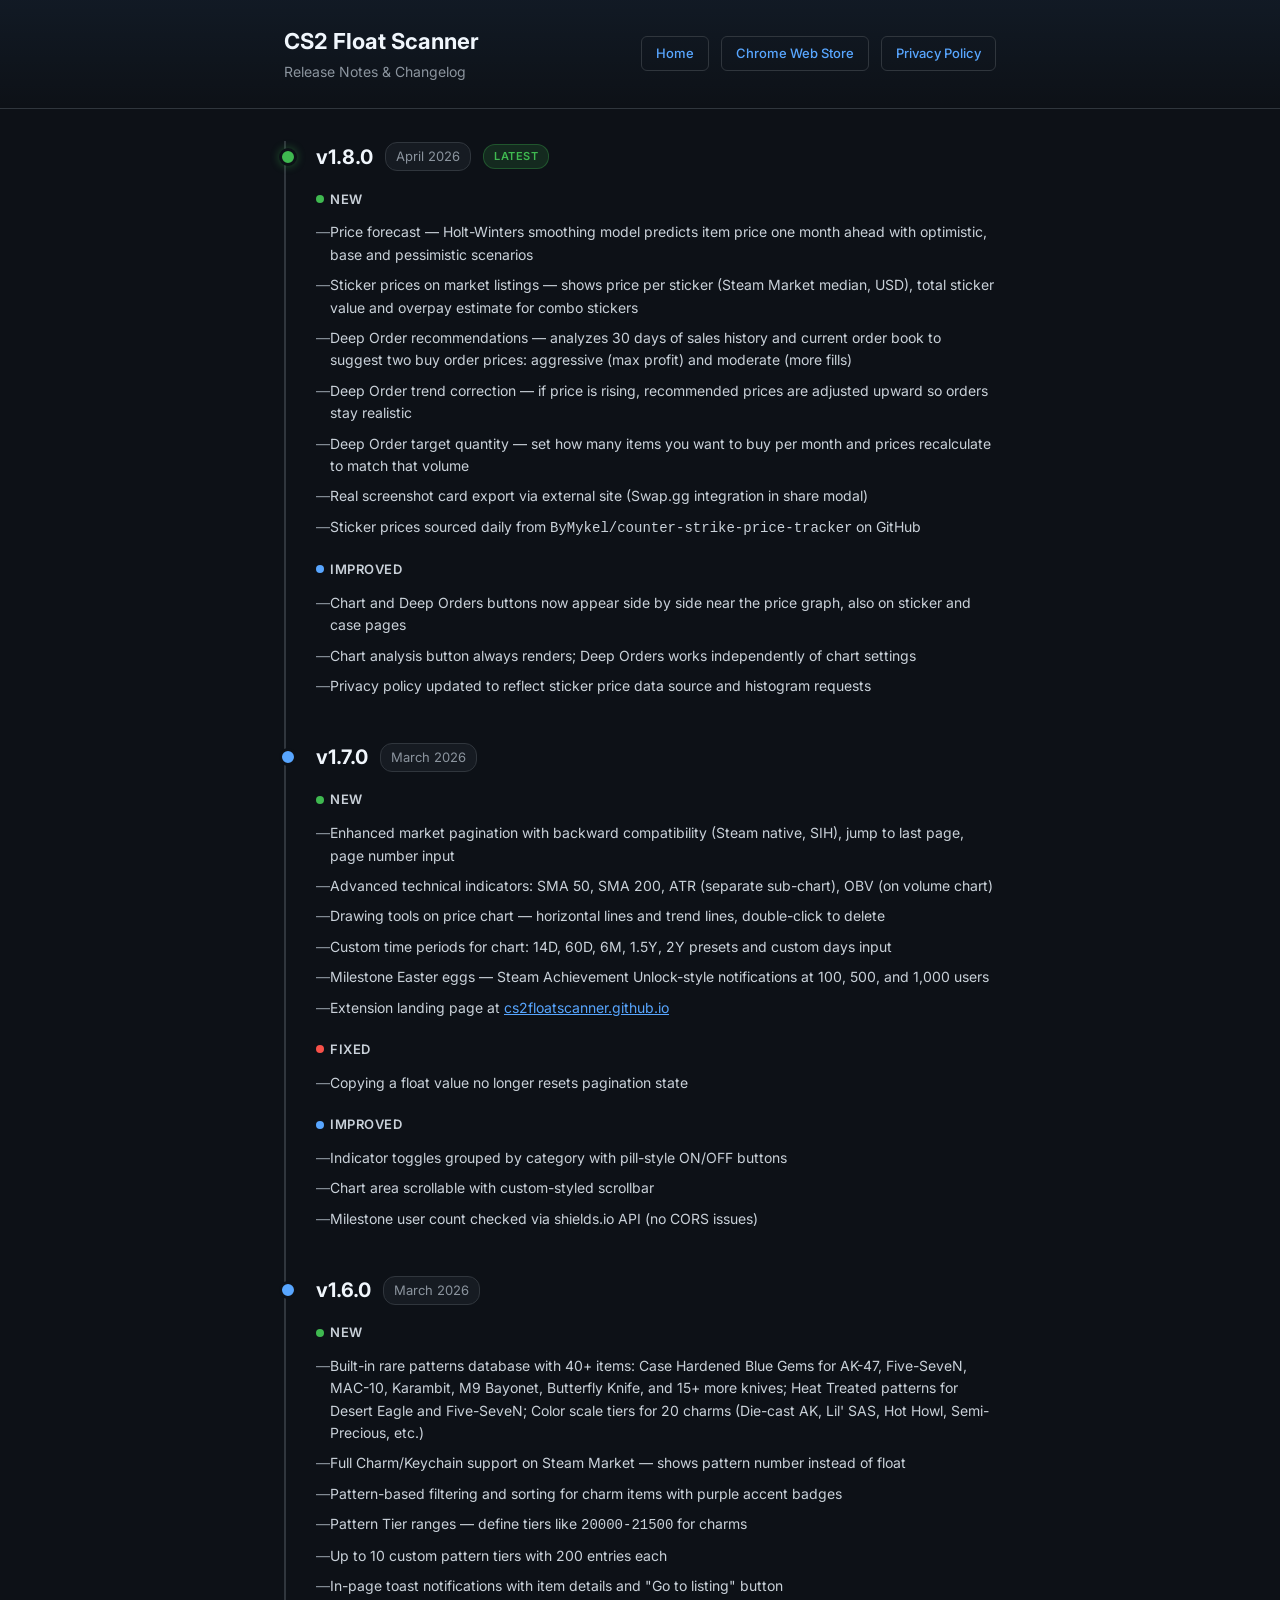
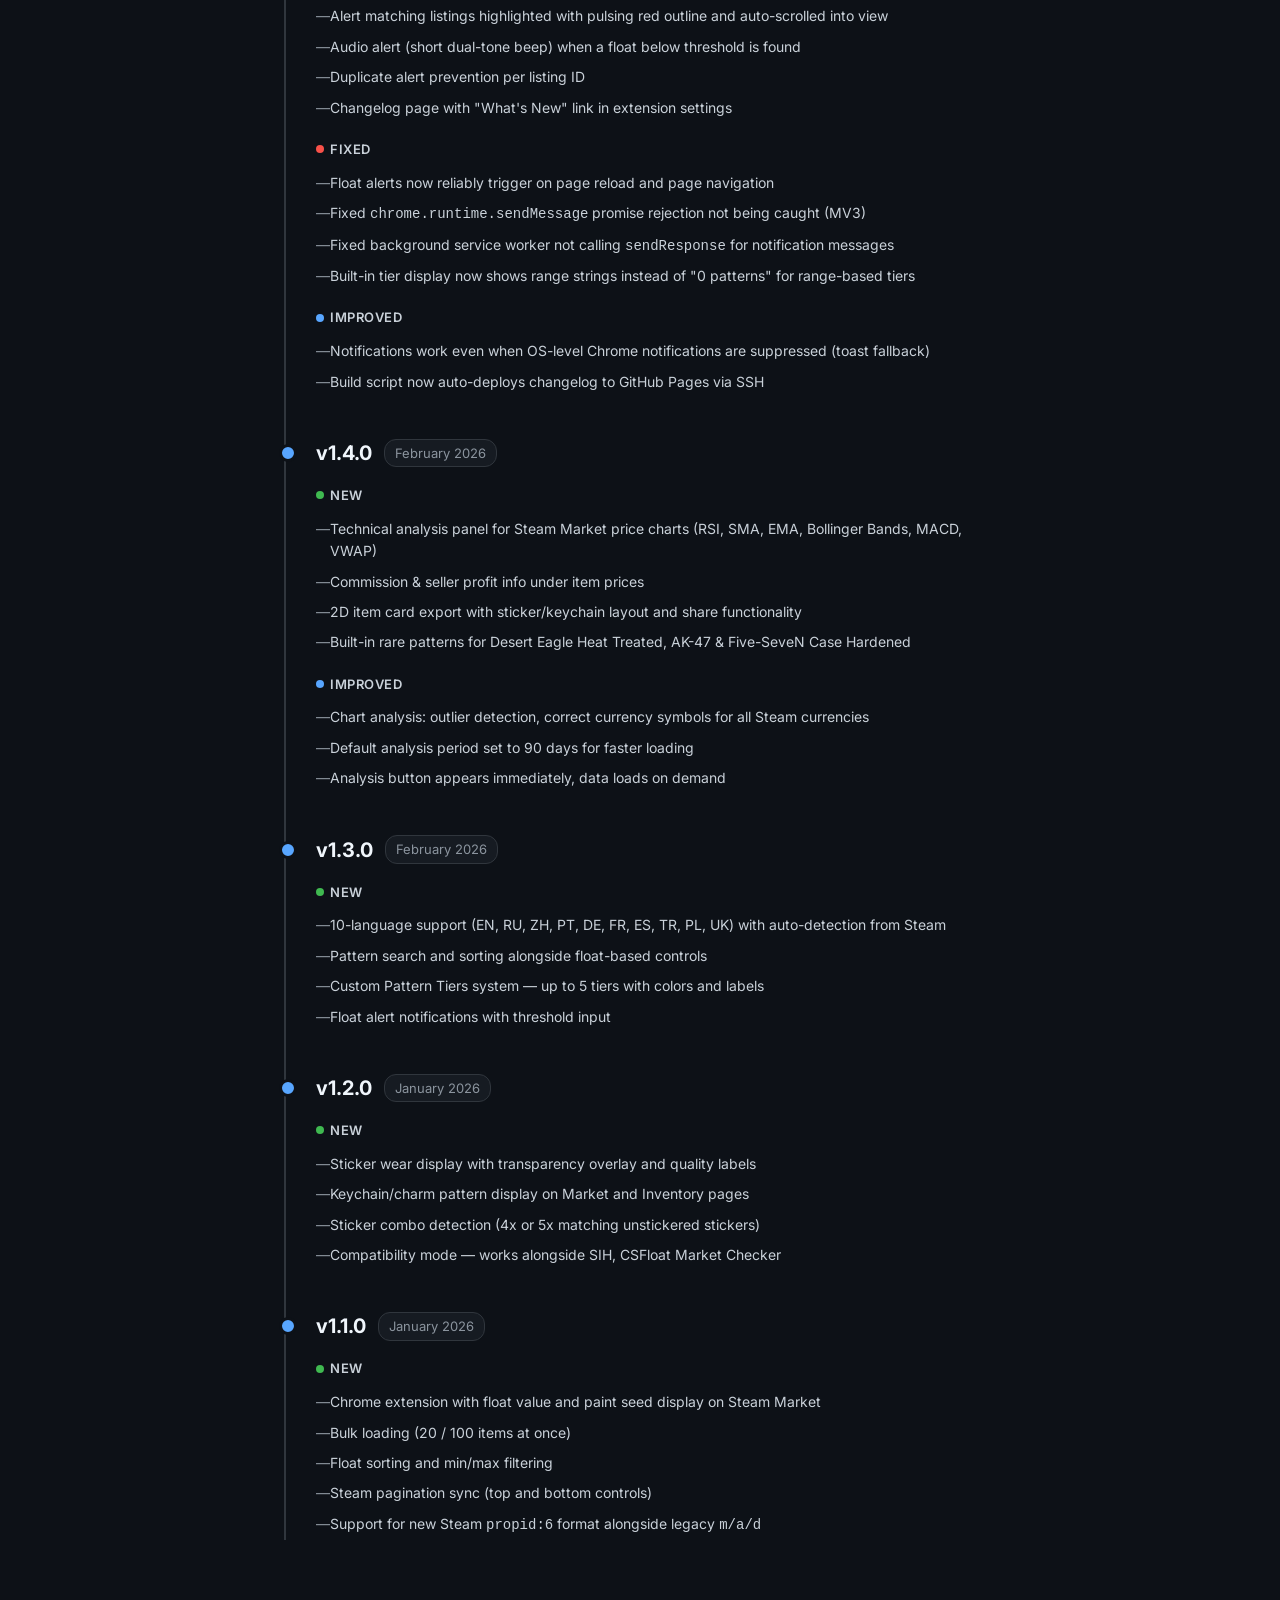
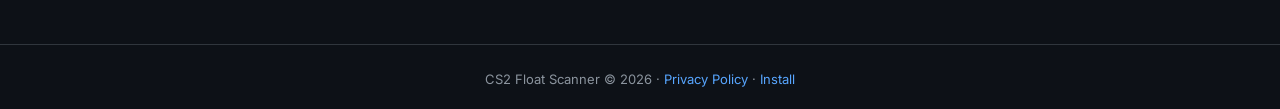
==== changelog.html @ b7ea1c14 "Update site - v1.8.0" ====
<!DOCTYPE html>
<html lang="en">
<head>
  <meta charset="UTF-8">
  <meta name="viewport" content="width=device-width, initial-scale=1.0">
  <title>CS2 Float Scanner — Changelog</title>
  <link rel="icon" type="image/png" href="https://raw.githubusercontent.com/cs2floatscanner/cs2floatscanner.github.io/main/icon48.png">
  <style>
    @import url('https://fonts.googleapis.com/css2?family=Inter:wght@400;500;600;700&display=swap');

    :root {
      --bg: #0d1117;
      --surface: #161b22;
      --border: #30363d;
      --text: #c9d1d9;
      --text-dim: #8b949e;
      --heading: #f0f6fc;
      --accent: #58a6ff;
      --green: #3fb950;
      --orange: #d29922;
      --red: #f85149;
      --purple: #bc8cff;
    }

    * { margin: 0; padding: 0; box-sizing: border-box; }

    body {
      background: var(--bg);
      color: var(--text);
      font-family: 'Inter', -apple-system, 'Segoe UI', sans-serif;
      line-height: 1.6;
      min-height: 100vh;
    }

    .header {
      border-bottom: 1px solid var(--border);
      padding: 24px 0;
      background: linear-gradient(180deg, rgba(88,166,255,0.06) 0%, transparent 100%);
    }

    .container {
      max-width: 760px;
      margin: 0 auto;
      padding: 0 24px;
    }

    .header-inner {
      display: flex;
      align-items: center;
      gap: 16px;
    }

    .header-icon {
      width: 48px;
      height: 48px;
      border-radius: 12px;
    }

    .header h1 {
      font-size: 22px;
      font-weight: 700;
      color: var(--heading);
    }

    .header p {
      font-size: 14px;
      color: var(--text-dim);
      margin-top: 2px;
    }

    .header-links {
      margin-left: auto;
      display: flex;
      gap: 12px;
    }

    .header-links a {
      color: var(--accent);
      text-decoration: none;
      font-size: 13px;
      font-weight: 500;
      padding: 6px 14px;
      border: 1px solid var(--border);
      border-radius: 6px;
      transition: all 0.15s;
    }

    .header-links a:hover {
      background: rgba(88,166,255,0.1);
      border-color: var(--accent);
    }

    main {
      padding: 32px 0 64px;
    }

    .version {
      margin-bottom: 40px;
      position: relative;
    }

    .version::before {
      content: '';
      position: absolute;
      left: -32px;
      top: 0;
      bottom: -40px;
      width: 2px;
      background: var(--border);
    }

    .version:last-child::before {
      bottom: 0;
    }

    .version-header {
      display: flex;
      align-items: center;
      gap: 12px;
      margin-bottom: 16px;
      position: relative;
    }

    .version-header::before {
      content: '';
      position: absolute;
      left: -37px;
      top: 50%;
      transform: translateY(-50%);
      width: 12px;
      height: 12px;
      border-radius: 50%;
      background: var(--accent);
      border: 3px solid var(--bg);
    }

    .version:first-child .version-header::before {
      background: var(--green);
      box-shadow: 0 0 8px rgba(63,185,80,0.4);
    }

    .version-tag {
      font-size: 20px;
      font-weight: 700;
      color: var(--heading);
    }

    .version-date {
      font-size: 13px;
      color: var(--text-dim);
      background: var(--surface);
      padding: 3px 10px;
      border-radius: 12px;
      border: 1px solid var(--border);
    }

    .version-badge {
      font-size: 11px;
      font-weight: 600;
      text-transform: uppercase;
      letter-spacing: 0.5px;
      padding: 3px 10px;
      border-radius: 12px;
    }

    .version-badge--latest {
      background: rgba(63,185,80,0.15);
      color: var(--green);
      border: 1px solid rgba(63,185,80,0.3);
    }

    .change-group {
      margin-bottom: 16px;
    }

    .change-group h3 {
      font-size: 13px;
      font-weight: 600;
      text-transform: uppercase;
      letter-spacing: 0.5px;
      margin-bottom: 8px;
      display: flex;
      align-items: center;
      gap: 6px;
    }

    .change-group h3 .dot {
      width: 8px;
      height: 8px;
      border-radius: 50%;
      display: inline-block;
    }

    .dot--new { background: var(--green); }
    .dot--improved { background: var(--accent); }
    .dot--fixed { background: var(--red); }
    .dot--changed { background: var(--orange); }

    .change-group ul {
      list-style: none;
      padding-left: 14px;
    }

    .change-group li {
      position: relative;
      padding: 4px 0;
      font-size: 14px;
      color: var(--text);
    }

    .change-group li::before {
      content: '—';
      position: absolute;
      left: -14px;
      color: var(--text-dim);
    }

    .footer {
      border-top: 1px solid var(--border);
      padding: 24px 0;
      text-align: center;
      color: var(--text-dim);
      font-size: 13px;
    }

    .footer a {
      color: var(--accent);
      text-decoration: none;
    }

    .footer a:hover {
      text-decoration: underline;
    }

    @media (max-width: 600px) {
      .header-inner { flex-wrap: wrap; }
      .header-links { margin-left: 0; width: 100%; margin-top: 12px; }
      .version::before { left: -20px; }
      .version-header::before { left: -25px; }
      .container { padding: 0 16px; }
    }
  </style>
</head>
<body>

<header class="header">
  <div class="container">
    <div class="header-inner">
      <img src="https://raw.githubusercontent.com/cs2floatscanner/cs2floatscanner.github.io/main/icon48.png"
           alt="CS2 Float Scanner" class="header-icon" onerror="this.style.display='none'">
      <div>
        <h1>CS2 Float Scanner</h1>
        <p>Release Notes &amp; Changelog</p>
      </div>
      <div class="header-links">
        <a href="index.html">Home</a>
        <a href="https://chromewebstore.google.com/detail/cs2-float-scanner/klnnekdaeiiakpipgkdhllhpbnllieig" target="_blank">Chrome Web Store</a>
        <a href="privacy-policy.html">Privacy Policy</a>
      </div>
    </div>
  </div>
</header>

<main>
  <div class="container" style="padding-left: 56px;">

    <!-- v1.8.0 -->
    <div class="version">
      <div class="version-header">
        <span class="version-tag">v1.8.0</span>
        <span class="version-date">April 2026</span>
        <span class="version-badge version-badge--latest">Latest</span>
      </div>

      <div class="change-group">
        <h3><span class="dot dot--new"></span> New</h3>
        <ul>
          <li>Price forecast — Holt-Winters smoothing model predicts item price one month ahead with optimistic, base and pessimistic scenarios</li>
          <li>Sticker prices on market listings — shows price per sticker (Steam Market median, USD), total sticker value and overpay estimate for combo stickers</li>
          <li>Deep Order recommendations — analyzes 30 days of sales history and current order book to suggest two buy order prices: aggressive (max profit) and moderate (more fills)</li>
          <li>Deep Order trend correction — if price is rising, recommended prices are adjusted upward so orders stay realistic</li>
          <li>Deep Order target quantity — set how many items you want to buy per month and prices recalculate to match that volume</li>
          <li>Real screenshot card export via external site (Swap.gg integration in share modal)</li>
          <li>Sticker prices sourced daily from <code>ByMykel/counter-strike-price-tracker</code> on GitHub</li>
        </ul>
      </div>

      <div class="change-group">
        <h3><span class="dot dot--improved"></span> Improved</h3>
        <ul>
          <li>Chart and Deep Orders buttons now appear side by side near the price graph, also on sticker and case pages</li>
          <li>Chart analysis button always renders; Deep Orders works independently of chart settings</li>
          <li>Privacy policy updated to reflect sticker price data source and histogram requests</li>
        </ul>
      </div>
    </div>

    <!-- v1.7.0 -->
    <div class="version">
      <div class="version-header">
        <span class="version-tag">v1.7.0</span>
        <span class="version-date">March 2026</span>
      </div>

      <div class="change-group">
        <h3><span class="dot dot--new"></span> New</h3>
        <ul>
          <li>Enhanced market pagination with backward compatibility (Steam native, SIH), jump to last page, page number input</li>
          <li>Advanced technical indicators: SMA 50, SMA 200, ATR (separate sub-chart), OBV (on volume chart)</li>
          <li>Drawing tools on price chart — horizontal lines and trend lines, double-click to delete</li>
          <li>Custom time periods for chart: 14D, 60D, 6M, 1.5Y, 2Y presets and custom days input</li>
          <li>Milestone Easter eggs — Steam Achievement Unlock-style notifications at 100, 500, and 1,000 users</li>
          <li>Extension landing page at <a href="https://cs2floatscanner.github.io" style="color:var(--accent)">cs2floatscanner.github.io</a></li>
        </ul>
      </div>

      <div class="change-group">
        <h3><span class="dot dot--fixed"></span> Fixed</h3>
        <ul>
          <li>Copying a float value no longer resets pagination state</li>
        </ul>
      </div>

      <div class="change-group">
        <h3><span class="dot dot--improved"></span> Improved</h3>
        <ul>
          <li>Indicator toggles grouped by category with pill-style ON/OFF buttons</li>
          <li>Chart area scrollable with custom-styled scrollbar</li>
          <li>Milestone user count checked via shields.io API (no CORS issues)</li>
        </ul>
      </div>
    </div>

    <!-- v1.6.0 -->
    <div class="version">
      <div class="version-header">
        <span class="version-tag">v1.6.0</span>
        <span class="version-date">March 2026</span>
      </div>

      <div class="change-group">
        <h3><span class="dot dot--new"></span> New</h3>
        <ul>
          <li>Built-in rare patterns database with 40+ items:
            Case Hardened Blue Gems for AK-47, Five-SeveN, MAC-10, Karambit, M9 Bayonet, Butterfly Knife, and 15+ more knives;
            Heat Treated patterns for Desert Eagle and Five-SeveN;
            Color scale tiers for 20 charms (Die-cast AK, Lil' SAS, Hot Howl, Semi-Precious, etc.)</li>
          <li>Full Charm/Keychain support on Steam Market — shows pattern number instead of float</li>
          <li>Pattern-based filtering and sorting for charm items with purple accent badges</li>
          <li>Pattern Tier ranges — define tiers like <code>20000-21500</code> for charms</li>
          <li>Up to 10 custom pattern tiers with 200 entries each</li>
          <li>In-page toast notifications with item details and "Go to listing" button</li>
          <li>Alert matching listings highlighted with pulsing red outline and auto-scrolled into view</li>
          <li>Audio alert (short dual-tone beep) when a float below threshold is found</li>
          <li>Duplicate alert prevention per listing ID</li>
          <li>Changelog page with "What's New" link in extension settings</li>
        </ul>
      </div>

      <div class="change-group">
        <h3><span class="dot dot--fixed"></span> Fixed</h3>
        <ul>
          <li>Float alerts now reliably trigger on page reload and page navigation</li>
          <li>Fixed <code>chrome.runtime.sendMessage</code> promise rejection not being caught (MV3)</li>
          <li>Fixed background service worker not calling <code>sendResponse</code> for notification messages</li>
          <li>Built-in tier display now shows range strings instead of "0 patterns" for range-based tiers</li>
        </ul>
      </div>

      <div class="change-group">
        <h3><span class="dot dot--improved"></span> Improved</h3>
        <ul>
          <li>Notifications work even when OS-level Chrome notifications are suppressed (toast fallback)</li>
          <li>Build script now auto-deploys changelog to GitHub Pages via SSH</li>
        </ul>
      </div>
    </div>

    <!-- v1.4.0 -->
    <div class="version">
      <div class="version-header">
        <span class="version-tag">v1.4.0</span>
        <span class="version-date">February 2026</span>
      </div>

      <div class="change-group">
        <h3><span class="dot dot--new"></span> New</h3>
        <ul>
          <li>Technical analysis panel for Steam Market price charts (RSI, SMA, EMA, Bollinger Bands, MACD, VWAP)</li>
          <li>Commission &amp; seller profit info under item prices</li>
          <li>2D item card export with sticker/keychain layout and share functionality</li>
          <li>Built-in rare patterns for Desert Eagle Heat Treated, AK-47 &amp; Five-SeveN Case Hardened</li>
        </ul>
      </div>

      <div class="change-group">
        <h3><span class="dot dot--improved"></span> Improved</h3>
        <ul>
          <li>Chart analysis: outlier detection, correct currency symbols for all Steam currencies</li>
          <li>Default analysis period set to 90 days for faster loading</li>
          <li>Analysis button appears immediately, data loads on demand</li>
        </ul>
      </div>
    </div>

    <!-- v1.3.0 -->
    <div class="version">
      <div class="version-header">
        <span class="version-tag">v1.3.0</span>
        <span class="version-date">February 2026</span>
      </div>

      <div class="change-group">
        <h3><span class="dot dot--new"></span> New</h3>
        <ul>
          <li>10-language support (EN, RU, ZH, PT, DE, FR, ES, TR, PL, UK) with auto-detection from Steam</li>
          <li>Pattern search and sorting alongside float-based controls</li>
          <li>Custom Pattern Tiers system — up to 5 tiers with colors and labels</li>
          <li>Float alert notifications with threshold input</li>
        </ul>
      </div>
    </div>

    <!-- v1.2.0 -->
    <div class="version">
      <div class="version-header">
        <span class="version-tag">v1.2.0</span>
        <span class="version-date">January 2026</span>
      </div>

      <div class="change-group">
        <h3><span class="dot dot--new"></span> New</h3>
        <ul>
          <li>Sticker wear display with transparency overlay and quality labels</li>
          <li>Keychain/charm pattern display on Market and Inventory pages</li>
          <li>Sticker combo detection (4x or 5x matching unstickered stickers)</li>
          <li>Compatibility mode — works alongside SIH, CSFloat Market Checker</li>
        </ul>
      </div>
    </div>

    <!-- v1.1.0 -->
    <div class="version">
      <div class="version-header">
        <span class="version-tag">v1.1.0</span>
        <span class="version-date">January 2026</span>
      </div>

      <div class="change-group">
        <h3><span class="dot dot--new"></span> New</h3>
        <ul>
          <li>Chrome extension with float value and paint seed display on Steam Market</li>
          <li>Bulk loading (20 / 100 items at once)</li>
          <li>Float sorting and min/max filtering</li>
          <li>Steam pagination sync (top and bottom controls)</li>
          <li>Support for new Steam <code>propid:6</code> format alongside legacy <code>m/a/d</code></li>
        </ul>
      </div>
    </div>

  </div>
</main>

<footer class="footer">
  <div class="container">
    CS2 Float Scanner &copy; 2026 &middot;
    <a href="privacy-policy.html">Privacy Policy</a> &middot;
    <a href="https://chromewebstore.google.com/detail/cs2-float-scanner" target="_blank">Install</a>
  </div>
</footer>

</body>
</html>
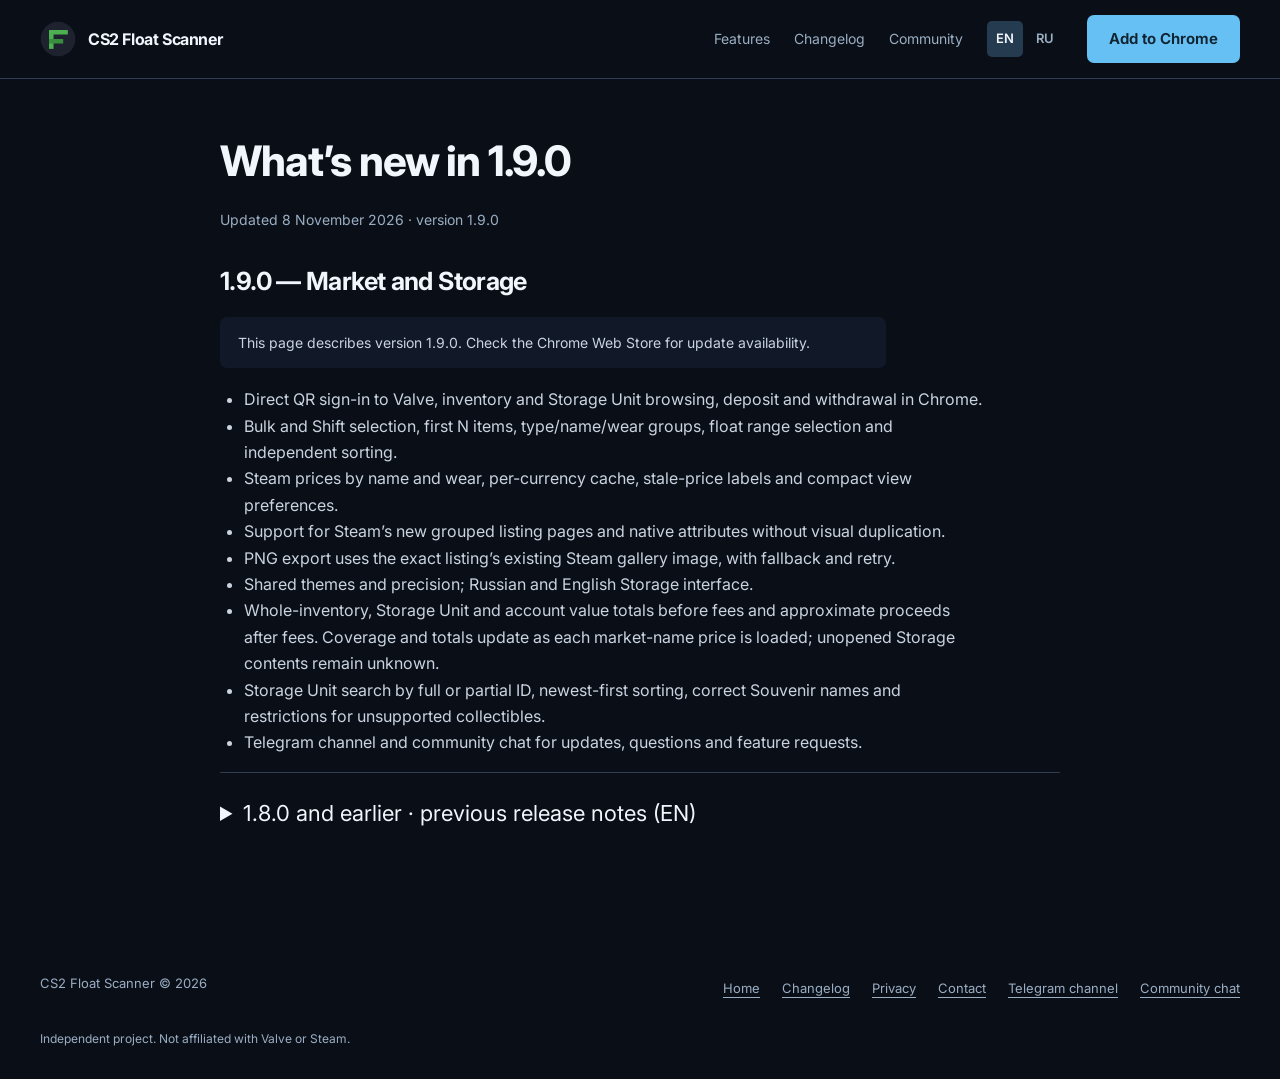
==== commit f444bee3: "Update site for 1.9.0 and add Telegram community links" ====
--- a/changelog.html
+++ b/changelog.html
@@ -1,267 +1,4 @@
-<!DOCTYPE html>
-<html lang="en">
-<head>
-  <meta charset="UTF-8">
-  <meta name="viewport" content="width=device-width, initial-scale=1.0">
-  <title>CS2 Float Scanner — Changelog</title>
-  <link rel="icon" type="image/png" href="https://raw.githubusercontent.com/cs2floatscanner/cs2floatscanner.github.io/main/icon48.png">
-  <style>
-    @import url('https://fonts.googleapis.com/css2?family=Inter:wght@400;500;600;700&display=swap');
-
-    :root {
-      --bg: #0d1117;
-      --surface: #161b22;
-      --border: #30363d;
-      --text: #c9d1d9;
-      --text-dim: #8b949e;
-      --heading: #f0f6fc;
-      --accent: #58a6ff;
-      --green: #3fb950;
-      --orange: #d29922;
-      --red: #f85149;
-      --purple: #bc8cff;
-    }
-
-    * { margin: 0; padding: 0; box-sizing: border-box; }
-
-    body {
-      background: var(--bg);
-      color: var(--text);
-      font-family: 'Inter', -apple-system, 'Segoe UI', sans-serif;
-      line-height: 1.6;
-      min-height: 100vh;
-    }
-
-    .header {
-      border-bottom: 1px solid var(--border);
-      padding: 24px 0;
-      background: linear-gradient(180deg, rgba(88,166,255,0.06) 0%, transparent 100%);
-    }
-
-    .container {
-      max-width: 760px;
-      margin: 0 auto;
-      padding: 0 24px;
-    }
-
-    .header-inner {
-      display: flex;
-      align-items: center;
-      gap: 16px;
-    }
-
-    .header-icon {
-      width: 48px;
-      height: 48px;
-      border-radius: 12px;
-    }
-
-    .header h1 {
-      font-size: 22px;
-      font-weight: 700;
-      color: var(--heading);
-    }
-
-    .header p {
-      font-size: 14px;
-      color: var(--text-dim);
-      margin-top: 2px;
-    }
-
-    .header-links {
-      margin-left: auto;
-      display: flex;
-      gap: 12px;
-    }
-
-    .header-links a {
-      color: var(--accent);
-      text-decoration: none;
-      font-size: 13px;
-      font-weight: 500;
-      padding: 6px 14px;
-      border: 1px solid var(--border);
-      border-radius: 6px;
-      transition: all 0.15s;
-    }
-
-    .header-links a:hover {
-      background: rgba(88,166,255,0.1);
-      border-color: var(--accent);
-    }
-
-    main {
-      padding: 32px 0 64px;
-    }
-
-    .version {
-      margin-bottom: 40px;
-      position: relative;
-    }
-
-    .version::before {
-      content: '';
-      position: absolute;
-      left: -32px;
-      top: 0;
-      bottom: -40px;
-      width: 2px;
-      background: var(--border);
-    }
-
-    .version:last-child::before {
-      bottom: 0;
-    }
-
-    .version-header {
-      display: flex;
-      align-items: center;
-      gap: 12px;
-      margin-bottom: 16px;
-      position: relative;
-    }
-
-    .version-header::before {
-      content: '';
-      position: absolute;
-      left: -37px;
-      top: 50%;
-      transform: translateY(-50%);
-      width: 12px;
-      height: 12px;
-      border-radius: 50%;
-      background: var(--accent);
-      border: 3px solid var(--bg);
-    }
-
-    .version:first-child .version-header::before {
-      background: var(--green);
-      box-shadow: 0 0 8px rgba(63,185,80,0.4);
-    }
-
-    .version-tag {
-      font-size: 20px;
-      font-weight: 700;
-      color: var(--heading);
-    }
-
-    .version-date {
-      font-size: 13px;
-      color: var(--text-dim);
-      background: var(--surface);
-      padding: 3px 10px;
-      border-radius: 12px;
-      border: 1px solid var(--border);
-    }
-
-    .version-badge {
-      font-size: 11px;
-      font-weight: 600;
-      text-transform: uppercase;
-      letter-spacing: 0.5px;
-      padding: 3px 10px;
-      border-radius: 12px;
-    }
-
-    .version-badge--latest {
-      background: rgba(63,185,80,0.15);
-      color: var(--green);
-      border: 1px solid rgba(63,185,80,0.3);
-    }
-
-    .change-group {
-      margin-bottom: 16px;
-    }
-
-    .change-group h3 {
-      font-size: 13px;
-      font-weight: 600;
-      text-transform: uppercase;
-      letter-spacing: 0.5px;
-      margin-bottom: 8px;
-      display: flex;
-      align-items: center;
-      gap: 6px;
-    }
-
-    .change-group h3 .dot {
-      width: 8px;
-      height: 8px;
-      border-radius: 50%;
-      display: inline-block;
-    }
-
-    .dot--new { background: var(--green); }
-    .dot--improved { background: var(--accent); }
-    .dot--fixed { background: var(--red); }
-    .dot--changed { background: var(--orange); }
-
-    .change-group ul {
-      list-style: none;
-      padding-left: 14px;
-    }
-
-    .change-group li {
-      position: relative;
-      padding: 4px 0;
-      font-size: 14px;
-      color: var(--text);
-    }
-
-    .change-group li::before {
-      content: '—';
-      position: absolute;
-      left: -14px;
-      color: var(--text-dim);
-    }
-
-    .footer {
-      border-top: 1px solid var(--border);
-      padding: 24px 0;
-      text-align: center;
-      color: var(--text-dim);
-      font-size: 13px;
-    }
-
-    .footer a {
-      color: var(--accent);
-      text-decoration: none;
-    }
-
-    .footer a:hover {
-      text-decoration: underline;
-    }
-
-    @media (max-width: 600px) {
-      .header-inner { flex-wrap: wrap; }
-      .header-links { margin-left: 0; width: 100%; margin-top: 12px; }
-      .version::before { left: -20px; }
-      .version-header::before { left: -25px; }
-      .container { padding: 0 16px; }
-    }
-  </style>
-</head>
-<body>
-
-<header class="header">
-  <div class="container">
-    <div class="header-inner">
-      <img src="https://raw.githubusercontent.com/cs2floatscanner/cs2floatscanner.github.io/main/icon48.png"
-           alt="CS2 Float Scanner" class="header-icon" onerror="this.style.display='none'">
-      <div>
-        <h1>CS2 Float Scanner</h1>
-        <p>Release Notes &amp; Changelog</p>
-      </div>
-      <div class="header-links">
-        <a href="index.html">Home</a>
-        <a href="https://chromewebstore.google.com/detail/cs2-float-scanner/klnnekdaeiiakpipgkdhllhpbnllieig" target="_blank">Chrome Web Store</a>
-        <a href="privacy-policy.html">Privacy Policy</a>
-      </div>
-    </div>
-  </div>
-</header>
-
-<main>
+<!DOCTYPE html><html lang="en"><head><meta charset="utf-8"><meta name="viewport" content="width=device-width,initial-scale=1"><title>Changelog — CS2 Float Scanner</title><link rel="icon" href="icon48.png"><link rel="stylesheet" href="site.css"><script defer="" src="site.js"></script></head><body><a class="skip" href="#main" data-i18n="skip">Skip to content</a><header class="nav"><div class="wrap nav-inner"><a class="brand" href="./"><img src="icon48.png" width="36" height="36" alt="">CS2 Float Scanner</a><nav class="nav-links" aria-label="Main navigation"><a class="nav-feature" href="./#features" data-i18n="navFeatures">Features</a><a class="nav-feature" href="changelog.html" data-i18n="navChanges">Changelog</a><a class="nav-feature" href="./#community" data-i18n="navCommunity">Community</a><div class="languages" aria-label="Language"><button type="button" data-language="en" aria-pressed="true">EN</button><button type="button" data-language="ru" aria-pressed="false">RU</button></div><a class="button" href="https://chromewebstore.google.com/detail/cs2-float-scanner/klnnekdaeiiakpipgkdhllhpbnllieig" data-i18n="install">Add to Chrome</a></nav></div></header><main id="main" class="wrap document"><h1 data-i18n="changesTitle">What’s new in 1.9.0</h1><p class="updated" data-i18n="updated">Updated 8 November 2026 · version 1.9.0</p><section data-language-content="en"><h2>1.9.0 — Market and Storage</h2><p class="status">This page describes version 1.9.0. Check the Chrome Web Store for update availability.</p><ul><li>Direct QR sign-in to Valve, inventory and Storage Unit browsing, deposit and withdrawal in Chrome.</li><li>Bulk and Shift selection, first N items, type/name/wear groups, float range selection and independent sorting.</li><li>Steam prices by name and wear, per-currency cache, stale-price labels and compact view preferences.</li><li>Support for Steam’s new grouped listing pages and native attributes without visual duplication.</li><li>PNG export uses the exact listing’s existing Steam gallery image, with fallback and retry.</li><li>Shared themes and precision; Russian and English Storage interface.</li><li>Whole-inventory, Storage Unit and account value totals before fees and approximate proceeds after fees. Coverage and totals update as each market-name price is loaded; unopened Storage contents remain unknown.</li><li>Storage Unit search by full or partial ID, newest-first sorting, correct Souvenir names and restrictions for unsupported collectibles.</li><li>Telegram channel and community chat for updates, questions and feature requests.</li></ul></section><section data-language-content="ru" hidden=""><h2>1.9.0 — рынок и хранилища</h2><p class="status">На странице описана версия 1.9.0. Доступность обновления проверьте в Chrome Web Store.</p><ul><li>QR-вход напрямую в Valve, просмотр инвентаря и хранилищ, перенос предметов в Chrome.</li><li>Массовый и Shift-выбор, первые N предметов, группировки по типу/названию/износу, выбор по float и независимые сортировки.</li><li>Цены Steam по названию и износу, кэш по валютам, отметки устаревших цен и компактные настройки вида.</li><li>Поддержка новых групповых страниц Steam и штатных атрибутов без визуального дублирования.</li><li>PNG-карточка с готовым изображением из галереи конкретного предложения Steam, запасным изображением и повторной попыткой.</li><li>Общие темы и точность float; русский и английский интерфейс хранилищ.</li><li>Суммы инвентаря, хранилища и аккаунта до комиссии и примерный доход после неё. Покрытие и суммы обновляются с каждой загруженной ценой; содержимое неоткрытых хранилищ остаётся неизвестным.</li><li>Поиск хранилищ по полному и частичному ID, сортировка от новых, правильные сувенирные названия и ограничения для неподдерживаемых коллекционных предметов.</li><li>Telegram-канал и чат для новостей, вопросов и пожеланий.</li></ul></section><details><summary>1.8.0 and earlier · previous release notes (EN)</summary>
   <div class="container" style="padding-left: 56px;">
 
     <!-- v1.8.0 -->
@@ -269,7 +6,7 @@
       <div class="version-header">
         <span class="version-tag">v1.8.0</span>
         <span class="version-date">April 2026</span>
-        <span class="version-badge version-badge--latest">Latest</span>
+        <span class="version-badge">Previous release</span>
       </div>
 
       <div class="change-group">
@@ -459,15 +196,10 @@
     </div>
 
   </div>
-</main>
-
-<footer class="footer">
-  <div class="container">
-    CS2 Float Scanner &copy; 2026 &middot;
-    <a href="privacy-policy.html">Privacy Policy</a> &middot;
-    <a href="https://chromewebstore.google.com/detail/cs2-float-scanner" target="_blank">Install</a>
-  </div>
-</footer>
-
-</body>
-</html>
+
+
+
+
+
+
+</details></main><footer class="wrap footer"><span>CS2 Float Scanner © 2026</span><nav><a href="./" data-i18n="navHome">Home</a><a href="changelog.html" data-i18n="navChanges">Changelog</a><a href="privacy-policy.html" data-i18n="privacyLink">Privacy</a><a href="mailto:cs2floatscanner@gmail.com" data-i18n="contact">Contact</a><a href="https://t.me/CS2FloatScanner" target="_blank" rel="noopener noreferrer" data-i18n="communityChannel">Telegram channel</a><a href="https://t.me/CS2FloatScanner_chat" target="_blank" rel="noopener noreferrer" data-i18n="communityChat">Community chat</a></nav><small data-i18n="independent">Independent project. Not affiliated with Valve or Steam.</small></footer></body></html>
--- a/site.css
+++ b/site.css
@@ -0,0 +1,37 @@
+@font-face{font-family:Inter;src:url('assets/fonts/Inter-variable.ttf') format('truetype');font-style:normal;font-weight:100 900;font-display:swap}
+:root{color-scheme:dark;--bg:#0a0e17;--surface:#111827;--raised:#1a2639;--line:#2d3e52;--text:#c9d4e0;--muted:#9aaec3;--heading:#f0f6fc;--accent:#66c0f4;--action:#4b7bec;--green:#a4dcae;--radius:12px;--ease:cubic-bezier(.23,1,.32,1);font-family:Inter,'Segoe UI',sans-serif}
+*{box-sizing:border-box}html{scroll-behavior:smooth;scroll-padding-top:100px}body{margin:0;background:var(--bg);color:var(--text);line-height:1.65}::selection{background:#24445c;color:white}a{color:var(--accent);text-underline-offset:4px}button,input{font:inherit}button,a{touch-action:manipulation}button{cursor:pointer}button:disabled{cursor:wait;opacity:.55}a:focus-visible,button:focus-visible,summary:focus-visible{outline:2px solid var(--accent);outline-offset:5px}img{display:block;max-width:100%;height:auto}h1,h2,h3,p{margin-top:0}h1,h2,h3{color:var(--heading);line-height:1.12;letter-spacing:-.025em;text-wrap:balance}h1{font-size:clamp(38px,4.5vw,64px);font-weight:750;margin-bottom:24px}h2{font-size:clamp(30px,3.5vw,44px);font-weight:700;margin-bottom:22px}h3{font-size:24px;font-weight:650;margin-bottom:14px}p{margin-bottom:18px}svg{width:20px;height:20px;fill:none;stroke:currentColor;stroke-width:1.6;stroke-linecap:round;stroke-linejoin:round;flex:none}.wrap{width:min(1200px,calc(100% - 64px));margin-inline:auto}.skip{position:fixed;left:20px;top:-70px;z-index:30;background:var(--accent);color:var(--bg);padding:10px 16px}.skip:focus{top:10px}.nav{position:sticky;top:0;z-index:20;background:var(--bg);border-bottom:1px solid var(--line)}.nav-inner{min-height:78px;display:flex;gap:24px;align-items:center;justify-content:space-between}.brand{display:flex;align-items:center;gap:12px;color:var(--heading);font-weight:700;letter-spacing:-.025em;text-decoration:none;white-space:nowrap}.brand img{width:36px;height:36px}.nav-links{display:flex;align-items:center;gap:24px}.nav-links>a:not(.button){color:var(--muted);font-size:14px;text-decoration:none}.languages{display:flex;gap:4px}.languages button{padding:7px 9px;background:transparent;border:0;border-radius:5px;color:var(--muted);font-size:13px;font-weight:600}.languages button[aria-pressed=true]{background:#243b50;color:var(--heading)}.button{display:inline-flex;justify-content:center;align-items:center;gap:9px;min-height:46px;padding:12px 22px;background:var(--accent);border:0;border-radius:7px;color:#102330;font-weight:650;font-size:15px;text-decoration:none;transition:background-color 150ms var(--ease),transform 150ms var(--ease)}.button:active{transform:scale(.98)}.button.secondary{background:var(--raised);color:var(--heading)}.hero{display:grid;grid-template-columns:.92fr 1.08fr;gap:62px;align-items:center;padding-block:78px 84px}.hero p{font-size:18px;max-width:46ch;line-height:1.7}.hero-actions{display:flex;flex-wrap:wrap;gap:12px;margin-block:30px 20px}.release-note{font-size:13px!important;line-height:1.7!important;color:var(--muted);max-width:52ch!important}.hero-media{position:relative;min-width:0}.hero-media>img{border-radius:var(--radius);box-shadow:0 24px 60px #0005;width:100%}.hero-media figcaption{font-size:12px;color:var(--muted);margin-top:14px;text-align:center}.hero-media figure{margin:0}.section{padding-block:80px;border-top:1px solid var(--line)}.section-intro{max-width:760px;margin-bottom:44px}.section-intro p{font-size:18px;max-width:65ch;color:var(--muted)}.feature{display:grid;grid-template-columns:.8fr 1.2fr;gap:70px;align-items:center;margin-block:64px 92px}.feature:last-child{margin-bottom:0}.feature.reverse{grid-template-columns:1.2fr .8fr}.feature.reverse .feature-copy{order:2}.feature-copy p{max-width:52ch}.feature-copy ul{list-style:none;padding:0;margin:24px 0 0}.feature-copy li{display:flex;gap:12px;margin:15px 0;font-size:15px}.feature-copy li svg{margin-top:3px;color:var(--accent)}.feature-image{margin:0;min-width:0}.feature-image img{width:100%;border-radius:var(--radius);background:var(--surface)}.feature-image figcaption{margin-top:14px;color:var(--muted);font-size:12px}.capabilities{display:grid;grid-template-columns:1fr 1fr;gap:0 64px;margin-top:60px}.capability{padding-block:24px;border-top:1px solid var(--line)}.capability h3{font-size:20px;display:flex;gap:12px;align-items:center}.capability h3 svg{color:var(--accent)}.capability p{font-size:15px;max-width:58ch;color:var(--muted);margin-bottom:0}.how{display:grid;grid-template-columns:1fr 1fr;gap:70px}.how ol{padding-left:24px;margin:25px 0 0}.how li{padding-left:6px;margin-block:14px;max-width:55ch}.how .note{font-size:14px;color:var(--muted);margin-top:24px}.privacy{display:grid;grid-template-columns:1fr 1fr;gap:70px}.privacy p{max-width:62ch}.privacy-list{margin:0;padding:0;list-style:none}.privacy-list li{border-top:1px solid var(--line);padding:16px 0}.privacy-list strong{display:block;color:var(--heading);margin-bottom:4px}.privacy-list span{font-size:14px;color:var(--muted)}.preview-links{display:flex;align-items:center;justify-content:space-between;gap:24px;margin-top:30px}.gallery-strip{display:grid;grid-template-columns:repeat(3,1fr);gap:22px}.gallery-strip a{display:block;text-decoration:none}.gallery-strip img{border-radius:8px;aspect-ratio:1.6}.gallery-strip span{display:block;font-size:14px;margin-top:12px;color:var(--heading)}.cta{padding-block:68px;text-align:center;background:var(--surface)}.cta p{color:var(--muted);max-width:60ch;margin:0 auto 26px}.footer{display:flex;flex-wrap:wrap;gap:24px;justify-content:space-between;padding-block:30px;color:var(--muted);font-size:13px}.footer nav{display:flex;gap:22px}.footer a{color:var(--muted)}.footer small{width:100%;font-size:12px}.document{max-width:840px;padding-block:58px 90px}.document h1{font-size:42px}.document h2{font-size:25px;margin-top:36px}.document p,.document li{max-width:74ch}.document .lead{font-size:18px;color:var(--muted)}.document details{border-block-start:1px solid var(--line);padding:22px 0}.document summary{cursor:pointer;font-size:22px;color:var(--heading)}.document ul{padding-left:24px}.document .updated{color:var(--muted);font-size:14px}.status{padding:14px 18px;background:var(--surface);border-radius:7px;color:var(--text);font-size:14px}.kit{padding-block:56px 80px}.kit .section-intro{max-width:850px}.kit-toolbar{display:flex;flex-wrap:wrap;align-items:center;gap:16px;margin-bottom:28px}.kit-toolbar p{margin:0;color:var(--muted);font-size:14px}.kit-grid{display:grid;grid-template-columns:repeat(2,minmax(0,1fr));gap:38px 28px}.kit-item{margin:0;min-width:0}.kit-item img{border-radius:8px;aspect-ratio:1.6;background:var(--surface)}.kit-item figcaption{margin-top:16px}.kit-item h2{font-size:21px;margin:0 0 8px}.kit-item p{color:var(--muted);font-size:14px;margin:0 0 10px}.kit-item a{font-size:14px}.downloads{display:flex;gap:20px;flex-wrap:wrap}.text-link{color:var(--accent);font-weight:600;text-decoration:underline}.view-image{display:block}.sr-only{position:absolute;width:1px;height:1px;padding:0;margin:-1px;overflow:hidden;clip:rect(0,0,0,0);white-space:nowrap;border:0}*{scrollbar-width:thin;scrollbar-color:#3c5266 var(--bg)}
+@media(hover:hover) and (pointer:fine){.button:hover{background:#8dd1f7}.button.secondary:hover{background:#2a4055}.nav-links>a:not(.button):hover,.footer a:hover{color:var(--heading)}.languages button:hover{color:var(--heading);background:var(--raised)}}
+@media(max-width:1000px){.nav-links{gap:14px}.nav-links>.nav-feature{display:none}.hero{gap:30px}.hero p{font-size:16px}.feature,.feature.reverse,.how,.privacy{gap:36px}.hero{padding-block:56px}.feature{margin-block:44px 68px}.gallery-strip{gap:16px}}
+@media(max-width:720px){.wrap{width:calc(100% - 36px)}.nav-inner{min-height:72px;gap:12px;flex-wrap:wrap;padding-block:12px}.brand{font-size:14px;gap:8px}.brand img{width:30px;height:30px}.nav-links{gap:10px}.nav-links>.button{display:none}.languages button{padding:6px 8px}.hero{grid-template-columns:1fr;gap:38px;padding-block:42px 52px}.hero h1{max-width:15ch}.hero p{font-size:17px}.hero-media{max-width:600px}.hero-actions{margin-block:24px 18px}.section{padding-block:52px}.section-intro{margin-bottom:30px}.section-intro p{font-size:16px}.feature,.feature.reverse,.how,.privacy{grid-template-columns:1fr;gap:30px}.feature.reverse .feature-copy{order:0}.feature{margin-block:36px 54px}.capabilities{grid-template-columns:1fr;gap:0;margin-top:38px}.gallery-strip{grid-template-columns:1fr}.preview-links{align-items:start;flex-direction:column}.how{gap:40px}.cta{padding:48px 18px}.cta h2{font-size:32px}.footer{gap:18px}.footer nav{gap:16px;flex-wrap:wrap}.kit{padding-top:36px}.kit h1{font-size:36px}.kit-grid{grid-template-columns:1fr}.document{padding-top:38px}.document h1{font-size:34px}}
+@media(prefers-reduced-motion:reduce){html{scroll-behavior:auto}.button{transition:none}.button:active{transform:none}}
+.hero{grid-template-columns:1.12fr .88fr;gap:80px}
+.release-overview{padding-left:34px;border-left:1px solid var(--line)}
+.release-overview h2{font-size:30px;margin-bottom:22px}
+.release-overview ul{list-style:none;margin:0 0 24px;padding:0}
+.release-overview li{padding:12px 0;border-bottom:1px solid var(--line);font-size:17px;color:var(--text)}
+.feature,.feature.reverse{grid-template-columns:.8fr 1.2fr;gap:70px;align-items:start;margin-block:0;padding-block:42px;border-top:1px solid var(--line)}
+.feature>h3{font-size:29px;max-width:22ch;margin:0}
+.feature.reverse .feature-copy{order:initial}
+.feature-copy p{max-width:67ch}
+.feature-copy p:last-child{margin-bottom:0}
+.feature-copy ul{margin-top:18px}
+.community{display:grid;grid-template-columns:1fr 1fr;gap:70px;align-items:start}
+.community p{max-width:52ch;color:var(--muted)}
+.community-links{display:grid}
+.community-links>a{display:flex;justify-content:space-between;align-items:center;gap:20px;min-height:84px;padding:15px 0;border-bottom:1px solid var(--line);text-decoration:none;transition:color 150ms var(--ease)}
+.community-links strong{display:block;font-size:22px;font-weight:600}
+.community-links small{display:block;color:var(--muted);font-size:14px;margin-top:4px}
+.community-links>a:active{color:var(--heading)}
+.footer nav{flex-wrap:wrap;gap:6px 22px}
+.footer nav a{display:inline-flex;align-items:center;min-height:32px}
+.document details .container{padding-left:0!important}
+.document details .version{margin-top:28px}
+.document details .version-header{display:flex;gap:12px;flex-wrap:wrap;align-items:baseline}
+.document details .version-tag{font-weight:700;font-size:20px;color:var(--heading)}
+.document details .version-date,.document details .version-badge{font-size:13px;color:var(--muted)}
+.document details .change-group h3{font-size:18px;margin-top:22px}
+@media(hover:hover) and (pointer:fine){.community-links>a:hover{color:var(--heading)}}
+@media(max-width:1000px){.hero{gap:42px}.feature,.feature.reverse,.community{gap:38px}.feature>h3{font-size:26px}}
+@media(max-width:720px){.hero,.feature,.feature.reverse,.community{grid-template-columns:1fr;gap:24px}.release-overview{padding-left:0;border-left:0}.release-overview h2{font-size:25px}.release-overview li{font-size:16px}.feature,.feature.reverse{padding-block:30px;margin-block:0}.feature>h3{max-width:28ch;font-size:25px}.community-links strong{font-size:21px}.community-links>a{min-height:88px}.footer nav{gap:4px 18px}}
+@media(prefers-reduced-motion:reduce){.community-links>a{transition:none}}
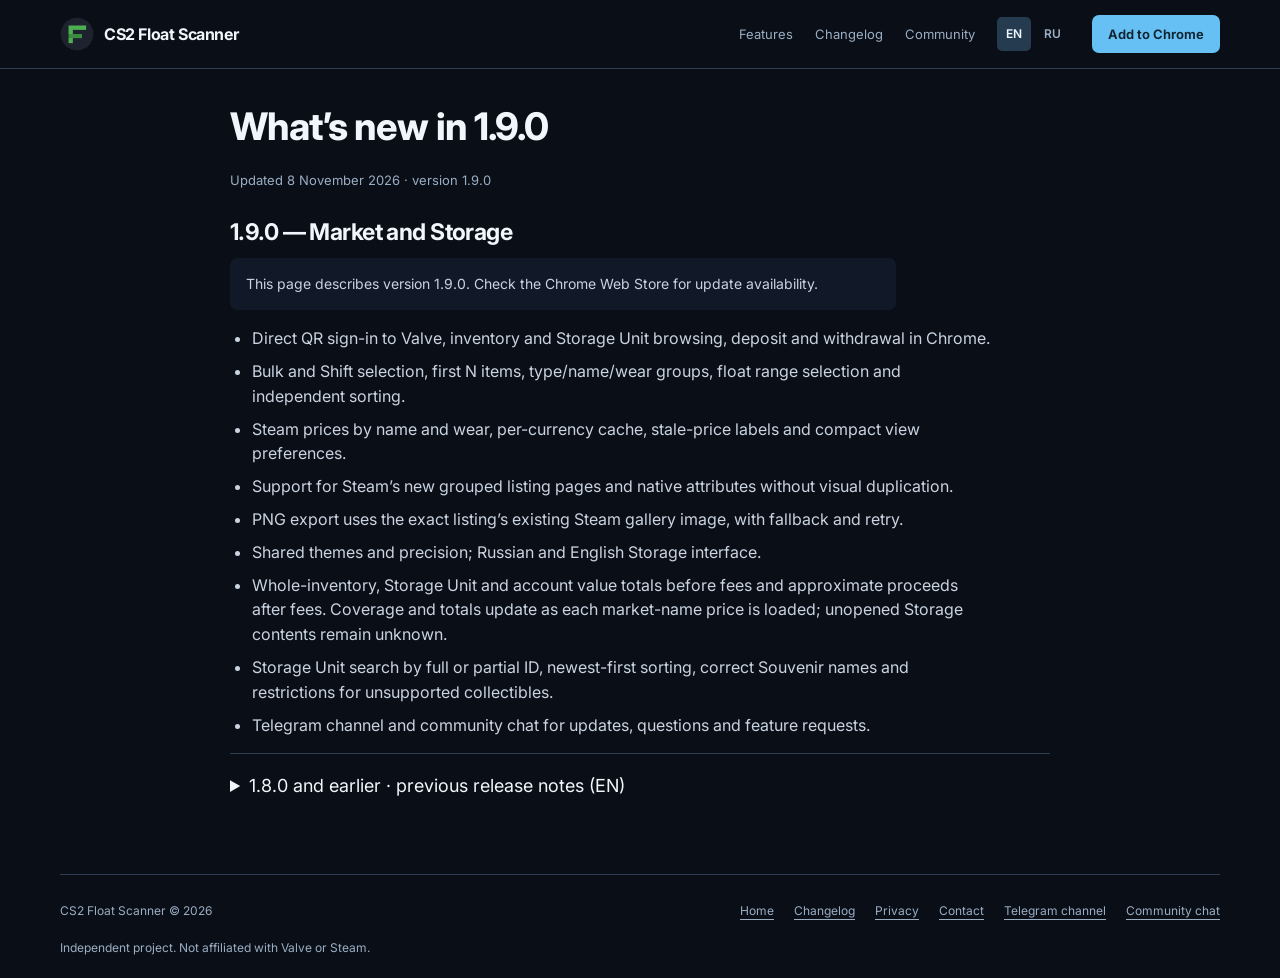
==== commit 509a27de: "Make the site compact with interactive feature examples" ====
--- a/changelog.html
+++ b/changelog.html
@@ -1,4 +1,4 @@
-<!DOCTYPE html><html lang="en"><head><meta charset="utf-8"><meta name="viewport" content="width=device-width,initial-scale=1"><title>Changelog — CS2 Float Scanner</title><link rel="icon" href="icon48.png"><link rel="stylesheet" href="site.css"><script defer="" src="site.js"></script></head><body><a class="skip" href="#main" data-i18n="skip">Skip to content</a><header class="nav"><div class="wrap nav-inner"><a class="brand" href="./"><img src="icon48.png" width="36" height="36" alt="">CS2 Float Scanner</a><nav class="nav-links" aria-label="Main navigation"><a class="nav-feature" href="./#features" data-i18n="navFeatures">Features</a><a class="nav-feature" href="changelog.html" data-i18n="navChanges">Changelog</a><a class="nav-feature" href="./#community" data-i18n="navCommunity">Community</a><div class="languages" aria-label="Language"><button type="button" data-language="en" aria-pressed="true">EN</button><button type="button" data-language="ru" aria-pressed="false">RU</button></div><a class="button" href="https://chromewebstore.google.com/detail/cs2-float-scanner/klnnekdaeiiakpipgkdhllhpbnllieig" data-i18n="install">Add to Chrome</a></nav></div></header><main id="main" class="wrap document"><h1 data-i18n="changesTitle">What’s new in 1.9.0</h1><p class="updated" data-i18n="updated">Updated 8 November 2026 · version 1.9.0</p><section data-language-content="en"><h2>1.9.0 — Market and Storage</h2><p class="status">This page describes version 1.9.0. Check the Chrome Web Store for update availability.</p><ul><li>Direct QR sign-in to Valve, inventory and Storage Unit browsing, deposit and withdrawal in Chrome.</li><li>Bulk and Shift selection, first N items, type/name/wear groups, float range selection and independent sorting.</li><li>Steam prices by name and wear, per-currency cache, stale-price labels and compact view preferences.</li><li>Support for Steam’s new grouped listing pages and native attributes without visual duplication.</li><li>PNG export uses the exact listing’s existing Steam gallery image, with fallback and retry.</li><li>Shared themes and precision; Russian and English Storage interface.</li><li>Whole-inventory, Storage Unit and account value totals before fees and approximate proceeds after fees. Coverage and totals update as each market-name price is loaded; unopened Storage contents remain unknown.</li><li>Storage Unit search by full or partial ID, newest-first sorting, correct Souvenir names and restrictions for unsupported collectibles.</li><li>Telegram channel and community chat for updates, questions and feature requests.</li></ul></section><section data-language-content="ru" hidden=""><h2>1.9.0 — рынок и хранилища</h2><p class="status">На странице описана версия 1.9.0. Доступность обновления проверьте в Chrome Web Store.</p><ul><li>QR-вход напрямую в Valve, просмотр инвентаря и хранилищ, перенос предметов в Chrome.</li><li>Массовый и Shift-выбор, первые N предметов, группировки по типу/названию/износу, выбор по float и независимые сортировки.</li><li>Цены Steam по названию и износу, кэш по валютам, отметки устаревших цен и компактные настройки вида.</li><li>Поддержка новых групповых страниц Steam и штатных атрибутов без визуального дублирования.</li><li>PNG-карточка с готовым изображением из галереи конкретного предложения Steam, запасным изображением и повторной попыткой.</li><li>Общие темы и точность float; русский и английский интерфейс хранилищ.</li><li>Суммы инвентаря, хранилища и аккаунта до комиссии и примерный доход после неё. Покрытие и суммы обновляются с каждой загруженной ценой; содержимое неоткрытых хранилищ остаётся неизвестным.</li><li>Поиск хранилищ по полному и частичному ID, сортировка от новых, правильные сувенирные названия и ограничения для неподдерживаемых коллекционных предметов.</li><li>Telegram-канал и чат для новостей, вопросов и пожеланий.</li></ul></section><details><summary>1.8.0 and earlier · previous release notes (EN)</summary>
+<!DOCTYPE html><html lang="en"><head><meta charset="utf-8"><meta name="viewport" content="width=device-width,initial-scale=1"><title>Changelog — CS2 Float Scanner</title><link rel="icon" href="icon48.png"><link rel="stylesheet" href="site.css?v=compact-20261108"><script defer="" src="site.js?v=compact-20261108"></script></head><body><a class="skip" href="#main" data-i18n="skip">Skip to content</a><header class="nav"><div class="wrap nav-inner"><a class="brand" href="./"><img src="icon48.png" width="36" height="36" alt="">CS2 Float Scanner</a><nav class="nav-links" aria-label="Main navigation"><a class="nav-feature" href="./#features" data-i18n="navFeatures">Features</a><a class="nav-feature" href="changelog.html" data-i18n="navChanges">Changelog</a><a class="nav-feature" href="./#community" data-i18n="navCommunity">Community</a><div class="languages" aria-label="Language"><button type="button" data-language="en" aria-pressed="true">EN</button><button type="button" data-language="ru" aria-pressed="false">RU</button></div><a class="button" href="https://chromewebstore.google.com/detail/cs2-float-scanner/klnnekdaeiiakpipgkdhllhpbnllieig" data-i18n="install">Add to Chrome</a></nav></div></header><main id="main" class="wrap document"><h1 data-i18n="changesTitle">What’s new in 1.9.0</h1><p class="updated" data-i18n="updated">Updated 8 November 2026 · version 1.9.0</p><section data-language-content="en"><h2>1.9.0 — Market and Storage</h2><p class="status">This page describes version 1.9.0. Check the Chrome Web Store for update availability.</p><ul><li>Direct QR sign-in to Valve, inventory and Storage Unit browsing, deposit and withdrawal in Chrome.</li><li>Bulk and Shift selection, first N items, type/name/wear groups, float range selection and independent sorting.</li><li>Steam prices by name and wear, per-currency cache, stale-price labels and compact view preferences.</li><li>Support for Steam’s new grouped listing pages and native attributes without visual duplication.</li><li>PNG export uses the exact listing’s existing Steam gallery image, with fallback and retry.</li><li>Shared themes and precision; Russian and English Storage interface.</li><li>Whole-inventory, Storage Unit and account value totals before fees and approximate proceeds after fees. Coverage and totals update as each market-name price is loaded; unopened Storage contents remain unknown.</li><li>Storage Unit search by full or partial ID, newest-first sorting, correct Souvenir names and restrictions for unsupported collectibles.</li><li>Telegram channel and community chat for updates, questions and feature requests.</li></ul></section><section data-language-content="ru" hidden=""><h2>1.9.0 — рынок и хранилища</h2><p class="status">На странице описана версия 1.9.0. Доступность обновления проверьте в Chrome Web Store.</p><ul><li>QR-вход напрямую в Valve, просмотр инвентаря и хранилищ, перенос предметов в Chrome.</li><li>Массовый и Shift-выбор, первые N предметов, группировки по типу/названию/износу, выбор по float и независимые сортировки.</li><li>Цены Steam по названию и износу, кэш по валютам, отметки устаревших цен и компактные настройки вида.</li><li>Поддержка новых групповых страниц Steam и штатных атрибутов без визуального дублирования.</li><li>PNG-карточка с готовым изображением из галереи конкретного предложения Steam, запасным изображением и повторной попыткой.</li><li>Общие темы и точность float; русский и английский интерфейс хранилищ.</li><li>Суммы инвентаря, хранилища и аккаунта до комиссии и примерный доход после неё. Покрытие и суммы обновляются с каждой загруженной ценой; содержимое неоткрытых хранилищ остаётся неизвестным.</li><li>Поиск хранилищ по полному и частичному ID, сортировка от новых, правильные сувенирные названия и ограничения для неподдерживаемых коллекционных предметов.</li><li>Telegram-канал и чат для новостей, вопросов и пожеланий.</li></ul></section><details><summary>1.8.0 and earlier · previous release notes (EN)</summary>
   <div class="container" style="padding-left: 56px;">
 
     <!-- v1.8.0 -->
--- a/site.css
+++ b/site.css
@@ -1,37 +1,14 @@
-@font-face{font-family:Inter;src:url('assets/fonts/Inter-variable.ttf') format('truetype');font-style:normal;font-weight:100 900;font-display:swap}
-:root{color-scheme:dark;--bg:#0a0e17;--surface:#111827;--raised:#1a2639;--line:#2d3e52;--text:#c9d4e0;--muted:#9aaec3;--heading:#f0f6fc;--accent:#66c0f4;--action:#4b7bec;--green:#a4dcae;--radius:12px;--ease:cubic-bezier(.23,1,.32,1);font-family:Inter,'Segoe UI',sans-serif}
-*{box-sizing:border-box}html{scroll-behavior:smooth;scroll-padding-top:100px}body{margin:0;background:var(--bg);color:var(--text);line-height:1.65}::selection{background:#24445c;color:white}a{color:var(--accent);text-underline-offset:4px}button,input{font:inherit}button,a{touch-action:manipulation}button{cursor:pointer}button:disabled{cursor:wait;opacity:.55}a:focus-visible,button:focus-visible,summary:focus-visible{outline:2px solid var(--accent);outline-offset:5px}img{display:block;max-width:100%;height:auto}h1,h2,h3,p{margin-top:0}h1,h2,h3{color:var(--heading);line-height:1.12;letter-spacing:-.025em;text-wrap:balance}h1{font-size:clamp(38px,4.5vw,64px);font-weight:750;margin-bottom:24px}h2{font-size:clamp(30px,3.5vw,44px);font-weight:700;margin-bottom:22px}h3{font-size:24px;font-weight:650;margin-bottom:14px}p{margin-bottom:18px}svg{width:20px;height:20px;fill:none;stroke:currentColor;stroke-width:1.6;stroke-linecap:round;stroke-linejoin:round;flex:none}.wrap{width:min(1200px,calc(100% - 64px));margin-inline:auto}.skip{position:fixed;left:20px;top:-70px;z-index:30;background:var(--accent);color:var(--bg);padding:10px 16px}.skip:focus{top:10px}.nav{position:sticky;top:0;z-index:20;background:var(--bg);border-bottom:1px solid var(--line)}.nav-inner{min-height:78px;display:flex;gap:24px;align-items:center;justify-content:space-between}.brand{display:flex;align-items:center;gap:12px;color:var(--heading);font-weight:700;letter-spacing:-.025em;text-decoration:none;white-space:nowrap}.brand img{width:36px;height:36px}.nav-links{display:flex;align-items:center;gap:24px}.nav-links>a:not(.button){color:var(--muted);font-size:14px;text-decoration:none}.languages{display:flex;gap:4px}.languages button{padding:7px 9px;background:transparent;border:0;border-radius:5px;color:var(--muted);font-size:13px;font-weight:600}.languages button[aria-pressed=true]{background:#243b50;color:var(--heading)}.button{display:inline-flex;justify-content:center;align-items:center;gap:9px;min-height:46px;padding:12px 22px;background:var(--accent);border:0;border-radius:7px;color:#102330;font-weight:650;font-size:15px;text-decoration:none;transition:background-color 150ms var(--ease),transform 150ms var(--ease)}.button:active{transform:scale(.98)}.button.secondary{background:var(--raised);color:var(--heading)}.hero{display:grid;grid-template-columns:.92fr 1.08fr;gap:62px;align-items:center;padding-block:78px 84px}.hero p{font-size:18px;max-width:46ch;line-height:1.7}.hero-actions{display:flex;flex-wrap:wrap;gap:12px;margin-block:30px 20px}.release-note{font-size:13px!important;line-height:1.7!important;color:var(--muted);max-width:52ch!important}.hero-media{position:relative;min-width:0}.hero-media>img{border-radius:var(--radius);box-shadow:0 24px 60px #0005;width:100%}.hero-media figcaption{font-size:12px;color:var(--muted);margin-top:14px;text-align:center}.hero-media figure{margin:0}.section{padding-block:80px;border-top:1px solid var(--line)}.section-intro{max-width:760px;margin-bottom:44px}.section-intro p{font-size:18px;max-width:65ch;color:var(--muted)}.feature{display:grid;grid-template-columns:.8fr 1.2fr;gap:70px;align-items:center;margin-block:64px 92px}.feature:last-child{margin-bottom:0}.feature.reverse{grid-template-columns:1.2fr .8fr}.feature.reverse .feature-copy{order:2}.feature-copy p{max-width:52ch}.feature-copy ul{list-style:none;padding:0;margin:24px 0 0}.feature-copy li{display:flex;gap:12px;margin:15px 0;font-size:15px}.feature-copy li svg{margin-top:3px;color:var(--accent)}.feature-image{margin:0;min-width:0}.feature-image img{width:100%;border-radius:var(--radius);background:var(--surface)}.feature-image figcaption{margin-top:14px;color:var(--muted);font-size:12px}.capabilities{display:grid;grid-template-columns:1fr 1fr;gap:0 64px;margin-top:60px}.capability{padding-block:24px;border-top:1px solid var(--line)}.capability h3{font-size:20px;display:flex;gap:12px;align-items:center}.capability h3 svg{color:var(--accent)}.capability p{font-size:15px;max-width:58ch;color:var(--muted);margin-bottom:0}.how{display:grid;grid-template-columns:1fr 1fr;gap:70px}.how ol{padding-left:24px;margin:25px 0 0}.how li{padding-left:6px;margin-block:14px;max-width:55ch}.how .note{font-size:14px;color:var(--muted);margin-top:24px}.privacy{display:grid;grid-template-columns:1fr 1fr;gap:70px}.privacy p{max-width:62ch}.privacy-list{margin:0;padding:0;list-style:none}.privacy-list li{border-top:1px solid var(--line);padding:16px 0}.privacy-list strong{display:block;color:var(--heading);margin-bottom:4px}.privacy-list span{font-size:14px;color:var(--muted)}.preview-links{display:flex;align-items:center;justify-content:space-between;gap:24px;margin-top:30px}.gallery-strip{display:grid;grid-template-columns:repeat(3,1fr);gap:22px}.gallery-strip a{display:block;text-decoration:none}.gallery-strip img{border-radius:8px;aspect-ratio:1.6}.gallery-strip span{display:block;font-size:14px;margin-top:12px;color:var(--heading)}.cta{padding-block:68px;text-align:center;background:var(--surface)}.cta p{color:var(--muted);max-width:60ch;margin:0 auto 26px}.footer{display:flex;flex-wrap:wrap;gap:24px;justify-content:space-between;padding-block:30px;color:var(--muted);font-size:13px}.footer nav{display:flex;gap:22px}.footer a{color:var(--muted)}.footer small{width:100%;font-size:12px}.document{max-width:840px;padding-block:58px 90px}.document h1{font-size:42px}.document h2{font-size:25px;margin-top:36px}.document p,.document li{max-width:74ch}.document .lead{font-size:18px;color:var(--muted)}.document details{border-block-start:1px solid var(--line);padding:22px 0}.document summary{cursor:pointer;font-size:22px;color:var(--heading)}.document ul{padding-left:24px}.document .updated{color:var(--muted);font-size:14px}.status{padding:14px 18px;background:var(--surface);border-radius:7px;color:var(--text);font-size:14px}.kit{padding-block:56px 80px}.kit .section-intro{max-width:850px}.kit-toolbar{display:flex;flex-wrap:wrap;align-items:center;gap:16px;margin-bottom:28px}.kit-toolbar p{margin:0;color:var(--muted);font-size:14px}.kit-grid{display:grid;grid-template-columns:repeat(2,minmax(0,1fr));gap:38px 28px}.kit-item{margin:0;min-width:0}.kit-item img{border-radius:8px;aspect-ratio:1.6;background:var(--surface)}.kit-item figcaption{margin-top:16px}.kit-item h2{font-size:21px;margin:0 0 8px}.kit-item p{color:var(--muted);font-size:14px;margin:0 0 10px}.kit-item a{font-size:14px}.downloads{display:flex;gap:20px;flex-wrap:wrap}.text-link{color:var(--accent);font-weight:600;text-decoration:underline}.view-image{display:block}.sr-only{position:absolute;width:1px;height:1px;padding:0;margin:-1px;overflow:hidden;clip:rect(0,0,0,0);white-space:nowrap;border:0}*{scrollbar-width:thin;scrollbar-color:#3c5266 var(--bg)}
-@media(hover:hover) and (pointer:fine){.button:hover{background:#8dd1f7}.button.secondary:hover{background:#2a4055}.nav-links>a:not(.button):hover,.footer a:hover{color:var(--heading)}.languages button:hover{color:var(--heading);background:var(--raised)}}
-@media(max-width:1000px){.nav-links{gap:14px}.nav-links>.nav-feature{display:none}.hero{gap:30px}.hero p{font-size:16px}.feature,.feature.reverse,.how,.privacy{gap:36px}.hero{padding-block:56px}.feature{margin-block:44px 68px}.gallery-strip{gap:16px}}
-@media(max-width:720px){.wrap{width:calc(100% - 36px)}.nav-inner{min-height:72px;gap:12px;flex-wrap:wrap;padding-block:12px}.brand{font-size:14px;gap:8px}.brand img{width:30px;height:30px}.nav-links{gap:10px}.nav-links>.button{display:none}.languages button{padding:6px 8px}.hero{grid-template-columns:1fr;gap:38px;padding-block:42px 52px}.hero h1{max-width:15ch}.hero p{font-size:17px}.hero-media{max-width:600px}.hero-actions{margin-block:24px 18px}.section{padding-block:52px}.section-intro{margin-bottom:30px}.section-intro p{font-size:16px}.feature,.feature.reverse,.how,.privacy{grid-template-columns:1fr;gap:30px}.feature.reverse .feature-copy{order:0}.feature{margin-block:36px 54px}.capabilities{grid-template-columns:1fr;gap:0;margin-top:38px}.gallery-strip{grid-template-columns:1fr}.preview-links{align-items:start;flex-direction:column}.how{gap:40px}.cta{padding:48px 18px}.cta h2{font-size:32px}.footer{gap:18px}.footer nav{gap:16px;flex-wrap:wrap}.kit{padding-top:36px}.kit h1{font-size:36px}.kit-grid{grid-template-columns:1fr}.document{padding-top:38px}.document h1{font-size:34px}}
+@font-face{font-family:Inter;src:url('assets/fonts/Inter-variable.ttf') format('truetype');font-weight:100 900;font-style:normal;font-display:swap}
+:root{color-scheme:dark;--bg:#0a0e17;--surface:#111827;--raised:#1a2639;--line:#2d3e52;--text:#c9d4e0;--muted:#9aaec3;--heading:#f0f6fc;--accent:#66c0f4;--selected:#243b50;--ease:cubic-bezier(.23,1,.32,1);font-family:Inter,'Segoe UI',sans-serif}
+*{box-sizing:border-box}html{scroll-behavior:smooth;scroll-padding-top:90px}body{margin:0;background:var(--bg);color:var(--text);font-size:16px;line-height:1.55}[hidden]{display:none!important}::selection{background:var(--selected);color:var(--heading)}a{color:var(--accent);text-underline-offset:4px}a,button{touch-action:manipulation}button{font:inherit;cursor:pointer}button:disabled{cursor:default;opacity:.45}a:focus-visible,button:focus-visible,summary:focus-visible{outline:2px solid var(--accent);outline-offset:4px}img{display:block;max-width:100%;height:auto}h1,h2,h3,p{margin-top:0}h1,h2,h3{color:var(--heading);letter-spacing:-.025em;text-wrap:balance}h1{font-size:clamp(34px,3.6vw,48px);line-height:1.1;font-weight:750;margin-bottom:20px}h2{font-size:30px;line-height:1.2;font-weight:700;margin-bottom:12px}h3{font-size:21px;line-height:1.3;font-weight:650}p{margin-bottom:16px}svg{display:block;width:20px;height:20px;flex:none;fill:none;stroke:currentColor;stroke-width:1.6;stroke-linecap:round;stroke-linejoin:round}.wrap{width:min(1160px,calc(100% - 48px));margin-inline:auto}.muted{color:var(--muted)}.skip{position:fixed;left:16px;top:-70px;z-index:40;background:var(--accent);color:var(--bg);padding:10px 16px}.skip:focus{top:12px}
+.nav{position:sticky;top:0;z-index:20;background:var(--bg);border-bottom:1px solid var(--line)}.nav-inner{min-height:68px;display:flex;align-items:center;justify-content:space-between;gap:24px}.brand{display:flex;align-items:center;gap:10px;text-decoration:none;white-space:nowrap;font-weight:700;color:var(--heading);font-size:16px;letter-spacing:-.025em}.brand img{width:34px;height:34px}.nav-links{display:flex;gap:22px;align-items:center}.nav-links>a:not(.button){text-decoration:none;color:var(--muted);font-size:13px}.languages{display:flex;gap:4px}.languages button{font-size:12px;font-weight:600;color:var(--muted);min-height:34px;padding:6px 9px;border:0;border-radius:5px;background:transparent}.languages button[aria-pressed=true]{background:var(--selected);color:var(--heading)}.button{display:inline-flex;align-items:center;justify-content:center;gap:8px;min-height:44px;padding:11px 20px;border:0;border-radius:7px;background:var(--accent);color:#102330;text-decoration:none;font-size:14px;font-weight:650;transition:background-color 150ms var(--ease),transform 150ms var(--ease)}.button:active{transform:scale(.98)}.nav .button{min-height:38px;padding:8px 16px;font-size:13px}.text-link{display:inline-flex;align-items:center;min-height:44px;font-size:14px;font-weight:600}
+.hero{display:grid;grid-template-columns:1fr 1.1fr;gap:64px;align-items:center;padding-block:44px 40px}.hero-copy>p:not(.release-note){font-size:17px;line-height:1.65;max-width:42ch;margin-bottom:22px}.hero-actions{display:flex;align-items:center;gap:20px;flex-wrap:wrap;margin-bottom:14px}.hero .release-note{font-size:12px;line-height:1.6;color:var(--muted);max-width:45ch;margin-bottom:0}
+.demo{min-width:0;overflow:hidden;border:1px solid var(--line);border-radius:12px;background:var(--surface);font-variant-numeric:tabular-nums}.demo-top{display:flex;align-items:center;justify-content:space-between;gap:12px;padding:12px 16px;border-bottom:1px solid var(--line)}.demo-modes{display:flex;gap:4px}.demo-modes button{min-height:32px;padding:6px 12px;border:0;border-radius:5px;background:transparent;color:var(--muted);font-size:13px;font-weight:600}.demo-modes button[aria-pressed=true]{background:var(--selected);color:var(--heading)}.demo-state{font-size:12px;color:var(--muted)}.demo-toolbar{display:flex;align-items:center;justify-content:space-between;gap:12px;min-height:48px;padding:8px 16px;color:var(--muted);font-size:12px;border-bottom:1px solid var(--line)}.demo-toolbar button{border:1px solid var(--line);border-radius:5px;min-height:30px;padding:4px 8px;font-size:12px;color:var(--text);background:transparent;white-space:nowrap}.demo-toolbar button[aria-pressed=true]{color:var(--accent);border-color:var(--accent)}.demo-item{display:flex;align-items:center;justify-content:space-between;gap:16px;min-height:68px;padding:12px 16px;border-bottom:1px solid var(--line)}.demo-item:last-child{border-bottom:0}.demo-item>div{min-width:0}.demo-item strong{display:block;font-size:13px;font-weight:600;color:var(--heading)}.demo-item small{display:block;font-size:12px;color:var(--muted);margin-top:4px}.demo-float{width:112px;flex:none;text-align:right}.demo-float b{font-size:13px;font-weight:600;color:var(--text)}.wear-track{position:relative;display:block;margin-top:10px;height:4px;border-radius:3px;background:linear-gradient(90deg,#4b8b3b 0 7%,#75b455 7% 15%,#d6b557 15% 38%,#b56c56 38% 45%,#864942 45% 100%)}.wear-track i{position:absolute;top:-3px;width:2px;height:10px;background:#fff}.demo-foot{border-top:1px solid var(--line);padding:9px 16px;color:var(--muted);font-size:12px}.demo-price{min-height:32px;padding:5px 10px;border:1px solid var(--line);border-radius:6px;background:var(--raised);color:var(--accent);font-size:12px;white-space:nowrap}.demo-totals{display:grid;grid-template-columns:1fr 1fr;gap:12px;padding:18px 16px}.demo-totals>div>span{display:block;font-size:12px;color:var(--muted);margin-bottom:5px}.demo-totals strong{font-size:20px;font-weight:650;color:var(--heading)}.demo-totals>small{grid-column:1/-1;font-size:12px;color:var(--muted)}.demo-storage .demo-toolbar>span{max-width:31ch;line-height:1.4}
+.section{border-top:1px solid var(--line);padding-block:36px}.feature-layout{display:grid;grid-template-columns:1fr 1.1fr;gap:64px;align-items:start}.feature-layout>div>h2{max-width:20ch}.feature-layout .muted{font-size:14px;margin-bottom:22px}.privacy-note{font-size:12px;line-height:1.65;color:var(--muted);max-width:40ch;margin:0}.privacy-note a{display:inline}.feature-details{border-top:1px solid var(--line)}.feature-details>details{border-bottom:1px solid var(--line);scroll-margin-top:90px}.feature-details summary{list-style:none;cursor:pointer;display:flex;align-items:center;justify-content:space-between;gap:16px;min-height:52px;padding:13px 0;color:var(--heading);font-size:15px;font-weight:550}.feature-details summary::-webkit-details-marker{display:none}.feature-details summary svg{width:16px;height:16px;color:var(--muted)}.feature-details details[open] summary svg{transform:rotate(180deg)}.feature-details p{font-size:14px;color:var(--muted);line-height:1.65;margin:0;padding:0 28px 18px 0;max-width:67ch}
+.community{display:grid;grid-template-columns:1fr 1.1fr;gap:64px;align-items:start}.community p{max-width:35ch;font-size:15px;color:var(--muted);margin:0}.community-links{display:grid;grid-template-columns:1fr 1fr;gap:24px}.community-links>a{display:flex;justify-content:space-between;align-items:start;gap:8px;min-height:72px;text-decoration:none;padding-block:4px}.community-links strong{display:block;font-size:17px;font-weight:600}.community-links small{display:block;font-size:12px;color:var(--muted);margin-top:5px;max-width:21ch}.community-links svg{width:17px;height:17px;margin-top:4px}
+.footer{display:flex;align-items:center;justify-content:space-between;gap:12px 24px;flex-wrap:wrap;padding-block:20px;border-top:1px solid var(--line);font-size:12px;color:var(--muted)}.footer nav{display:flex;flex-wrap:wrap;gap:4px 20px}.footer nav a{display:inline-flex;align-items:center;min-height:32px;color:var(--muted)}.footer small{flex-basis:100%;font-size:12px}
+.document{max-width:820px;padding-block:36px 56px}.document h1{font-size:38px;line-height:1.15}.document h2{font-size:23px;margin-top:28px;margin-bottom:12px}.document h3{font-size:18px}.document p,.document li{max-width:74ch}.document p{line-height:1.7}.document .lead{font-size:17px;color:var(--muted)}.document .updated{font-size:13px;color:var(--muted)}.status{padding:14px 16px;background:var(--surface);border-radius:7px;font-size:14px}.document details{padding:18px 0;border-top:1px solid var(--line)}.document summary{cursor:pointer;font-size:18px;color:var(--heading)}.document ul{padding-left:22px}.document li{margin-block:8px}.document details .container{padding-left:0!important}.document details .version{margin-top:24px}.document details .version-header{display:flex;gap:12px;align-items:baseline;flex-wrap:wrap}.document .version-tag{font-size:20px;font-weight:700;color:var(--heading)}.document .version-date,.document .version-badge{color:var(--muted);font-size:12px}.document .change-group h3{margin-top:20px}*{scrollbar-width:thin;scrollbar-color:#3c5266 var(--bg)}
+@media(hover:hover) and (pointer:fine){.button:hover{background:#8dd1f7}.nav-links>a:not(.button):hover,.footer a:hover,.community-links>a:hover{color:var(--heading)}.languages button:hover,.demo-modes button:hover{background:var(--raised);color:var(--heading)}.demo-toolbar button:hover:not(:disabled),.demo-price:hover{border-color:var(--accent)}}
+@media(max-width:1000px){.nav-links{gap:14px}.nav-feature{display:none}.hero,.feature-layout,.community{gap:32px}.hero h1{font-size:40px}.hero-copy>p:not(.release-note){font-size:16px}.demo-float{width:92px}.demo-item{gap:10px}.community-links{gap:16px}}
+@media(max-width:720px){.wrap{width:calc(100% - 32px)}.nav-inner{min-height:62px;gap:12px}.brand{font-size:14px;gap:8px}.brand img{width:30px;height:30px}.nav .button{display:none}.nav-links{gap:8px}.hero{grid-template-columns:1fr;gap:26px;padding-block:28px}.hero h1{font-size:36px;max-width:24ch;margin-bottom:16px}.hero-copy>p:not(.release-note){font-size:16px;max-width:45ch;margin-bottom:18px}.hero-actions{margin-bottom:10px}.hero .release-note{font-size:12px}.demo-top,.demo-toolbar{padding-inline:12px}.demo-item{padding:11px 12px;min-height:64px}.demo-item strong{font-size:12px}.demo-float{width:94px}.demo-foot{padding:8px 12px}.demo-totals{padding:16px 12px}.section{padding-block:28px}.feature-layout,.community{grid-template-columns:1fr;gap:20px}h2{font-size:26px}.feature-layout .muted{margin-bottom:12px}.privacy-note{max-width:48ch;font-size:12px}.feature-details summary{font-size:14px;min-height:50px}.feature-details p{font-size:13px}.community p{max-width:none}.community-links{gap:20px}.community-links strong{font-size:16px}.community-links>a{min-height:64px}.footer{padding-block:18px;gap:6px 20px}.footer nav{gap:4px 16px}.document{padding-block:28px 40px}.document h1{font-size:32px}}
 @media(prefers-reduced-motion:reduce){html{scroll-behavior:auto}.button{transition:none}.button:active{transform:none}}
-.hero{grid-template-columns:1.12fr .88fr;gap:80px}
-.release-overview{padding-left:34px;border-left:1px solid var(--line)}
-.release-overview h2{font-size:30px;margin-bottom:22px}
-.release-overview ul{list-style:none;margin:0 0 24px;padding:0}
-.release-overview li{padding:12px 0;border-bottom:1px solid var(--line);font-size:17px;color:var(--text)}
-.feature,.feature.reverse{grid-template-columns:.8fr 1.2fr;gap:70px;align-items:start;margin-block:0;padding-block:42px;border-top:1px solid var(--line)}
-.feature>h3{font-size:29px;max-width:22ch;margin:0}
-.feature.reverse .feature-copy{order:initial}
-.feature-copy p{max-width:67ch}
-.feature-copy p:last-child{margin-bottom:0}
-.feature-copy ul{margin-top:18px}
-.community{display:grid;grid-template-columns:1fr 1fr;gap:70px;align-items:start}
-.community p{max-width:52ch;color:var(--muted)}
-.community-links{display:grid}
-.community-links>a{display:flex;justify-content:space-between;align-items:center;gap:20px;min-height:84px;padding:15px 0;border-bottom:1px solid var(--line);text-decoration:none;transition:color 150ms var(--ease)}
-.community-links strong{display:block;font-size:22px;font-weight:600}
-.community-links small{display:block;color:var(--muted);font-size:14px;margin-top:4px}
-.community-links>a:active{color:var(--heading)}
-.footer nav{flex-wrap:wrap;gap:6px 22px}
-.footer nav a{display:inline-flex;align-items:center;min-height:32px}
-.document details .container{padding-left:0!important}
-.document details .version{margin-top:28px}
-.document details .version-header{display:flex;gap:12px;flex-wrap:wrap;align-items:baseline}
-.document details .version-tag{font-weight:700;font-size:20px;color:var(--heading)}
-.document details .version-date,.document details .version-badge{font-size:13px;color:var(--muted)}
-.document details .change-group h3{font-size:18px;margin-top:22px}
-@media(hover:hover) and (pointer:fine){.community-links>a:hover{color:var(--heading)}}
-@media(max-width:1000px){.hero{gap:42px}.feature,.feature.reverse,.community{gap:38px}.feature>h3{font-size:26px}}
-@media(max-width:720px){.hero,.feature,.feature.reverse,.community{grid-template-columns:1fr;gap:24px}.release-overview{padding-left:0;border-left:0}.release-overview h2{font-size:25px}.release-overview li{font-size:16px}.feature,.feature.reverse{padding-block:30px;margin-block:0}.feature>h3{max-width:28ch;font-size:25px}.community-links strong{font-size:21px}.community-links>a{min-height:88px}.footer nav{gap:4px 18px}}
-@media(prefers-reduced-motion:reduce){.community-links>a{transition:none}}
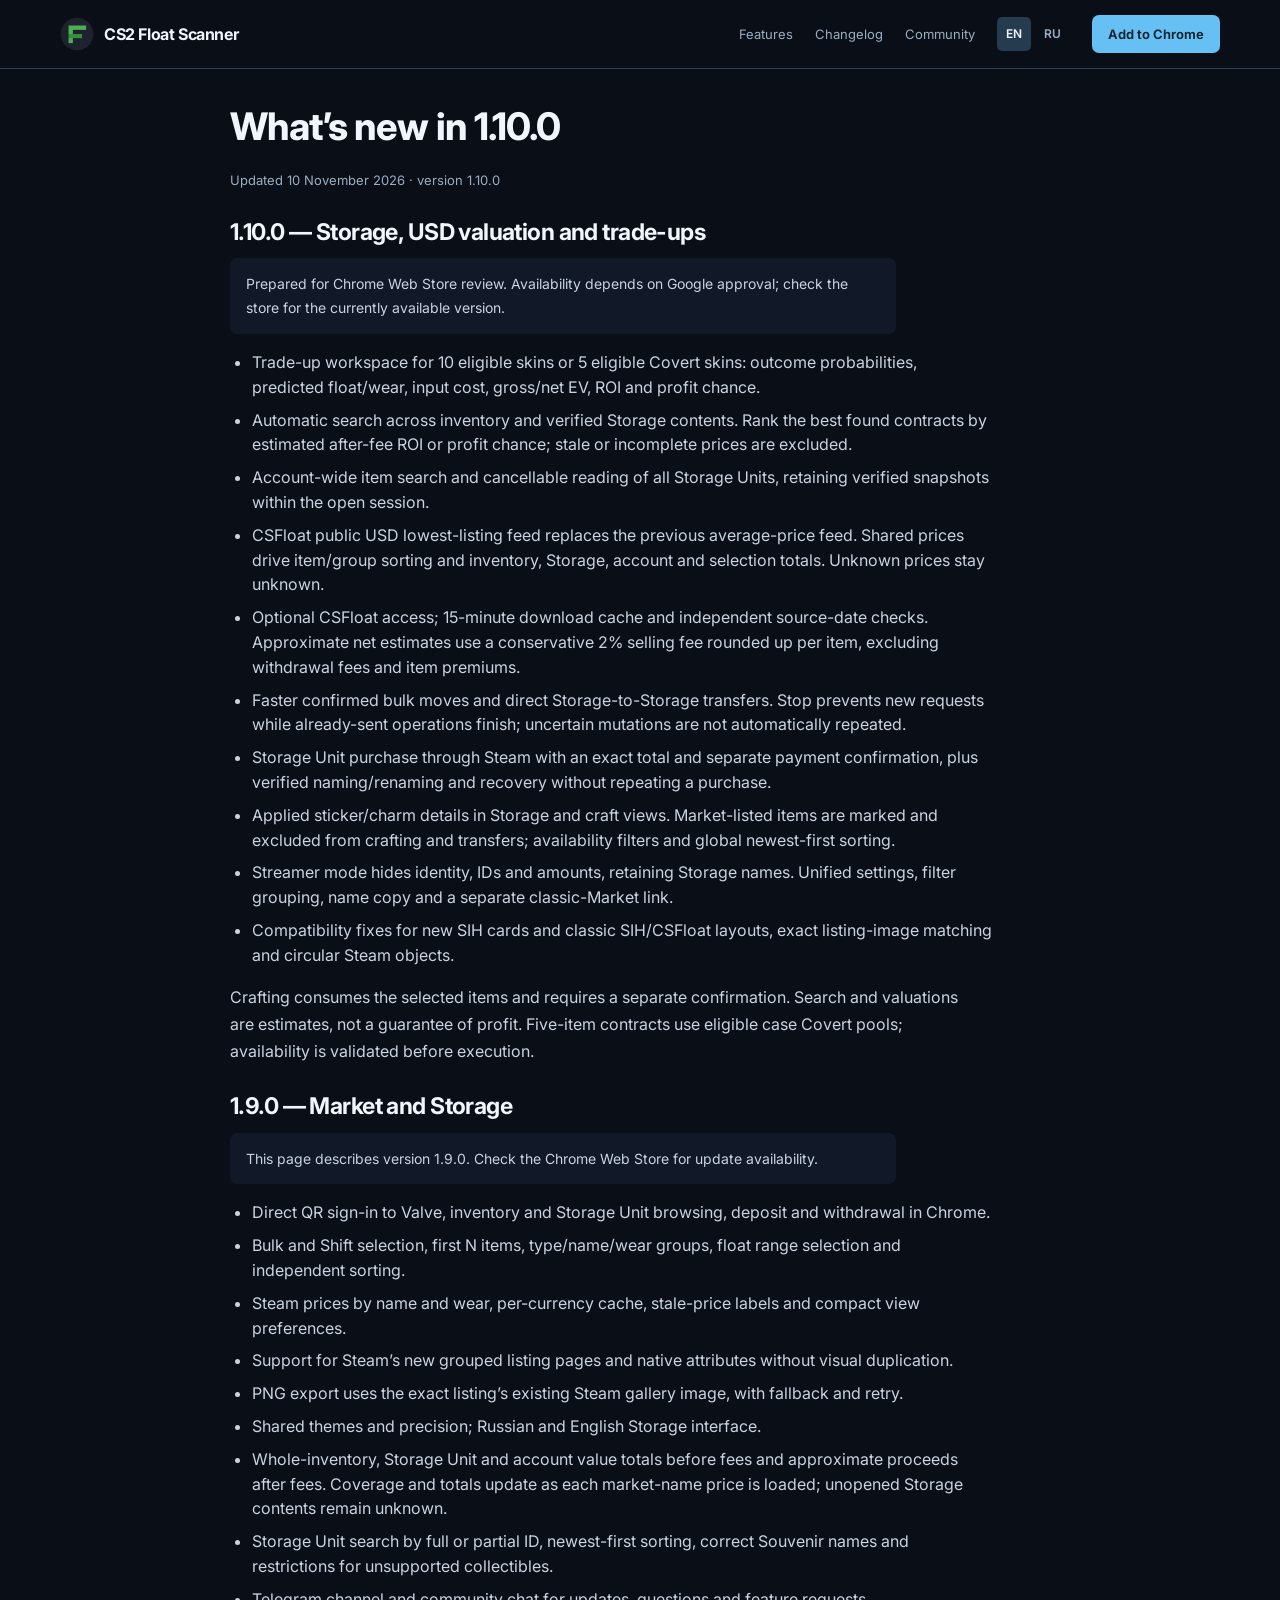
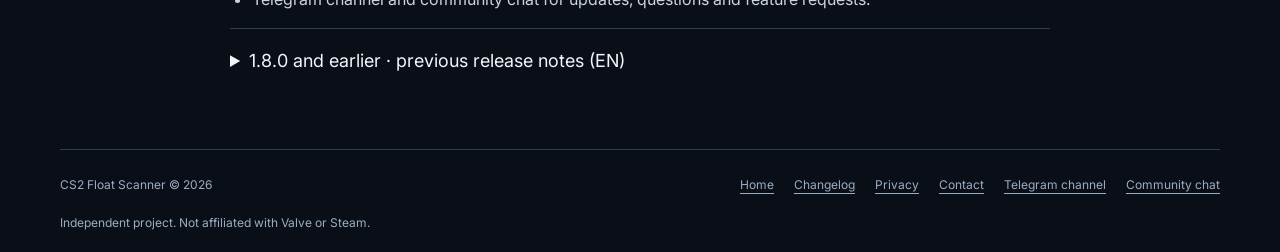
==== commit ba000ba6: "Prepare 1.10.0 site with trade-ups, CSFloat valuation and updated privacy" ====
--- a/changelog.html
+++ b/changelog.html
@@ -1,4 +1,4 @@
-<!DOCTYPE html><html lang="en"><head><meta charset="utf-8"><meta name="viewport" content="width=device-width,initial-scale=1"><title>Changelog — CS2 Float Scanner</title><link rel="icon" href="icon48.png"><link rel="stylesheet" href="site.css?v=compact-20261108"><script defer="" src="site.js?v=compact-20261108"></script></head><body><a class="skip" href="#main" data-i18n="skip">Skip to content</a><header class="nav"><div class="wrap nav-inner"><a class="brand" href="./"><img src="icon48.png" width="36" height="36" alt="">CS2 Float Scanner</a><nav class="nav-links" aria-label="Main navigation"><a class="nav-feature" href="./#features" data-i18n="navFeatures">Features</a><a class="nav-feature" href="changelog.html" data-i18n="navChanges">Changelog</a><a class="nav-feature" href="./#community" data-i18n="navCommunity">Community</a><div class="languages" aria-label="Language"><button type="button" data-language="en" aria-pressed="true">EN</button><button type="button" data-language="ru" aria-pressed="false">RU</button></div><a class="button" href="https://chromewebstore.google.com/detail/cs2-float-scanner/klnnekdaeiiakpipgkdhllhpbnllieig" data-i18n="install">Add to Chrome</a></nav></div></header><main id="main" class="wrap document"><h1 data-i18n="changesTitle">What’s new in 1.9.0</h1><p class="updated" data-i18n="updated">Updated 8 November 2026 · version 1.9.0</p><section data-language-content="en"><h2>1.9.0 — Market and Storage</h2><p class="status">This page describes version 1.9.0. Check the Chrome Web Store for update availability.</p><ul><li>Direct QR sign-in to Valve, inventory and Storage Unit browsing, deposit and withdrawal in Chrome.</li><li>Bulk and Shift selection, first N items, type/name/wear groups, float range selection and independent sorting.</li><li>Steam prices by name and wear, per-currency cache, stale-price labels and compact view preferences.</li><li>Support for Steam’s new grouped listing pages and native attributes without visual duplication.</li><li>PNG export uses the exact listing’s existing Steam gallery image, with fallback and retry.</li><li>Shared themes and precision; Russian and English Storage interface.</li><li>Whole-inventory, Storage Unit and account value totals before fees and approximate proceeds after fees. Coverage and totals update as each market-name price is loaded; unopened Storage contents remain unknown.</li><li>Storage Unit search by full or partial ID, newest-first sorting, correct Souvenir names and restrictions for unsupported collectibles.</li><li>Telegram channel and community chat for updates, questions and feature requests.</li></ul></section><section data-language-content="ru" hidden=""><h2>1.9.0 — рынок и хранилища</h2><p class="status">На странице описана версия 1.9.0. Доступность обновления проверьте в Chrome Web Store.</p><ul><li>QR-вход напрямую в Valve, просмотр инвентаря и хранилищ, перенос предметов в Chrome.</li><li>Массовый и Shift-выбор, первые N предметов, группировки по типу/названию/износу, выбор по float и независимые сортировки.</li><li>Цены Steam по названию и износу, кэш по валютам, отметки устаревших цен и компактные настройки вида.</li><li>Поддержка новых групповых страниц Steam и штатных атрибутов без визуального дублирования.</li><li>PNG-карточка с готовым изображением из галереи конкретного предложения Steam, запасным изображением и повторной попыткой.</li><li>Общие темы и точность float; русский и английский интерфейс хранилищ.</li><li>Суммы инвентаря, хранилища и аккаунта до комиссии и примерный доход после неё. Покрытие и суммы обновляются с каждой загруженной ценой; содержимое неоткрытых хранилищ остаётся неизвестным.</li><li>Поиск хранилищ по полному и частичному ID, сортировка от новых, правильные сувенирные названия и ограничения для неподдерживаемых коллекционных предметов.</li><li>Telegram-канал и чат для новостей, вопросов и пожеланий.</li></ul></section><details><summary>1.8.0 and earlier · previous release notes (EN)</summary>
+<!DOCTYPE html><html lang="en"><head><meta charset="utf-8"><meta name="viewport" content="width=device-width,initial-scale=1"><title>Changelog — CS2 Float Scanner</title><link rel="icon" href="icon48.png"><link rel="stylesheet" href="site.css?v=release-20261110"><script defer="" src="site.js?v=release-20261110"></script></head><body><a class="skip" href="#main" data-i18n="skip">Skip to content</a><header class="nav"><div class="wrap nav-inner"><a class="brand" href="./"><img src="icon48.png" width="36" height="36" alt="">CS2 Float Scanner</a><nav class="nav-links" aria-label="Main navigation"><a class="nav-feature" href="./#features" data-i18n="navFeatures">Features</a><a class="nav-feature" href="changelog.html" data-i18n="navChanges">Changelog</a><a class="nav-feature" href="./#community" data-i18n="navCommunity">Community</a><div class="languages" aria-label="Language"><button type="button" data-language="en" aria-pressed="true">EN</button><button type="button" data-language="ru" aria-pressed="false">RU</button></div><a class="button" href="https://chromewebstore.google.com/detail/cs2-float-scanner/klnnekdaeiiakpipgkdhllhpbnllieig" data-i18n="install">Add to Chrome</a></nav></div></header><main id="main" class="wrap document"><h1 data-i18n="changesTitle">What’s new in 1.10.0</h1><p class="updated" data-i18n="updated">Updated 10 November 2026 · version 1.10.0</p><section id="release-1-10-en" data-language-content="en"><h2>1.10.0 — Storage, USD valuation and trade-ups</h2><p class="status">Prepared for Chrome Web Store review. Availability depends on Google approval; check the store for the currently available version.</p><ul><li>Trade-up workspace for 10 eligible skins or 5 eligible Covert skins: outcome probabilities, predicted float/wear, input cost, gross/net EV, ROI and profit chance.</li><li>Automatic search across inventory and verified Storage contents. Rank the best found contracts by estimated after-fee ROI or profit chance; stale or incomplete prices are excluded.</li><li>Account-wide item search and cancellable reading of all Storage Units, retaining verified snapshots within the open session.</li><li>CSFloat public USD lowest-listing feed replaces the previous average-price feed. Shared prices drive item/group sorting and inventory, Storage, account and selection totals. Unknown prices stay unknown.</li><li>Optional CSFloat access; 15-minute download cache and independent source-date checks. Approximate net estimates use a conservative 2% selling fee rounded up per item, excluding withdrawal fees and item premiums.</li><li>Faster confirmed bulk moves and direct Storage-to-Storage transfers. Stop prevents new requests while already-sent operations finish; uncertain mutations are not automatically repeated.</li><li>Storage Unit purchase through Steam with an exact total and separate payment confirmation, plus verified naming/renaming and recovery without repeating a purchase.</li><li>Applied sticker/charm details in Storage and craft views. Market-listed items are marked and excluded from crafting and transfers; availability filters and global newest-first sorting.</li><li>Streamer mode hides identity, IDs and amounts, retaining Storage names. Unified settings, filter grouping, name copy and a separate classic-Market link.</li><li>Compatibility fixes for new SIH cards and classic SIH/CSFloat layouts, exact listing-image matching and circular Steam objects.</li></ul><p>Crafting consumes the selected items and requires a separate confirmation. Search and valuations are estimates, not a guarantee of profit. Five-item contracts use eligible case Covert pools; availability is validated before execution.</p></section><section data-language-content="en"><h2>1.9.0 — Market and Storage</h2><p class="status">This page describes version 1.9.0. Check the Chrome Web Store for update availability.</p><ul><li>Direct QR sign-in to Valve, inventory and Storage Unit browsing, deposit and withdrawal in Chrome.</li><li>Bulk and Shift selection, first N items, type/name/wear groups, float range selection and independent sorting.</li><li>Steam prices by name and wear, per-currency cache, stale-price labels and compact view preferences.</li><li>Support for Steam’s new grouped listing pages and native attributes without visual duplication.</li><li>PNG export uses the exact listing’s existing Steam gallery image, with fallback and retry.</li><li>Shared themes and precision; Russian and English Storage interface.</li><li>Whole-inventory, Storage Unit and account value totals before fees and approximate proceeds after fees. Coverage and totals update as each market-name price is loaded; unopened Storage contents remain unknown.</li><li>Storage Unit search by full or partial ID, newest-first sorting, correct Souvenir names and restrictions for unsupported collectibles.</li><li>Telegram channel and community chat for updates, questions and feature requests.</li></ul></section><section id="release-1-10-ru" data-language-content="ru" hidden=""><h2>1.10.0 — хранилища, оценка USD и крафты</h2><p class="status">Подготовлено к проверке Chrome Web Store. Доступность зависит от одобрения Google; актуальная доступная версия указана в магазине.</p><ul><li>Крафты из 10 подходящих скинов или 5 тайных предметов: вероятности, прогноз float и износа, стоимость входов, EV до/после комиссии, ROI и шанс прибыли.</li><li>Поиск составов по инвентарю и полностью прочитанным хранилищам. Лучшие найденные варианты по ROI и шансу прибыли после комиссии; устаревшие и неполные цены исключаются.</li><li>Поиск предметов по всему аккаунту и отменяемое чтение всех хранилищ. Проверенные снимки сохраняются в пределах открытой сессии.</li><li>Общий прайс минимальных предложений CSFloat USD заменяет прежние средние цены. Он используется в сортировке предметов/групп и суммах инвентаря, хранилищ, аккаунта и выделения. Неизвестные цены не считаются нулём.</li><li>Необязательный доступ к CSFloat, кэш загрузки 15 минут и отдельная проверка даты снимка. Для оценки чистой суммы применяется модель комиссии 2% с округлением вверх за предмет, без вывода и надбавок.</li><li>Ускоренные массовые переносы с подтверждением и перенос между хранилищами. Остановка прекращает новые команды, ожидая уже отправленные; неопределённые операции автоматически не повторяются.</li><li>Покупка хранилища через Steam с точной суммой и отдельным согласием на оплату. Проверенное задание/изменение имени и восстановление без повторной покупки.</li><li>Стикеры и брелки на предметах в хранилищах и крафте. Предметы на продаже отмечаются и исключаются из переноса и крафта; фильтры доступности и общая сортировка от новых.</li><li>Режим стримера скрывает аккаунт, ID и суммы, оставляя имена хранилищ. Общие настройки, группировка при фильтрации, копирование названия и отдельная кнопка старого рынка.</li><li>Совместимость с новыми карточками SIH и старой компоновкой SIH/CSFloat, точное сопоставление изображений и исправление циклических объектов Steam.</li></ul><p>Крафт расходует выбранные предметы и требует отдельного подтверждения. Поиск и оценка не гарантируют прибыль. Для пяти предметов используются подходящие тайные предметы из кейсов; доступность проверяется перед выполнением.</p></section><section data-language-content="ru" hidden=""><h2>1.9.0 — рынок и хранилища</h2><p class="status">На странице описана версия 1.9.0. Доступность обновления проверьте в Chrome Web Store.</p><ul><li>QR-вход напрямую в Valve, просмотр инвентаря и хранилищ, перенос предметов в Chrome.</li><li>Массовый и Shift-выбор, первые N предметов, группировки по типу/названию/износу, выбор по float и независимые сортировки.</li><li>Цены Steam по названию и износу, кэш по валютам, отметки устаревших цен и компактные настройки вида.</li><li>Поддержка новых групповых страниц Steam и штатных атрибутов без визуального дублирования.</li><li>PNG-карточка с готовым изображением из галереи конкретного предложения Steam, запасным изображением и повторной попыткой.</li><li>Общие темы и точность float; русский и английский интерфейс хранилищ.</li><li>Суммы инвентаря, хранилища и аккаунта до комиссии и примерный доход после неё. Покрытие и суммы обновляются с каждой загруженной ценой; содержимое неоткрытых хранилищ остаётся неизвестным.</li><li>Поиск хранилищ по полному и частичному ID, сортировка от новых, правильные сувенирные названия и ограничения для неподдерживаемых коллекционных предметов.</li><li>Telegram-канал и чат для новостей, вопросов и пожеланий.</li></ul></section><details><summary>1.8.0 and earlier · previous release notes (EN)</summary>
   <div class="container" style="padding-left: 56px;">
 
     <!-- v1.8.0 -->
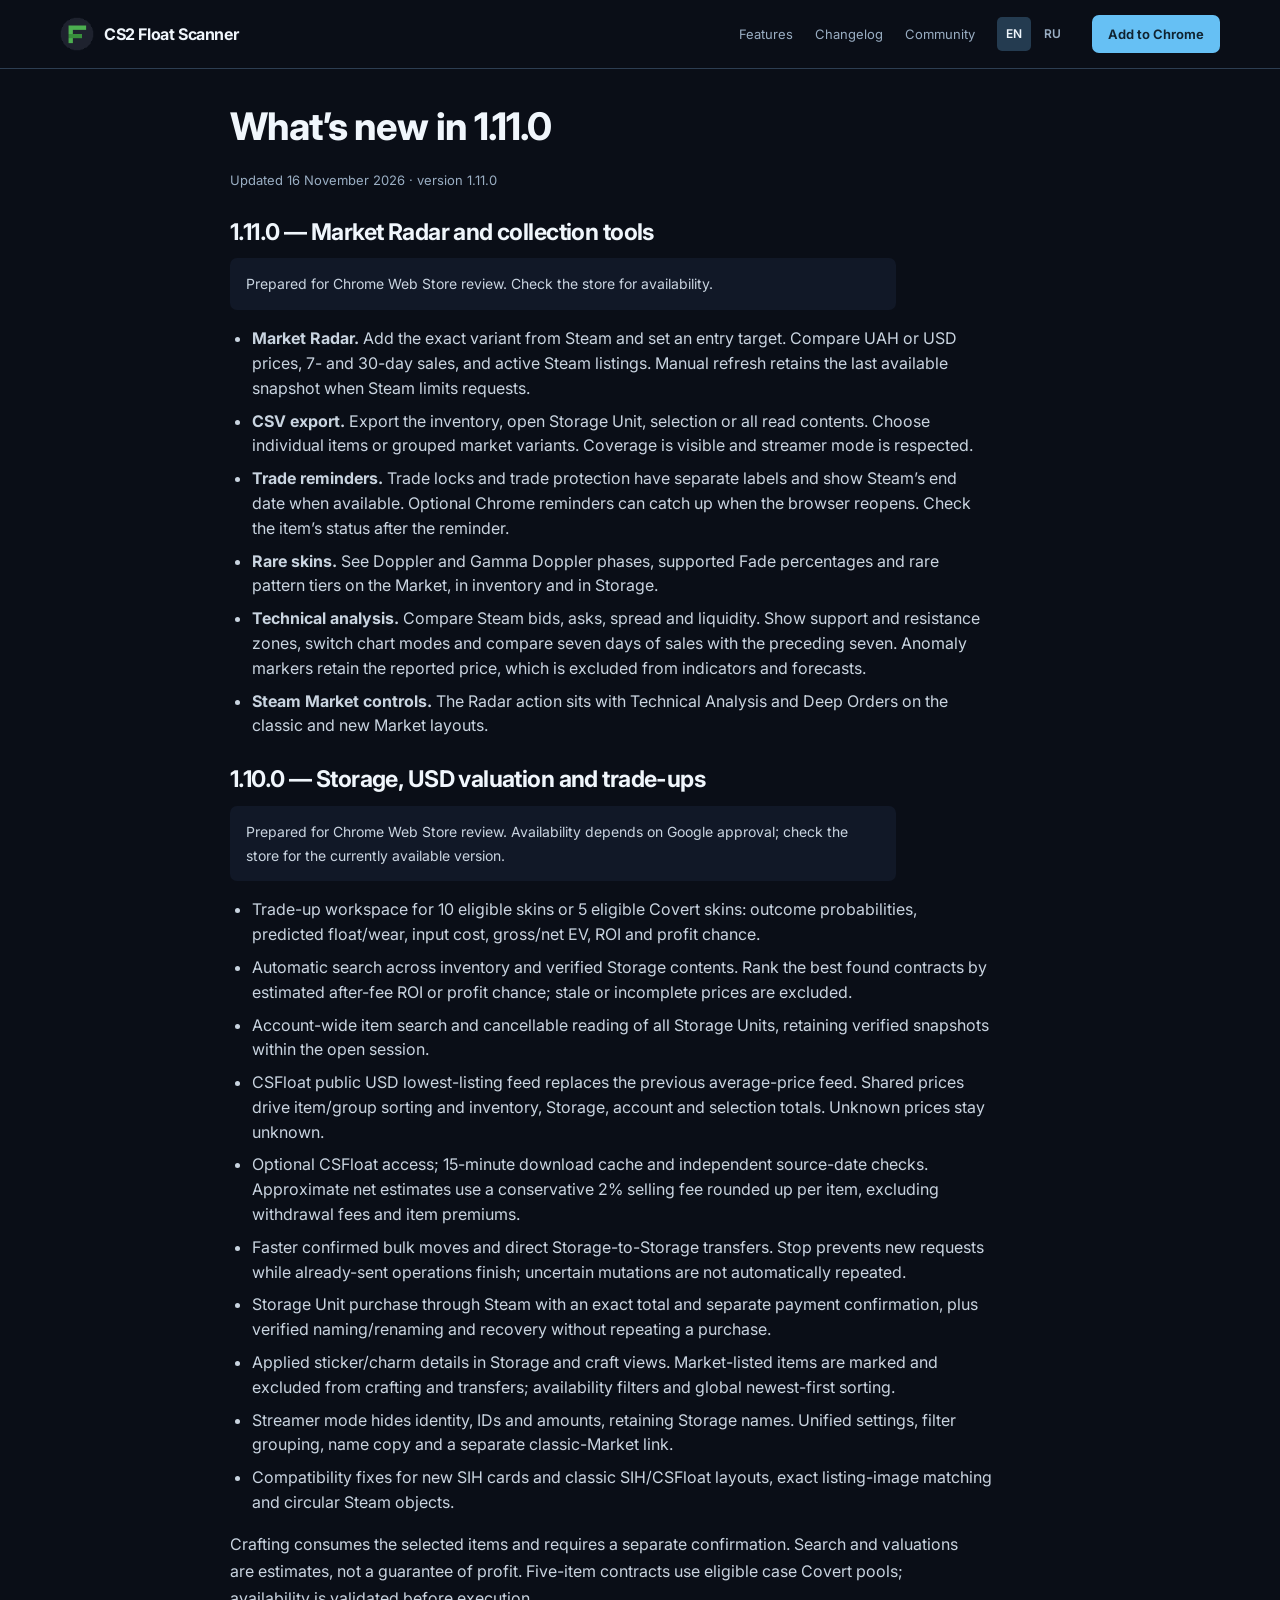
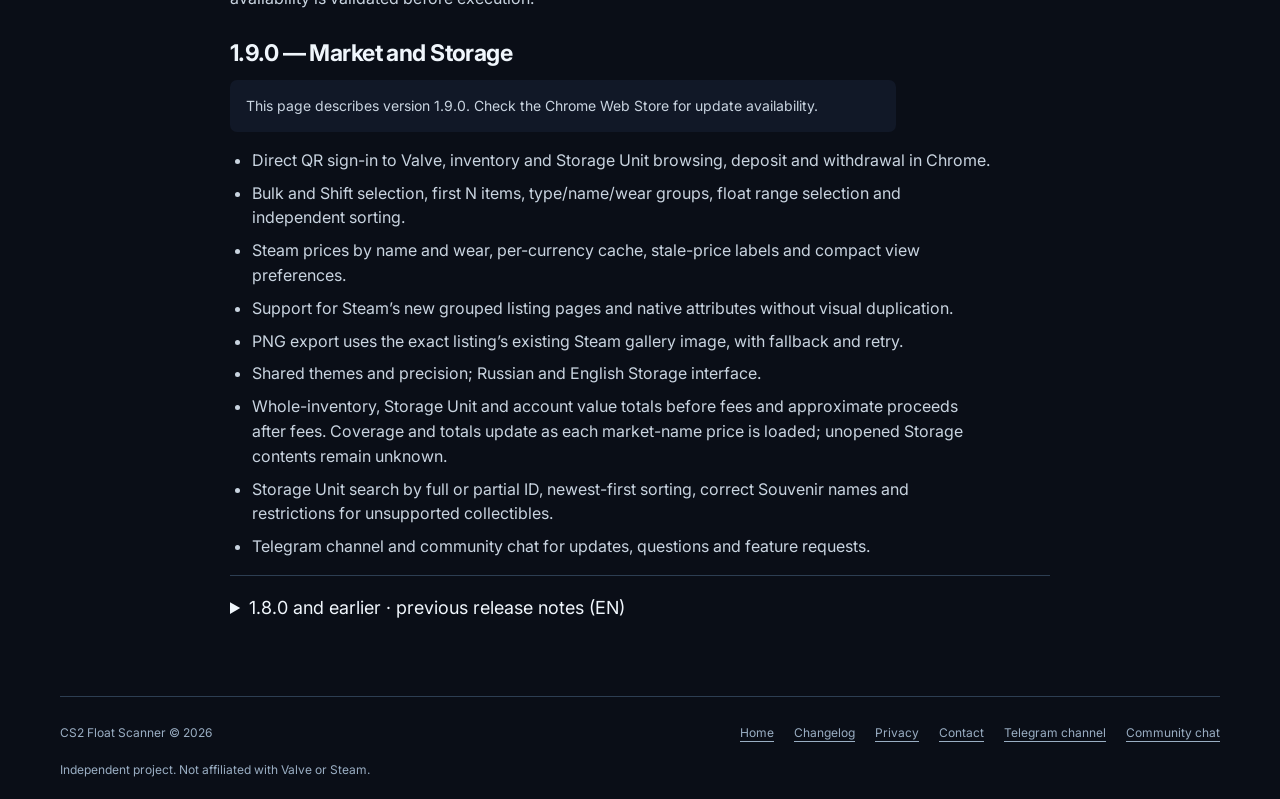
==== commit 5ee29e42: "Publish CS2 Float Scanner 1.11.0 site updates" ====
--- a/changelog.html
+++ b/changelog.html
@@ -1,4 +1,4 @@
-<!DOCTYPE html><html lang="en"><head><meta charset="utf-8"><meta name="viewport" content="width=device-width,initial-scale=1"><title>Changelog — CS2 Float Scanner</title><link rel="icon" href="icon48.png"><link rel="stylesheet" href="site.css?v=release-20261110"><script defer="" src="site.js?v=release-20261110"></script></head><body><a class="skip" href="#main" data-i18n="skip">Skip to content</a><header class="nav"><div class="wrap nav-inner"><a class="brand" href="./"><img src="icon48.png" width="36" height="36" alt="">CS2 Float Scanner</a><nav class="nav-links" aria-label="Main navigation"><a class="nav-feature" href="./#features" data-i18n="navFeatures">Features</a><a class="nav-feature" href="changelog.html" data-i18n="navChanges">Changelog</a><a class="nav-feature" href="./#community" data-i18n="navCommunity">Community</a><div class="languages" aria-label="Language"><button type="button" data-language="en" aria-pressed="true">EN</button><button type="button" data-language="ru" aria-pressed="false">RU</button></div><a class="button" href="https://chromewebstore.google.com/detail/cs2-float-scanner/klnnekdaeiiakpipgkdhllhpbnllieig" data-i18n="install">Add to Chrome</a></nav></div></header><main id="main" class="wrap document"><h1 data-i18n="changesTitle">What’s new in 1.10.0</h1><p class="updated" data-i18n="updated">Updated 10 November 2026 · version 1.10.0</p><section id="release-1-10-en" data-language-content="en"><h2>1.10.0 — Storage, USD valuation and trade-ups</h2><p class="status">Prepared for Chrome Web Store review. Availability depends on Google approval; check the store for the currently available version.</p><ul><li>Trade-up workspace for 10 eligible skins or 5 eligible Covert skins: outcome probabilities, predicted float/wear, input cost, gross/net EV, ROI and profit chance.</li><li>Automatic search across inventory and verified Storage contents. Rank the best found contracts by estimated after-fee ROI or profit chance; stale or incomplete prices are excluded.</li><li>Account-wide item search and cancellable reading of all Storage Units, retaining verified snapshots within the open session.</li><li>CSFloat public USD lowest-listing feed replaces the previous average-price feed. Shared prices drive item/group sorting and inventory, Storage, account and selection totals. Unknown prices stay unknown.</li><li>Optional CSFloat access; 15-minute download cache and independent source-date checks. Approximate net estimates use a conservative 2% selling fee rounded up per item, excluding withdrawal fees and item premiums.</li><li>Faster confirmed bulk moves and direct Storage-to-Storage transfers. Stop prevents new requests while already-sent operations finish; uncertain mutations are not automatically repeated.</li><li>Storage Unit purchase through Steam with an exact total and separate payment confirmation, plus verified naming/renaming and recovery without repeating a purchase.</li><li>Applied sticker/charm details in Storage and craft views. Market-listed items are marked and excluded from crafting and transfers; availability filters and global newest-first sorting.</li><li>Streamer mode hides identity, IDs and amounts, retaining Storage names. Unified settings, filter grouping, name copy and a separate classic-Market link.</li><li>Compatibility fixes for new SIH cards and classic SIH/CSFloat layouts, exact listing-image matching and circular Steam objects.</li></ul><p>Crafting consumes the selected items and requires a separate confirmation. Search and valuations are estimates, not a guarantee of profit. Five-item contracts use eligible case Covert pools; availability is validated before execution.</p></section><section data-language-content="en"><h2>1.9.0 — Market and Storage</h2><p class="status">This page describes version 1.9.0. Check the Chrome Web Store for update availability.</p><ul><li>Direct QR sign-in to Valve, inventory and Storage Unit browsing, deposit and withdrawal in Chrome.</li><li>Bulk and Shift selection, first N items, type/name/wear groups, float range selection and independent sorting.</li><li>Steam prices by name and wear, per-currency cache, stale-price labels and compact view preferences.</li><li>Support for Steam’s new grouped listing pages and native attributes without visual duplication.</li><li>PNG export uses the exact listing’s existing Steam gallery image, with fallback and retry.</li><li>Shared themes and precision; Russian and English Storage interface.</li><li>Whole-inventory, Storage Unit and account value totals before fees and approximate proceeds after fees. Coverage and totals update as each market-name price is loaded; unopened Storage contents remain unknown.</li><li>Storage Unit search by full or partial ID, newest-first sorting, correct Souvenir names and restrictions for unsupported collectibles.</li><li>Telegram channel and community chat for updates, questions and feature requests.</li></ul></section><section id="release-1-10-ru" data-language-content="ru" hidden=""><h2>1.10.0 — хранилища, оценка USD и крафты</h2><p class="status">Подготовлено к проверке Chrome Web Store. Доступность зависит от одобрения Google; актуальная доступная версия указана в магазине.</p><ul><li>Крафты из 10 подходящих скинов или 5 тайных предметов: вероятности, прогноз float и износа, стоимость входов, EV до/после комиссии, ROI и шанс прибыли.</li><li>Поиск составов по инвентарю и полностью прочитанным хранилищам. Лучшие найденные варианты по ROI и шансу прибыли после комиссии; устаревшие и неполные цены исключаются.</li><li>Поиск предметов по всему аккаунту и отменяемое чтение всех хранилищ. Проверенные снимки сохраняются в пределах открытой сессии.</li><li>Общий прайс минимальных предложений CSFloat USD заменяет прежние средние цены. Он используется в сортировке предметов/групп и суммах инвентаря, хранилищ, аккаунта и выделения. Неизвестные цены не считаются нулём.</li><li>Необязательный доступ к CSFloat, кэш загрузки 15 минут и отдельная проверка даты снимка. Для оценки чистой суммы применяется модель комиссии 2% с округлением вверх за предмет, без вывода и надбавок.</li><li>Ускоренные массовые переносы с подтверждением и перенос между хранилищами. Остановка прекращает новые команды, ожидая уже отправленные; неопределённые операции автоматически не повторяются.</li><li>Покупка хранилища через Steam с точной суммой и отдельным согласием на оплату. Проверенное задание/изменение имени и восстановление без повторной покупки.</li><li>Стикеры и брелки на предметах в хранилищах и крафте. Предметы на продаже отмечаются и исключаются из переноса и крафта; фильтры доступности и общая сортировка от новых.</li><li>Режим стримера скрывает аккаунт, ID и суммы, оставляя имена хранилищ. Общие настройки, группировка при фильтрации, копирование названия и отдельная кнопка старого рынка.</li><li>Совместимость с новыми карточками SIH и старой компоновкой SIH/CSFloat, точное сопоставление изображений и исправление циклических объектов Steam.</li></ul><p>Крафт расходует выбранные предметы и требует отдельного подтверждения. Поиск и оценка не гарантируют прибыль. Для пяти предметов используются подходящие тайные предметы из кейсов; доступность проверяется перед выполнением.</p></section><section data-language-content="ru" hidden=""><h2>1.9.0 — рынок и хранилища</h2><p class="status">На странице описана версия 1.9.0. Доступность обновления проверьте в Chrome Web Store.</p><ul><li>QR-вход напрямую в Valve, просмотр инвентаря и хранилищ, перенос предметов в Chrome.</li><li>Массовый и Shift-выбор, первые N предметов, группировки по типу/названию/износу, выбор по float и независимые сортировки.</li><li>Цены Steam по названию и износу, кэш по валютам, отметки устаревших цен и компактные настройки вида.</li><li>Поддержка новых групповых страниц Steam и штатных атрибутов без визуального дублирования.</li><li>PNG-карточка с готовым изображением из галереи конкретного предложения Steam, запасным изображением и повторной попыткой.</li><li>Общие темы и точность float; русский и английский интерфейс хранилищ.</li><li>Суммы инвентаря, хранилища и аккаунта до комиссии и примерный доход после неё. Покрытие и суммы обновляются с каждой загруженной ценой; содержимое неоткрытых хранилищ остаётся неизвестным.</li><li>Поиск хранилищ по полному и частичному ID, сортировка от новых, правильные сувенирные названия и ограничения для неподдерживаемых коллекционных предметов.</li><li>Telegram-канал и чат для новостей, вопросов и пожеланий.</li></ul></section><details><summary>1.8.0 and earlier · previous release notes (EN)</summary>
+<!DOCTYPE html><html lang="en"><head><meta charset="utf-8"><meta name="viewport" content="width=device-width,initial-scale=1"><title>Changelog — CS2 Float Scanner</title><link rel="icon" href="icon48.png"><link rel="stylesheet" href="site.css?v=release-20261110"><script defer="" src="site.js?v=release-20261110"></script></head><body><a class="skip" href="#main" data-i18n="skip">Skip to content</a><header class="nav"><div class="wrap nav-inner"><a class="brand" href="./"><img src="icon48.png" width="36" height="36" alt="">CS2 Float Scanner</a><nav class="nav-links" aria-label="Main navigation"><a class="nav-feature" href="./#features" data-i18n="navFeatures">Features</a><a class="nav-feature" href="changelog.html" data-i18n="navChanges">Changelog</a><a class="nav-feature" href="./#community" data-i18n="navCommunity">Community</a><div class="languages" aria-label="Language"><button type="button" data-language="en" aria-pressed="true">EN</button><button type="button" data-language="ru" aria-pressed="false">RU</button></div><a class="button" href="https://chromewebstore.google.com/detail/cs2-float-scanner/klnnekdaeiiakpipgkdhllhpbnllieig" data-i18n="install">Add to Chrome</a></nav></div></header><main id="main" class="wrap document"><h1 data-i18n="changesTitle">What’s new in 1.11.0</h1><p class="updated" data-i18n="updated">Updated 16 November 2026 · version 1.11.0</p><section id="release-1-11-en" data-language-content="en"><h2>1.11.0 — Market Radar and collection tools</h2><p class="status">Prepared for Chrome Web Store review. Check the store for availability.</p><ul><li><strong>Market Radar.</strong> Add the exact variant from Steam and set an entry target. Compare UAH or USD prices, 7- and 30-day sales, and active Steam listings. Manual refresh retains the last available snapshot when Steam limits requests.</li><li><strong>CSV export.</strong> Export the inventory, open Storage Unit, selection or all read contents. Choose individual items or grouped market variants. Coverage is visible and streamer mode is respected.</li><li><strong>Trade reminders.</strong> Trade locks and trade protection have separate labels and show Steam’s end date when available. Optional Chrome reminders can catch up when the browser reopens. Check the item’s status after the reminder.</li><li><strong>Rare skins.</strong> See Doppler and Gamma Doppler phases, supported Fade percentages and rare pattern tiers on the Market, in inventory and in Storage.</li><li><strong>Technical analysis.</strong> Compare Steam bids, asks, spread and liquidity. Show support and resistance zones, switch chart modes and compare seven days of sales with the preceding seven. Anomaly markers retain the reported price, which is excluded from indicators and forecasts.</li><li><strong>Steam Market controls.</strong> The Radar action sits with Technical Analysis and Deep Orders on the classic and new Market layouts.</li></ul></section><section id="release-1-10-en" data-language-content="en"><h2>1.10.0 — Storage, USD valuation and trade-ups</h2><p class="status">Prepared for Chrome Web Store review. Availability depends on Google approval; check the store for the currently available version.</p><ul><li>Trade-up workspace for 10 eligible skins or 5 eligible Covert skins: outcome probabilities, predicted float/wear, input cost, gross/net EV, ROI and profit chance.</li><li>Automatic search across inventory and verified Storage contents. Rank the best found contracts by estimated after-fee ROI or profit chance; stale or incomplete prices are excluded.</li><li>Account-wide item search and cancellable reading of all Storage Units, retaining verified snapshots within the open session.</li><li>CSFloat public USD lowest-listing feed replaces the previous average-price feed. Shared prices drive item/group sorting and inventory, Storage, account and selection totals. Unknown prices stay unknown.</li><li>Optional CSFloat access; 15-minute download cache and independent source-date checks. Approximate net estimates use a conservative 2% selling fee rounded up per item, excluding withdrawal fees and item premiums.</li><li>Faster confirmed bulk moves and direct Storage-to-Storage transfers. Stop prevents new requests while already-sent operations finish; uncertain mutations are not automatically repeated.</li><li>Storage Unit purchase through Steam with an exact total and separate payment confirmation, plus verified naming/renaming and recovery without repeating a purchase.</li><li>Applied sticker/charm details in Storage and craft views. Market-listed items are marked and excluded from crafting and transfers; availability filters and global newest-first sorting.</li><li>Streamer mode hides identity, IDs and amounts, retaining Storage names. Unified settings, filter grouping, name copy and a separate classic-Market link.</li><li>Compatibility fixes for new SIH cards and classic SIH/CSFloat layouts, exact listing-image matching and circular Steam objects.</li></ul><p>Crafting consumes the selected items and requires a separate confirmation. Search and valuations are estimates, not a guarantee of profit. Five-item contracts use eligible case Covert pools; availability is validated before execution.</p></section><section data-language-content="en"><h2>1.9.0 — Market and Storage</h2><p class="status">This page describes version 1.9.0. Check the Chrome Web Store for update availability.</p><ul><li>Direct QR sign-in to Valve, inventory and Storage Unit browsing, deposit and withdrawal in Chrome.</li><li>Bulk and Shift selection, first N items, type/name/wear groups, float range selection and independent sorting.</li><li>Steam prices by name and wear, per-currency cache, stale-price labels and compact view preferences.</li><li>Support for Steam’s new grouped listing pages and native attributes without visual duplication.</li><li>PNG export uses the exact listing’s existing Steam gallery image, with fallback and retry.</li><li>Shared themes and precision; Russian and English Storage interface.</li><li>Whole-inventory, Storage Unit and account value totals before fees and approximate proceeds after fees. Coverage and totals update as each market-name price is loaded; unopened Storage contents remain unknown.</li><li>Storage Unit search by full or partial ID, newest-first sorting, correct Souvenir names and restrictions for unsupported collectibles.</li><li>Telegram channel and community chat for updates, questions and feature requests.</li></ul></section><section id="release-1-11-ru" data-language-content="ru" hidden=""><h2>1.11.0 — Радар рынка и инструменты коллекции</h2><p class="status">Версия подготовлена к проверке Chrome Web Store. Доступность проверьте в магазине.</p><ul><li><strong>Радар рынка.</strong> Добавляйте точный вариант со страницы Steam и задавайте цену входа. Сравнивайте цены в UAH или USD, продажи за 7 и 30 дней и активные предложения Steam. При лимите Steam сохраняется последний доступный снимок.</li><li><strong>Экспорт CSV.</strong> Выгружайте инвентарь, открытое хранилище, выделение или всё прочитанное по аккаунту. Доступны экспорт по экземплярам и группировка по рыночному варианту. Видно покрытие, соблюдается режим стримера.</li><li><strong>Напоминания об обмене.</strong> Блокировка обмена и защита после обмена отмечаются отдельно с датой Steam, когда она известна. Пропущенное напоминание может появиться при запуске Chrome. После сигнала можно проверить текущий статус предмета.</li><li><strong>Редкие скины.</strong> Видны фазы Doppler и Gamma Doppler, процент Fade для поддерживаемых моделей и тиры известных редких паттернов на рынке, в инвентаре и хранилищах.</li><li><strong>Технический анализ.</strong> На графике есть заявки и предложения Steam, спред, ликвидность, зоны поддержки и сопротивления и режимы просмотра. Семь дней продаж сравниваются с предыдущими семью. Аномальные цены остаются на графике маркерами и исключаются из индикаторов и прогнозов.</li><li><strong>Кнопки на рынке Steam.</strong> Добавление в радар расположено рядом с теханализом и глубокими ордерами на старой и новой площадке.</li></ul></section><section id="release-1-10-ru" data-language-content="ru" hidden=""><h2>1.10.0 — хранилища, оценка USD и крафты</h2><p class="status">Подготовлено к проверке Chrome Web Store. Доступность зависит от одобрения Google; актуальная доступная версия указана в магазине.</p><ul><li>Крафты из 10 подходящих скинов или 5 тайных предметов: вероятности, прогноз float и износа, стоимость входов, EV до/после комиссии, ROI и шанс прибыли.</li><li>Поиск составов по инвентарю и полностью прочитанным хранилищам. Лучшие найденные варианты по ROI и шансу прибыли после комиссии; устаревшие и неполные цены исключаются.</li><li>Поиск предметов по всему аккаунту и отменяемое чтение всех хранилищ. Проверенные снимки сохраняются в пределах открытой сессии.</li><li>Общий прайс минимальных предложений CSFloat USD заменяет прежние средние цены. Он используется в сортировке предметов/групп и суммах инвентаря, хранилищ, аккаунта и выделения. Неизвестные цены не считаются нулём.</li><li>Необязательный доступ к CSFloat, кэш загрузки 15 минут и отдельная проверка даты снимка. Для оценки чистой суммы применяется модель комиссии 2% с округлением вверх за предмет, без вывода и надбавок.</li><li>Ускоренные массовые переносы с подтверждением и перенос между хранилищами. Остановка прекращает новые команды, ожидая уже отправленные; неопределённые операции автоматически не повторяются.</li><li>Покупка хранилища через Steam с точной суммой и отдельным согласием на оплату. Проверенное задание/изменение имени и восстановление без повторной покупки.</li><li>Стикеры и брелки на предметах в хранилищах и крафте. Предметы на продаже отмечаются и исключаются из переноса и крафта; фильтры доступности и общая сортировка от новых.</li><li>Режим стримера скрывает аккаунт, ID и суммы, оставляя имена хранилищ. Общие настройки, группировка при фильтрации, копирование названия и отдельная кнопка старого рынка.</li><li>Совместимость с новыми карточками SIH и старой компоновкой SIH/CSFloat, точное сопоставление изображений и исправление циклических объектов Steam.</li></ul><p>Крафт расходует выбранные предметы и требует отдельного подтверждения. Поиск и оценка не гарантируют прибыль. Для пяти предметов используются подходящие тайные предметы из кейсов; доступность проверяется перед выполнением.</p></section><section data-language-content="ru" hidden=""><h2>1.9.0 — рынок и хранилища</h2><p class="status">На странице описана версия 1.9.0. Доступность обновления проверьте в Chrome Web Store.</p><ul><li>QR-вход напрямую в Valve, просмотр инвентаря и хранилищ, перенос предметов в Chrome.</li><li>Массовый и Shift-выбор, первые N предметов, группировки по типу/названию/износу, выбор по float и независимые сортировки.</li><li>Цены Steam по названию и износу, кэш по валютам, отметки устаревших цен и компактные настройки вида.</li><li>Поддержка новых групповых страниц Steam и штатных атрибутов без визуального дублирования.</li><li>PNG-карточка с готовым изображением из галереи конкретного предложения Steam, запасным изображением и повторной попыткой.</li><li>Общие темы и точность float; русский и английский интерфейс хранилищ.</li><li>Суммы инвентаря, хранилища и аккаунта до комиссии и примерный доход после неё. Покрытие и суммы обновляются с каждой загруженной ценой; содержимое неоткрытых хранилищ остаётся неизвестным.</li><li>Поиск хранилищ по полному и частичному ID, сортировка от новых, правильные сувенирные названия и ограничения для неподдерживаемых коллекционных предметов.</li><li>Telegram-канал и чат для новостей, вопросов и пожеланий.</li></ul></section><details><summary>1.8.0 and earlier · previous release notes (EN)</summary>
   <div class="container" style="padding-left: 56px;">
 
     <!-- v1.8.0 -->
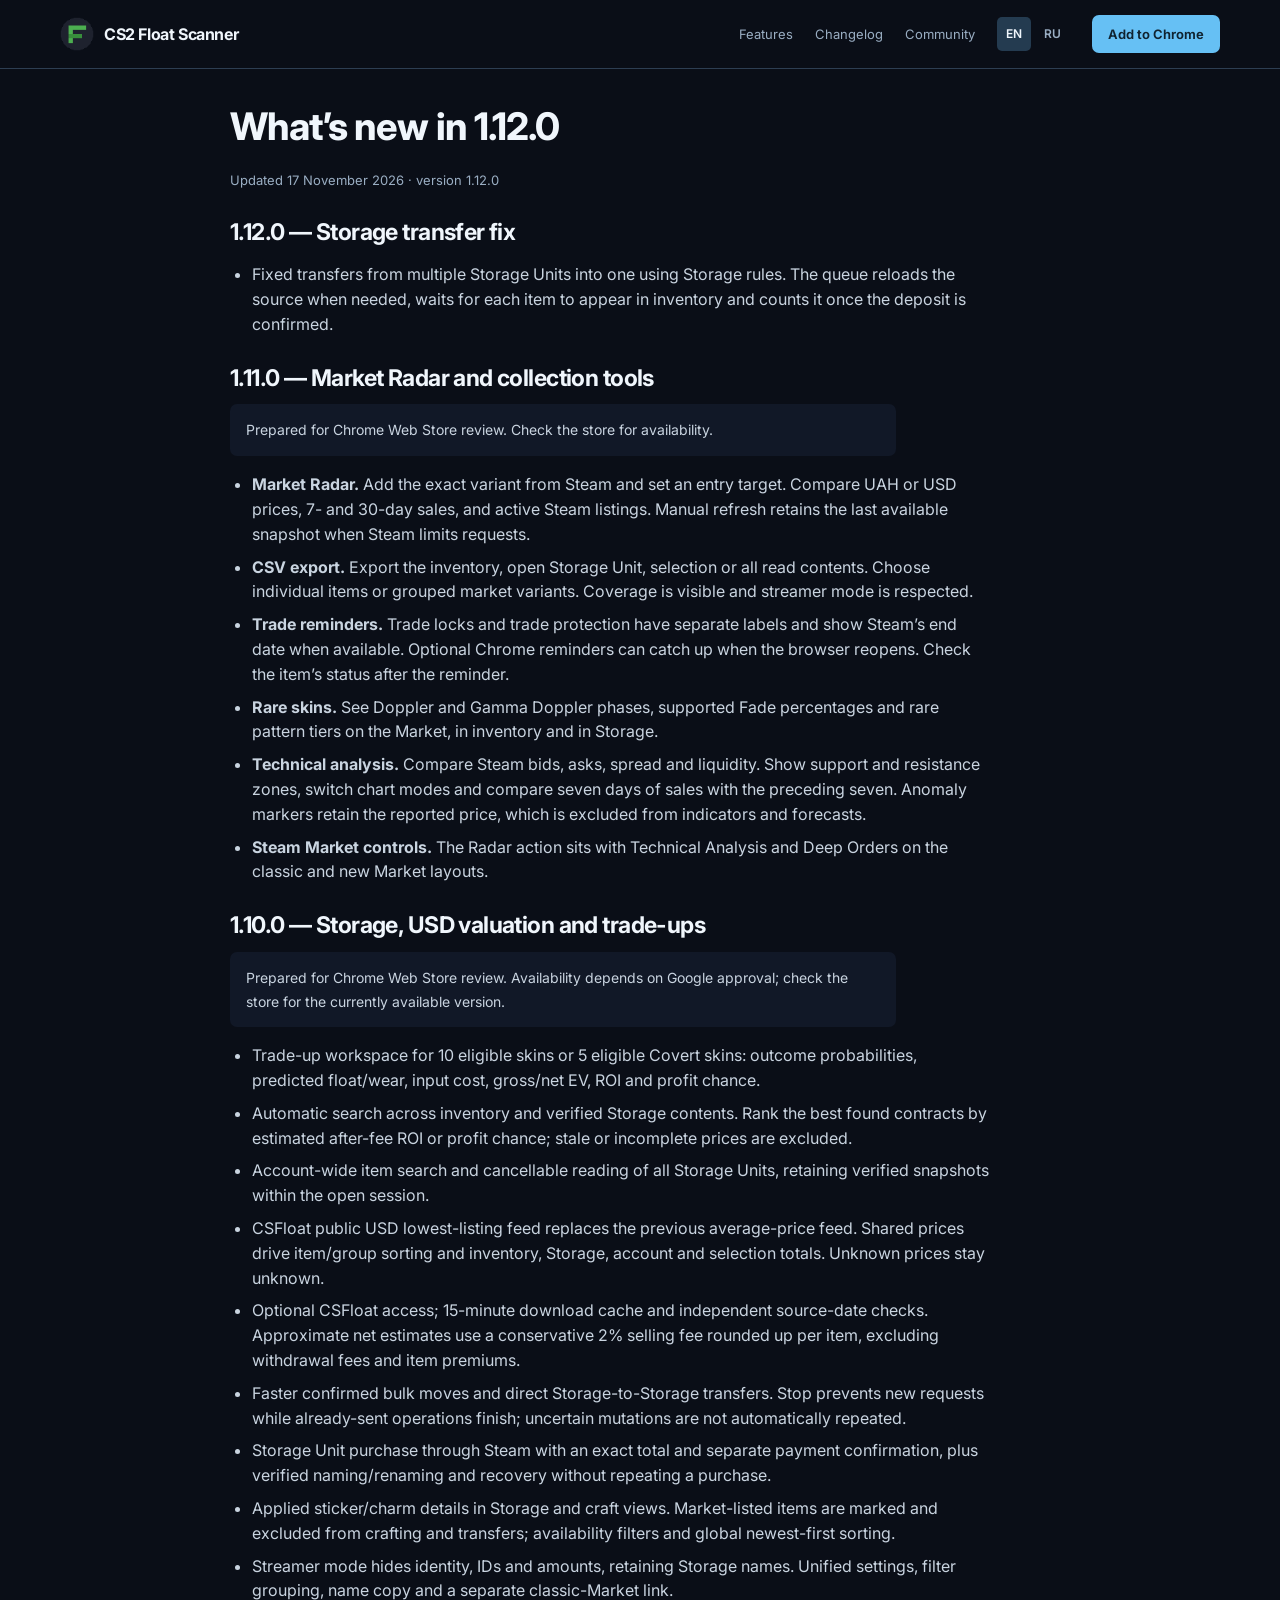
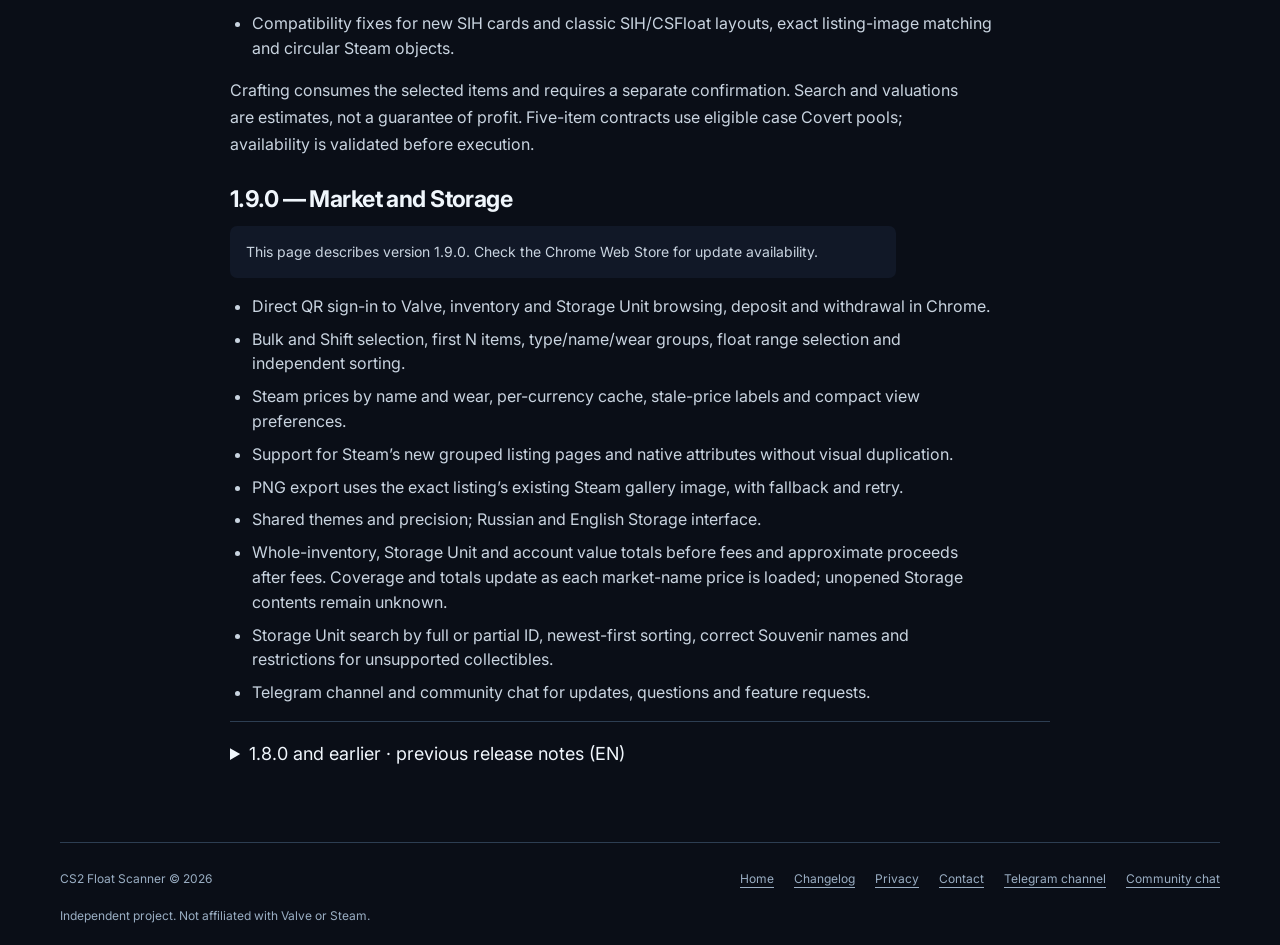
==== commit f88b97f0: "Publish 1.12.0 Storage transfer fix" ====
--- a/changelog.html
+++ b/changelog.html
@@ -1,4 +1,4 @@
-<!DOCTYPE html><html lang="en"><head><meta charset="utf-8"><meta name="viewport" content="width=device-width,initial-scale=1"><title>Changelog — CS2 Float Scanner</title><link rel="icon" href="icon48.png"><link rel="stylesheet" href="site.css?v=release-20261110"><script defer="" src="site.js?v=release-20261110"></script></head><body><a class="skip" href="#main" data-i18n="skip">Skip to content</a><header class="nav"><div class="wrap nav-inner"><a class="brand" href="./"><img src="icon48.png" width="36" height="36" alt="">CS2 Float Scanner</a><nav class="nav-links" aria-label="Main navigation"><a class="nav-feature" href="./#features" data-i18n="navFeatures">Features</a><a class="nav-feature" href="changelog.html" data-i18n="navChanges">Changelog</a><a class="nav-feature" href="./#community" data-i18n="navCommunity">Community</a><div class="languages" aria-label="Language"><button type="button" data-language="en" aria-pressed="true">EN</button><button type="button" data-language="ru" aria-pressed="false">RU</button></div><a class="button" href="https://chromewebstore.google.com/detail/cs2-float-scanner/klnnekdaeiiakpipgkdhllhpbnllieig" data-i18n="install">Add to Chrome</a></nav></div></header><main id="main" class="wrap document"><h1 data-i18n="changesTitle">What’s new in 1.11.0</h1><p class="updated" data-i18n="updated">Updated 16 November 2026 · version 1.11.0</p><section id="release-1-11-en" data-language-content="en"><h2>1.11.0 — Market Radar and collection tools</h2><p class="status">Prepared for Chrome Web Store review. Check the store for availability.</p><ul><li><strong>Market Radar.</strong> Add the exact variant from Steam and set an entry target. Compare UAH or USD prices, 7- and 30-day sales, and active Steam listings. Manual refresh retains the last available snapshot when Steam limits requests.</li><li><strong>CSV export.</strong> Export the inventory, open Storage Unit, selection or all read contents. Choose individual items or grouped market variants. Coverage is visible and streamer mode is respected.</li><li><strong>Trade reminders.</strong> Trade locks and trade protection have separate labels and show Steam’s end date when available. Optional Chrome reminders can catch up when the browser reopens. Check the item’s status after the reminder.</li><li><strong>Rare skins.</strong> See Doppler and Gamma Doppler phases, supported Fade percentages and rare pattern tiers on the Market, in inventory and in Storage.</li><li><strong>Technical analysis.</strong> Compare Steam bids, asks, spread and liquidity. Show support and resistance zones, switch chart modes and compare seven days of sales with the preceding seven. Anomaly markers retain the reported price, which is excluded from indicators and forecasts.</li><li><strong>Steam Market controls.</strong> The Radar action sits with Technical Analysis and Deep Orders on the classic and new Market layouts.</li></ul></section><section id="release-1-10-en" data-language-content="en"><h2>1.10.0 — Storage, USD valuation and trade-ups</h2><p class="status">Prepared for Chrome Web Store review. Availability depends on Google approval; check the store for the currently available version.</p><ul><li>Trade-up workspace for 10 eligible skins or 5 eligible Covert skins: outcome probabilities, predicted float/wear, input cost, gross/net EV, ROI and profit chance.</li><li>Automatic search across inventory and verified Storage contents. Rank the best found contracts by estimated after-fee ROI or profit chance; stale or incomplete prices are excluded.</li><li>Account-wide item search and cancellable reading of all Storage Units, retaining verified snapshots within the open session.</li><li>CSFloat public USD lowest-listing feed replaces the previous average-price feed. Shared prices drive item/group sorting and inventory, Storage, account and selection totals. Unknown prices stay unknown.</li><li>Optional CSFloat access; 15-minute download cache and independent source-date checks. Approximate net estimates use a conservative 2% selling fee rounded up per item, excluding withdrawal fees and item premiums.</li><li>Faster confirmed bulk moves and direct Storage-to-Storage transfers. Stop prevents new requests while already-sent operations finish; uncertain mutations are not automatically repeated.</li><li>Storage Unit purchase through Steam with an exact total and separate payment confirmation, plus verified naming/renaming and recovery without repeating a purchase.</li><li>Applied sticker/charm details in Storage and craft views. Market-listed items are marked and excluded from crafting and transfers; availability filters and global newest-first sorting.</li><li>Streamer mode hides identity, IDs and amounts, retaining Storage names. Unified settings, filter grouping, name copy and a separate classic-Market link.</li><li>Compatibility fixes for new SIH cards and classic SIH/CSFloat layouts, exact listing-image matching and circular Steam objects.</li></ul><p>Crafting consumes the selected items and requires a separate confirmation. Search and valuations are estimates, not a guarantee of profit. Five-item contracts use eligible case Covert pools; availability is validated before execution.</p></section><section data-language-content="en"><h2>1.9.0 — Market and Storage</h2><p class="status">This page describes version 1.9.0. Check the Chrome Web Store for update availability.</p><ul><li>Direct QR sign-in to Valve, inventory and Storage Unit browsing, deposit and withdrawal in Chrome.</li><li>Bulk and Shift selection, first N items, type/name/wear groups, float range selection and independent sorting.</li><li>Steam prices by name and wear, per-currency cache, stale-price labels and compact view preferences.</li><li>Support for Steam’s new grouped listing pages and native attributes without visual duplication.</li><li>PNG export uses the exact listing’s existing Steam gallery image, with fallback and retry.</li><li>Shared themes and precision; Russian and English Storage interface.</li><li>Whole-inventory, Storage Unit and account value totals before fees and approximate proceeds after fees. Coverage and totals update as each market-name price is loaded; unopened Storage contents remain unknown.</li><li>Storage Unit search by full or partial ID, newest-first sorting, correct Souvenir names and restrictions for unsupported collectibles.</li><li>Telegram channel and community chat for updates, questions and feature requests.</li></ul></section><section id="release-1-11-ru" data-language-content="ru" hidden=""><h2>1.11.0 — Радар рынка и инструменты коллекции</h2><p class="status">Версия подготовлена к проверке Chrome Web Store. Доступность проверьте в магазине.</p><ul><li><strong>Радар рынка.</strong> Добавляйте точный вариант со страницы Steam и задавайте цену входа. Сравнивайте цены в UAH или USD, продажи за 7 и 30 дней и активные предложения Steam. При лимите Steam сохраняется последний доступный снимок.</li><li><strong>Экспорт CSV.</strong> Выгружайте инвентарь, открытое хранилище, выделение или всё прочитанное по аккаунту. Доступны экспорт по экземплярам и группировка по рыночному варианту. Видно покрытие, соблюдается режим стримера.</li><li><strong>Напоминания об обмене.</strong> Блокировка обмена и защита после обмена отмечаются отдельно с датой Steam, когда она известна. Пропущенное напоминание может появиться при запуске Chrome. После сигнала можно проверить текущий статус предмета.</li><li><strong>Редкие скины.</strong> Видны фазы Doppler и Gamma Doppler, процент Fade для поддерживаемых моделей и тиры известных редких паттернов на рынке, в инвентаре и хранилищах.</li><li><strong>Технический анализ.</strong> На графике есть заявки и предложения Steam, спред, ликвидность, зоны поддержки и сопротивления и режимы просмотра. Семь дней продаж сравниваются с предыдущими семью. Аномальные цены остаются на графике маркерами и исключаются из индикаторов и прогнозов.</li><li><strong>Кнопки на рынке Steam.</strong> Добавление в радар расположено рядом с теханализом и глубокими ордерами на старой и новой площадке.</li></ul></section><section id="release-1-10-ru" data-language-content="ru" hidden=""><h2>1.10.0 — хранилища, оценка USD и крафты</h2><p class="status">Подготовлено к проверке Chrome Web Store. Доступность зависит от одобрения Google; актуальная доступная версия указана в магазине.</p><ul><li>Крафты из 10 подходящих скинов или 5 тайных предметов: вероятности, прогноз float и износа, стоимость входов, EV до/после комиссии, ROI и шанс прибыли.</li><li>Поиск составов по инвентарю и полностью прочитанным хранилищам. Лучшие найденные варианты по ROI и шансу прибыли после комиссии; устаревшие и неполные цены исключаются.</li><li>Поиск предметов по всему аккаунту и отменяемое чтение всех хранилищ. Проверенные снимки сохраняются в пределах открытой сессии.</li><li>Общий прайс минимальных предложений CSFloat USD заменяет прежние средние цены. Он используется в сортировке предметов/групп и суммах инвентаря, хранилищ, аккаунта и выделения. Неизвестные цены не считаются нулём.</li><li>Необязательный доступ к CSFloat, кэш загрузки 15 минут и отдельная проверка даты снимка. Для оценки чистой суммы применяется модель комиссии 2% с округлением вверх за предмет, без вывода и надбавок.</li><li>Ускоренные массовые переносы с подтверждением и перенос между хранилищами. Остановка прекращает новые команды, ожидая уже отправленные; неопределённые операции автоматически не повторяются.</li><li>Покупка хранилища через Steam с точной суммой и отдельным согласием на оплату. Проверенное задание/изменение имени и восстановление без повторной покупки.</li><li>Стикеры и брелки на предметах в хранилищах и крафте. Предметы на продаже отмечаются и исключаются из переноса и крафта; фильтры доступности и общая сортировка от новых.</li><li>Режим стримера скрывает аккаунт, ID и суммы, оставляя имена хранилищ. Общие настройки, группировка при фильтрации, копирование названия и отдельная кнопка старого рынка.</li><li>Совместимость с новыми карточками SIH и старой компоновкой SIH/CSFloat, точное сопоставление изображений и исправление циклических объектов Steam.</li></ul><p>Крафт расходует выбранные предметы и требует отдельного подтверждения. Поиск и оценка не гарантируют прибыль. Для пяти предметов используются подходящие тайные предметы из кейсов; доступность проверяется перед выполнением.</p></section><section data-language-content="ru" hidden=""><h2>1.9.0 — рынок и хранилища</h2><p class="status">На странице описана версия 1.9.0. Доступность обновления проверьте в Chrome Web Store.</p><ul><li>QR-вход напрямую в Valve, просмотр инвентаря и хранилищ, перенос предметов в Chrome.</li><li>Массовый и Shift-выбор, первые N предметов, группировки по типу/названию/износу, выбор по float и независимые сортировки.</li><li>Цены Steam по названию и износу, кэш по валютам, отметки устаревших цен и компактные настройки вида.</li><li>Поддержка новых групповых страниц Steam и штатных атрибутов без визуального дублирования.</li><li>PNG-карточка с готовым изображением из галереи конкретного предложения Steam, запасным изображением и повторной попыткой.</li><li>Общие темы и точность float; русский и английский интерфейс хранилищ.</li><li>Суммы инвентаря, хранилища и аккаунта до комиссии и примерный доход после неё. Покрытие и суммы обновляются с каждой загруженной ценой; содержимое неоткрытых хранилищ остаётся неизвестным.</li><li>Поиск хранилищ по полному и частичному ID, сортировка от новых, правильные сувенирные названия и ограничения для неподдерживаемых коллекционных предметов.</li><li>Telegram-канал и чат для новостей, вопросов и пожеланий.</li></ul></section><details><summary>1.8.0 and earlier · previous release notes (EN)</summary>
+<!DOCTYPE html><html lang="en"><head><meta charset="utf-8"><meta name="viewport" content="width=device-width,initial-scale=1"><title>Changelog — CS2 Float Scanner</title><link rel="icon" href="icon48.png"><link rel="stylesheet" href="site.css?v=release-20261110"><script defer="" src="site.js?v=release-20261117"></script></head><body><a class="skip" href="#main" data-i18n="skip">Skip to content</a><header class="nav"><div class="wrap nav-inner"><a class="brand" href="./"><img src="icon48.png" width="36" height="36" alt="">CS2 Float Scanner</a><nav class="nav-links" aria-label="Main navigation"><a class="nav-feature" href="./#features" data-i18n="navFeatures">Features</a><a class="nav-feature" href="changelog.html" data-i18n="navChanges">Changelog</a><a class="nav-feature" href="./#community" data-i18n="navCommunity">Community</a><div class="languages" aria-label="Language"><button type="button" data-language="en" aria-pressed="true">EN</button><button type="button" data-language="ru" aria-pressed="false">RU</button></div><a class="button" href="https://chromewebstore.google.com/detail/cs2-float-scanner/klnnekdaeiiakpipgkdhllhpbnllieig" data-i18n="install">Add to Chrome</a></nav></div></header><main id="main" class="wrap document"><h1 data-i18n="changesTitle">What’s new in 1.12.0</h1><p class="updated" data-i18n="updated">Updated 17 November 2026 · version 1.12.0</p><section id="release-1-12-en" data-language-content="en"><h2>1.12.0 — Storage transfer fix</h2><ul><li>Fixed transfers from multiple Storage Units into one using Storage rules. The queue reloads the source when needed, waits for each item to appear in inventory and counts it once the deposit is confirmed.</li></ul></section><section id="release-1-12-ru" data-language-content="ru" hidden=""><h2>1.12.0 — Исправление переноса между хранилищами</h2><ul><li>Исправили перенос из нескольких хранилищ в одно через «Правила раскладки». Очередь при необходимости перечитывает исходное хранилище, ждёт появления предмета в инвентаре и учитывает его после подтверждения доставки.</li></ul></section><section id="release-1-11-en" data-language-content="en"><h2>1.11.0 — Market Radar and collection tools</h2><p class="status">Prepared for Chrome Web Store review. Check the store for availability.</p><ul><li><strong>Market Radar.</strong> Add the exact variant from Steam and set an entry target. Compare UAH or USD prices, 7- and 30-day sales, and active Steam listings. Manual refresh retains the last available snapshot when Steam limits requests.</li><li><strong>CSV export.</strong> Export the inventory, open Storage Unit, selection or all read contents. Choose individual items or grouped market variants. Coverage is visible and streamer mode is respected.</li><li><strong>Trade reminders.</strong> Trade locks and trade protection have separate labels and show Steam’s end date when available. Optional Chrome reminders can catch up when the browser reopens. Check the item’s status after the reminder.</li><li><strong>Rare skins.</strong> See Doppler and Gamma Doppler phases, supported Fade percentages and rare pattern tiers on the Market, in inventory and in Storage.</li><li><strong>Technical analysis.</strong> Compare Steam bids, asks, spread and liquidity. Show support and resistance zones, switch chart modes and compare seven days of sales with the preceding seven. Anomaly markers retain the reported price, which is excluded from indicators and forecasts.</li><li><strong>Steam Market controls.</strong> The Radar action sits with Technical Analysis and Deep Orders on the classic and new Market layouts.</li></ul></section><section id="release-1-10-en" data-language-content="en"><h2>1.10.0 — Storage, USD valuation and trade-ups</h2><p class="status">Prepared for Chrome Web Store review. Availability depends on Google approval; check the store for the currently available version.</p><ul><li>Trade-up workspace for 10 eligible skins or 5 eligible Covert skins: outcome probabilities, predicted float/wear, input cost, gross/net EV, ROI and profit chance.</li><li>Automatic search across inventory and verified Storage contents. Rank the best found contracts by estimated after-fee ROI or profit chance; stale or incomplete prices are excluded.</li><li>Account-wide item search and cancellable reading of all Storage Units, retaining verified snapshots within the open session.</li><li>CSFloat public USD lowest-listing feed replaces the previous average-price feed. Shared prices drive item/group sorting and inventory, Storage, account and selection totals. Unknown prices stay unknown.</li><li>Optional CSFloat access; 15-minute download cache and independent source-date checks. Approximate net estimates use a conservative 2% selling fee rounded up per item, excluding withdrawal fees and item premiums.</li><li>Faster confirmed bulk moves and direct Storage-to-Storage transfers. Stop prevents new requests while already-sent operations finish; uncertain mutations are not automatically repeated.</li><li>Storage Unit purchase through Steam with an exact total and separate payment confirmation, plus verified naming/renaming and recovery without repeating a purchase.</li><li>Applied sticker/charm details in Storage and craft views. Market-listed items are marked and excluded from crafting and transfers; availability filters and global newest-first sorting.</li><li>Streamer mode hides identity, IDs and amounts, retaining Storage names. Unified settings, filter grouping, name copy and a separate classic-Market link.</li><li>Compatibility fixes for new SIH cards and classic SIH/CSFloat layouts, exact listing-image matching and circular Steam objects.</li></ul><p>Crafting consumes the selected items and requires a separate confirmation. Search and valuations are estimates, not a guarantee of profit. Five-item contracts use eligible case Covert pools; availability is validated before execution.</p></section><section data-language-content="en"><h2>1.9.0 — Market and Storage</h2><p class="status">This page describes version 1.9.0. Check the Chrome Web Store for update availability.</p><ul><li>Direct QR sign-in to Valve, inventory and Storage Unit browsing, deposit and withdrawal in Chrome.</li><li>Bulk and Shift selection, first N items, type/name/wear groups, float range selection and independent sorting.</li><li>Steam prices by name and wear, per-currency cache, stale-price labels and compact view preferences.</li><li>Support for Steam’s new grouped listing pages and native attributes without visual duplication.</li><li>PNG export uses the exact listing’s existing Steam gallery image, with fallback and retry.</li><li>Shared themes and precision; Russian and English Storage interface.</li><li>Whole-inventory, Storage Unit and account value totals before fees and approximate proceeds after fees. Coverage and totals update as each market-name price is loaded; unopened Storage contents remain unknown.</li><li>Storage Unit search by full or partial ID, newest-first sorting, correct Souvenir names and restrictions for unsupported collectibles.</li><li>Telegram channel and community chat for updates, questions and feature requests.</li></ul></section><section id="release-1-11-ru" data-language-content="ru" hidden=""><h2>1.11.0 — Радар рынка и инструменты коллекции</h2><p class="status">Версия подготовлена к проверке Chrome Web Store. Доступность проверьте в магазине.</p><ul><li><strong>Радар рынка.</strong> Добавляйте точный вариант со страницы Steam и задавайте цену входа. Сравнивайте цены в UAH или USD, продажи за 7 и 30 дней и активные предложения Steam. При лимите Steam сохраняется последний доступный снимок.</li><li><strong>Экспорт CSV.</strong> Выгружайте инвентарь, открытое хранилище, выделение или всё прочитанное по аккаунту. Доступны экспорт по экземплярам и группировка по рыночному варианту. Видно покрытие, соблюдается режим стримера.</li><li><strong>Напоминания об обмене.</strong> Блокировка обмена и защита после обмена отмечаются отдельно с датой Steam, когда она известна. Пропущенное напоминание может появиться при запуске Chrome. После сигнала можно проверить текущий статус предмета.</li><li><strong>Редкие скины.</strong> Видны фазы Doppler и Gamma Doppler, процент Fade для поддерживаемых моделей и тиры известных редких паттернов на рынке, в инвентаре и хранилищах.</li><li><strong>Технический анализ.</strong> На графике есть заявки и предложения Steam, спред, ликвидность, зоны поддержки и сопротивления и режимы просмотра. Семь дней продаж сравниваются с предыдущими семью. Аномальные цены остаются на графике маркерами и исключаются из индикаторов и прогнозов.</li><li><strong>Кнопки на рынке Steam.</strong> Добавление в радар расположено рядом с теханализом и глубокими ордерами на старой и новой площадке.</li></ul></section><section id="release-1-10-ru" data-language-content="ru" hidden=""><h2>1.10.0 — хранилища, оценка USD и крафты</h2><p class="status">Подготовлено к проверке Chrome Web Store. Доступность зависит от одобрения Google; актуальная доступная версия указана в магазине.</p><ul><li>Крафты из 10 подходящих скинов или 5 тайных предметов: вероятности, прогноз float и износа, стоимость входов, EV до/после комиссии, ROI и шанс прибыли.</li><li>Поиск составов по инвентарю и полностью прочитанным хранилищам. Лучшие найденные варианты по ROI и шансу прибыли после комиссии; устаревшие и неполные цены исключаются.</li><li>Поиск предметов по всему аккаунту и отменяемое чтение всех хранилищ. Проверенные снимки сохраняются в пределах открытой сессии.</li><li>Общий прайс минимальных предложений CSFloat USD заменяет прежние средние цены. Он используется в сортировке предметов/групп и суммах инвентаря, хранилищ, аккаунта и выделения. Неизвестные цены не считаются нулём.</li><li>Необязательный доступ к CSFloat, кэш загрузки 15 минут и отдельная проверка даты снимка. Для оценки чистой суммы применяется модель комиссии 2% с округлением вверх за предмет, без вывода и надбавок.</li><li>Ускоренные массовые переносы с подтверждением и перенос между хранилищами. Остановка прекращает новые команды, ожидая уже отправленные; неопределённые операции автоматически не повторяются.</li><li>Покупка хранилища через Steam с точной суммой и отдельным согласием на оплату. Проверенное задание/изменение имени и восстановление без повторной покупки.</li><li>Стикеры и брелки на предметах в хранилищах и крафте. Предметы на продаже отмечаются и исключаются из переноса и крафта; фильтры доступности и общая сортировка от новых.</li><li>Режим стримера скрывает аккаунт, ID и суммы, оставляя имена хранилищ. Общие настройки, группировка при фильтрации, копирование названия и отдельная кнопка старого рынка.</li><li>Совместимость с новыми карточками SIH и старой компоновкой SIH/CSFloat, точное сопоставление изображений и исправление циклических объектов Steam.</li></ul><p>Крафт расходует выбранные предметы и требует отдельного подтверждения. Поиск и оценка не гарантируют прибыль. Для пяти предметов используются подходящие тайные предметы из кейсов; доступность проверяется перед выполнением.</p></section><section data-language-content="ru" hidden=""><h2>1.9.0 — рынок и хранилища</h2><p class="status">На странице описана версия 1.9.0. Доступность обновления проверьте в Chrome Web Store.</p><ul><li>QR-вход напрямую в Valve, просмотр инвентаря и хранилищ, перенос предметов в Chrome.</li><li>Массовый и Shift-выбор, первые N предметов, группировки по типу/названию/износу, выбор по float и независимые сортировки.</li><li>Цены Steam по названию и износу, кэш по валютам, отметки устаревших цен и компактные настройки вида.</li><li>Поддержка новых групповых страниц Steam и штатных атрибутов без визуального дублирования.</li><li>PNG-карточка с готовым изображением из галереи конкретного предложения Steam, запасным изображением и повторной попыткой.</li><li>Общие темы и точность float; русский и английский интерфейс хранилищ.</li><li>Суммы инвентаря, хранилища и аккаунта до комиссии и примерный доход после неё. Покрытие и суммы обновляются с каждой загруженной ценой; содержимое неоткрытых хранилищ остаётся неизвестным.</li><li>Поиск хранилищ по полному и частичному ID, сортировка от новых, правильные сувенирные названия и ограничения для неподдерживаемых коллекционных предметов.</li><li>Telegram-канал и чат для новостей, вопросов и пожеланий.</li></ul></section><details><summary>1.8.0 and earlier · previous release notes (EN)</summary>
   <div class="container" style="padding-left: 56px;">
 
     <!-- v1.8.0 -->
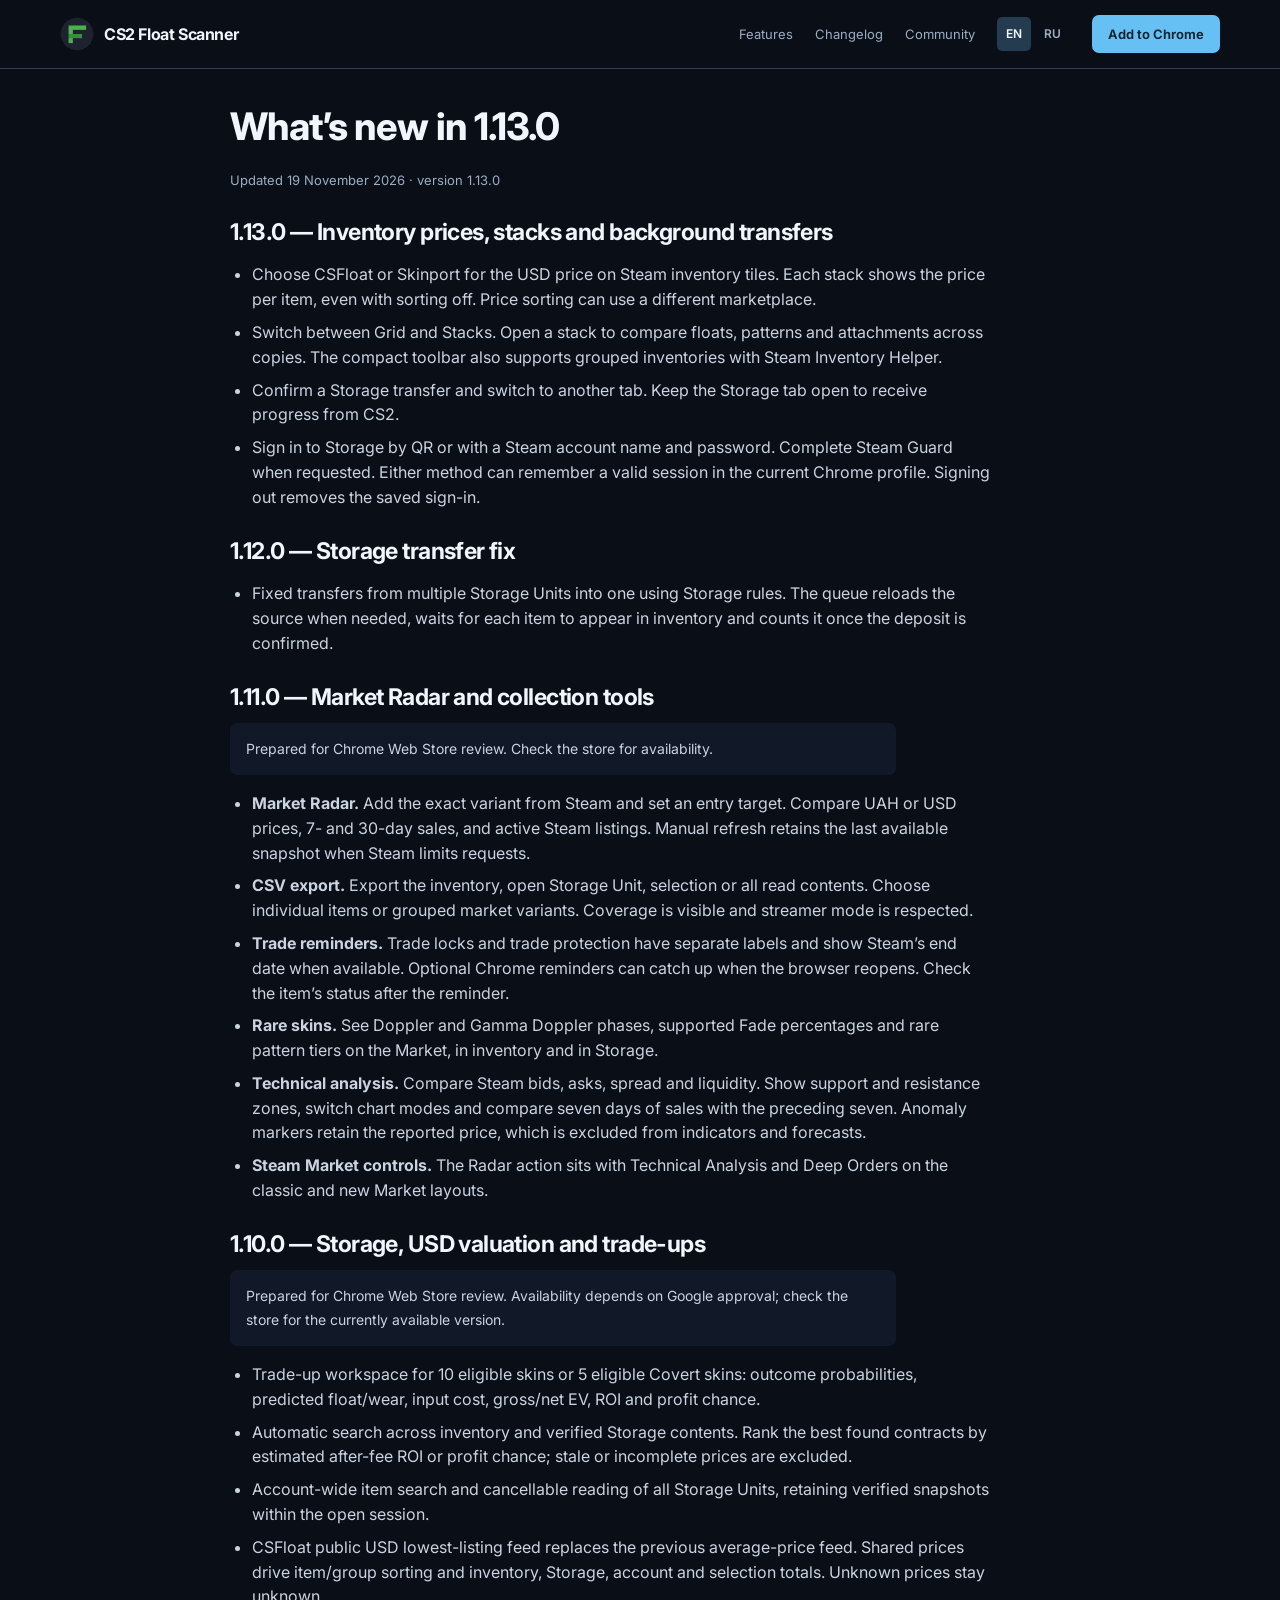
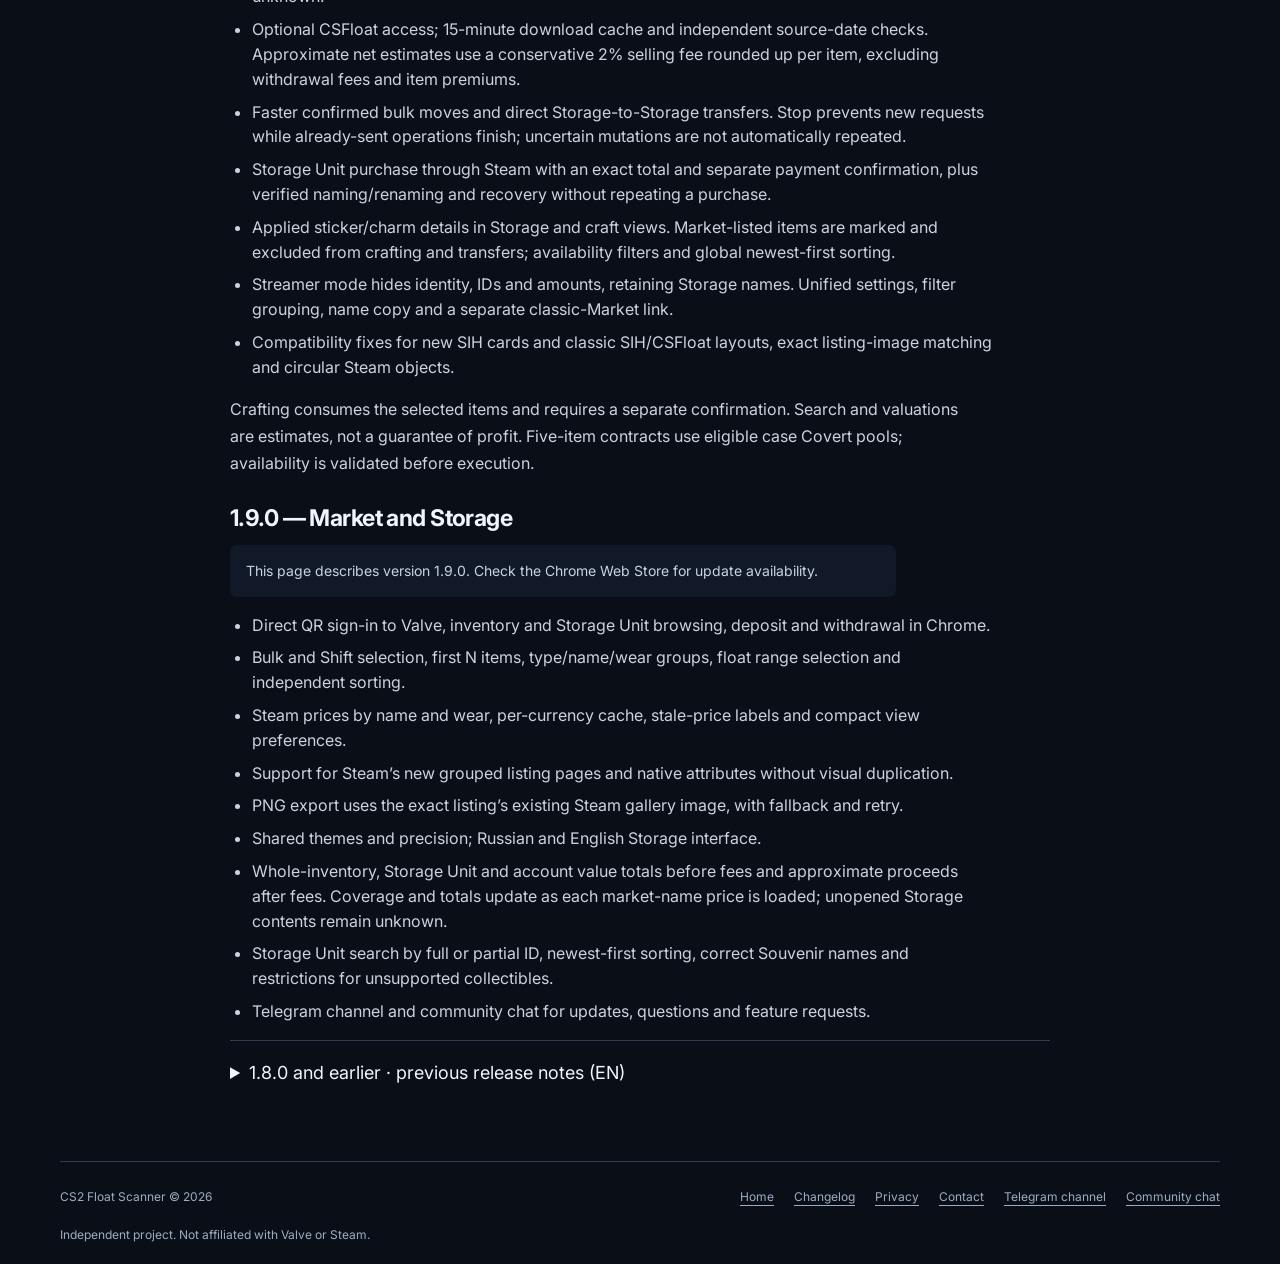
==== commit 523d5d6f: "Publish CS2 Float Scanner 1.13.0 site and privacy updates" ====
--- a/changelog.html
+++ b/changelog.html
@@ -1,4 +1,4 @@
-<!DOCTYPE html><html lang="en"><head><meta charset="utf-8"><meta name="viewport" content="width=device-width,initial-scale=1"><title>Changelog — CS2 Float Scanner</title><link rel="icon" href="icon48.png"><link rel="stylesheet" href="site.css?v=release-20261110"><script defer="" src="site.js?v=release-20261117"></script></head><body><a class="skip" href="#main" data-i18n="skip">Skip to content</a><header class="nav"><div class="wrap nav-inner"><a class="brand" href="./"><img src="icon48.png" width="36" height="36" alt="">CS2 Float Scanner</a><nav class="nav-links" aria-label="Main navigation"><a class="nav-feature" href="./#features" data-i18n="navFeatures">Features</a><a class="nav-feature" href="changelog.html" data-i18n="navChanges">Changelog</a><a class="nav-feature" href="./#community" data-i18n="navCommunity">Community</a><div class="languages" aria-label="Language"><button type="button" data-language="en" aria-pressed="true">EN</button><button type="button" data-language="ru" aria-pressed="false">RU</button></div><a class="button" href="https://chromewebstore.google.com/detail/cs2-float-scanner/klnnekdaeiiakpipgkdhllhpbnllieig" data-i18n="install">Add to Chrome</a></nav></div></header><main id="main" class="wrap document"><h1 data-i18n="changesTitle">What’s new in 1.12.0</h1><p class="updated" data-i18n="updated">Updated 17 November 2026 · version 1.12.0</p><section id="release-1-12-en" data-language-content="en"><h2>1.12.0 — Storage transfer fix</h2><ul><li>Fixed transfers from multiple Storage Units into one using Storage rules. The queue reloads the source when needed, waits for each item to appear in inventory and counts it once the deposit is confirmed.</li></ul></section><section id="release-1-12-ru" data-language-content="ru" hidden=""><h2>1.12.0 — Исправление переноса между хранилищами</h2><ul><li>Исправили перенос из нескольких хранилищ в одно через «Правила раскладки». Очередь при необходимости перечитывает исходное хранилище, ждёт появления предмета в инвентаре и учитывает его после подтверждения доставки.</li></ul></section><section id="release-1-11-en" data-language-content="en"><h2>1.11.0 — Market Radar and collection tools</h2><p class="status">Prepared for Chrome Web Store review. Check the store for availability.</p><ul><li><strong>Market Radar.</strong> Add the exact variant from Steam and set an entry target. Compare UAH or USD prices, 7- and 30-day sales, and active Steam listings. Manual refresh retains the last available snapshot when Steam limits requests.</li><li><strong>CSV export.</strong> Export the inventory, open Storage Unit, selection or all read contents. Choose individual items or grouped market variants. Coverage is visible and streamer mode is respected.</li><li><strong>Trade reminders.</strong> Trade locks and trade protection have separate labels and show Steam’s end date when available. Optional Chrome reminders can catch up when the browser reopens. Check the item’s status after the reminder.</li><li><strong>Rare skins.</strong> See Doppler and Gamma Doppler phases, supported Fade percentages and rare pattern tiers on the Market, in inventory and in Storage.</li><li><strong>Technical analysis.</strong> Compare Steam bids, asks, spread and liquidity. Show support and resistance zones, switch chart modes and compare seven days of sales with the preceding seven. Anomaly markers retain the reported price, which is excluded from indicators and forecasts.</li><li><strong>Steam Market controls.</strong> The Radar action sits with Technical Analysis and Deep Orders on the classic and new Market layouts.</li></ul></section><section id="release-1-10-en" data-language-content="en"><h2>1.10.0 — Storage, USD valuation and trade-ups</h2><p class="status">Prepared for Chrome Web Store review. Availability depends on Google approval; check the store for the currently available version.</p><ul><li>Trade-up workspace for 10 eligible skins or 5 eligible Covert skins: outcome probabilities, predicted float/wear, input cost, gross/net EV, ROI and profit chance.</li><li>Automatic search across inventory and verified Storage contents. Rank the best found contracts by estimated after-fee ROI or profit chance; stale or incomplete prices are excluded.</li><li>Account-wide item search and cancellable reading of all Storage Units, retaining verified snapshots within the open session.</li><li>CSFloat public USD lowest-listing feed replaces the previous average-price feed. Shared prices drive item/group sorting and inventory, Storage, account and selection totals. Unknown prices stay unknown.</li><li>Optional CSFloat access; 15-minute download cache and independent source-date checks. Approximate net estimates use a conservative 2% selling fee rounded up per item, excluding withdrawal fees and item premiums.</li><li>Faster confirmed bulk moves and direct Storage-to-Storage transfers. Stop prevents new requests while already-sent operations finish; uncertain mutations are not automatically repeated.</li><li>Storage Unit purchase through Steam with an exact total and separate payment confirmation, plus verified naming/renaming and recovery without repeating a purchase.</li><li>Applied sticker/charm details in Storage and craft views. Market-listed items are marked and excluded from crafting and transfers; availability filters and global newest-first sorting.</li><li>Streamer mode hides identity, IDs and amounts, retaining Storage names. Unified settings, filter grouping, name copy and a separate classic-Market link.</li><li>Compatibility fixes for new SIH cards and classic SIH/CSFloat layouts, exact listing-image matching and circular Steam objects.</li></ul><p>Crafting consumes the selected items and requires a separate confirmation. Search and valuations are estimates, not a guarantee of profit. Five-item contracts use eligible case Covert pools; availability is validated before execution.</p></section><section data-language-content="en"><h2>1.9.0 — Market and Storage</h2><p class="status">This page describes version 1.9.0. Check the Chrome Web Store for update availability.</p><ul><li>Direct QR sign-in to Valve, inventory and Storage Unit browsing, deposit and withdrawal in Chrome.</li><li>Bulk and Shift selection, first N items, type/name/wear groups, float range selection and independent sorting.</li><li>Steam prices by name and wear, per-currency cache, stale-price labels and compact view preferences.</li><li>Support for Steam’s new grouped listing pages and native attributes without visual duplication.</li><li>PNG export uses the exact listing’s existing Steam gallery image, with fallback and retry.</li><li>Shared themes and precision; Russian and English Storage interface.</li><li>Whole-inventory, Storage Unit and account value totals before fees and approximate proceeds after fees. Coverage and totals update as each market-name price is loaded; unopened Storage contents remain unknown.</li><li>Storage Unit search by full or partial ID, newest-first sorting, correct Souvenir names and restrictions for unsupported collectibles.</li><li>Telegram channel and community chat for updates, questions and feature requests.</li></ul></section><section id="release-1-11-ru" data-language-content="ru" hidden=""><h2>1.11.0 — Радар рынка и инструменты коллекции</h2><p class="status">Версия подготовлена к проверке Chrome Web Store. Доступность проверьте в магазине.</p><ul><li><strong>Радар рынка.</strong> Добавляйте точный вариант со страницы Steam и задавайте цену входа. Сравнивайте цены в UAH или USD, продажи за 7 и 30 дней и активные предложения Steam. При лимите Steam сохраняется последний доступный снимок.</li><li><strong>Экспорт CSV.</strong> Выгружайте инвентарь, открытое хранилище, выделение или всё прочитанное по аккаунту. Доступны экспорт по экземплярам и группировка по рыночному варианту. Видно покрытие, соблюдается режим стримера.</li><li><strong>Напоминания об обмене.</strong> Блокировка обмена и защита после обмена отмечаются отдельно с датой Steam, когда она известна. Пропущенное напоминание может появиться при запуске Chrome. После сигнала можно проверить текущий статус предмета.</li><li><strong>Редкие скины.</strong> Видны фазы Doppler и Gamma Doppler, процент Fade для поддерживаемых моделей и тиры известных редких паттернов на рынке, в инвентаре и хранилищах.</li><li><strong>Технический анализ.</strong> На графике есть заявки и предложения Steam, спред, ликвидность, зоны поддержки и сопротивления и режимы просмотра. Семь дней продаж сравниваются с предыдущими семью. Аномальные цены остаются на графике маркерами и исключаются из индикаторов и прогнозов.</li><li><strong>Кнопки на рынке Steam.</strong> Добавление в радар расположено рядом с теханализом и глубокими ордерами на старой и новой площадке.</li></ul></section><section id="release-1-10-ru" data-language-content="ru" hidden=""><h2>1.10.0 — хранилища, оценка USD и крафты</h2><p class="status">Подготовлено к проверке Chrome Web Store. Доступность зависит от одобрения Google; актуальная доступная версия указана в магазине.</p><ul><li>Крафты из 10 подходящих скинов или 5 тайных предметов: вероятности, прогноз float и износа, стоимость входов, EV до/после комиссии, ROI и шанс прибыли.</li><li>Поиск составов по инвентарю и полностью прочитанным хранилищам. Лучшие найденные варианты по ROI и шансу прибыли после комиссии; устаревшие и неполные цены исключаются.</li><li>Поиск предметов по всему аккаунту и отменяемое чтение всех хранилищ. Проверенные снимки сохраняются в пределах открытой сессии.</li><li>Общий прайс минимальных предложений CSFloat USD заменяет прежние средние цены. Он используется в сортировке предметов/групп и суммах инвентаря, хранилищ, аккаунта и выделения. Неизвестные цены не считаются нулём.</li><li>Необязательный доступ к CSFloat, кэш загрузки 15 минут и отдельная проверка даты снимка. Для оценки чистой суммы применяется модель комиссии 2% с округлением вверх за предмет, без вывода и надбавок.</li><li>Ускоренные массовые переносы с подтверждением и перенос между хранилищами. Остановка прекращает новые команды, ожидая уже отправленные; неопределённые операции автоматически не повторяются.</li><li>Покупка хранилища через Steam с точной суммой и отдельным согласием на оплату. Проверенное задание/изменение имени и восстановление без повторной покупки.</li><li>Стикеры и брелки на предметах в хранилищах и крафте. Предметы на продаже отмечаются и исключаются из переноса и крафта; фильтры доступности и общая сортировка от новых.</li><li>Режим стримера скрывает аккаунт, ID и суммы, оставляя имена хранилищ. Общие настройки, группировка при фильтрации, копирование названия и отдельная кнопка старого рынка.</li><li>Совместимость с новыми карточками SIH и старой компоновкой SIH/CSFloat, точное сопоставление изображений и исправление циклических объектов Steam.</li></ul><p>Крафт расходует выбранные предметы и требует отдельного подтверждения. Поиск и оценка не гарантируют прибыль. Для пяти предметов используются подходящие тайные предметы из кейсов; доступность проверяется перед выполнением.</p></section><section data-language-content="ru" hidden=""><h2>1.9.0 — рынок и хранилища</h2><p class="status">На странице описана версия 1.9.0. Доступность обновления проверьте в Chrome Web Store.</p><ul><li>QR-вход напрямую в Valve, просмотр инвентаря и хранилищ, перенос предметов в Chrome.</li><li>Массовый и Shift-выбор, первые N предметов, группировки по типу/названию/износу, выбор по float и независимые сортировки.</li><li>Цены Steam по названию и износу, кэш по валютам, отметки устаревших цен и компактные настройки вида.</li><li>Поддержка новых групповых страниц Steam и штатных атрибутов без визуального дублирования.</li><li>PNG-карточка с готовым изображением из галереи конкретного предложения Steam, запасным изображением и повторной попыткой.</li><li>Общие темы и точность float; русский и английский интерфейс хранилищ.</li><li>Суммы инвентаря, хранилища и аккаунта до комиссии и примерный доход после неё. Покрытие и суммы обновляются с каждой загруженной ценой; содержимое неоткрытых хранилищ остаётся неизвестным.</li><li>Поиск хранилищ по полному и частичному ID, сортировка от новых, правильные сувенирные названия и ограничения для неподдерживаемых коллекционных предметов.</li><li>Telegram-канал и чат для новостей, вопросов и пожеланий.</li></ul></section><details><summary>1.8.0 and earlier · previous release notes (EN)</summary>
+<!DOCTYPE html><html lang="en"><head><meta charset="utf-8"><meta name="viewport" content="width=device-width,initial-scale=1"><title>Changelog — CS2 Float Scanner</title><link rel="icon" href="icon48.png"><link rel="stylesheet" href="site.css?v=release-20261110"><script defer="" src="site.js?v=release-20261119"></script></head><body><a class="skip" href="#main" data-i18n="skip">Skip to content</a><header class="nav"><div class="wrap nav-inner"><a class="brand" href="./"><img src="icon48.png" width="36" height="36" alt="">CS2 Float Scanner</a><nav class="nav-links" aria-label="Main navigation"><a class="nav-feature" href="./#features" data-i18n="navFeatures">Features</a><a class="nav-feature" href="changelog.html" data-i18n="navChanges">Changelog</a><a class="nav-feature" href="./#community" data-i18n="navCommunity">Community</a><div class="languages" aria-label="Language"><button type="button" data-language="en" aria-pressed="true">EN</button><button type="button" data-language="ru" aria-pressed="false">RU</button></div><a class="button" href="https://chromewebstore.google.com/detail/cs2-float-scanner/klnnekdaeiiakpipgkdhllhpbnllieig" data-i18n="install">Add to Chrome</a></nav></div></header><main id="main" class="wrap document"><h1 data-i18n="changesTitle">What’s new in 1.13.0</h1><p class="updated" data-i18n="updated">Updated 19 November 2026 · version 1.13.0</p><section id="release-1-13-en" data-language-content="en"><h2>1.13.0 — Inventory prices, stacks and background transfers</h2><ul><li>Choose CSFloat or Skinport for the USD price on Steam inventory tiles. Each stack shows the price per item, even with sorting off. Price sorting can use a different marketplace.</li><li>Switch between Grid and Stacks. Open a stack to compare floats, patterns and attachments across copies. The compact toolbar also supports grouped inventories with Steam Inventory Helper.</li><li>Confirm a Storage transfer and switch to another tab. Keep the Storage tab open to receive progress from CS2.</li><li>Sign in to Storage by QR or with a Steam account name and password. Complete Steam Guard when requested. Either method can remember a valid session in the current Chrome profile. Signing out removes the saved sign-in.</li></ul></section><section id="release-1-13-ru" data-language-content="ru" hidden=""><h2>1.13.0 — Цены в инвентаре, стопки и фоновый перенос</h2><ul><li>На ячейках инвентаря Steam можно показать цену CSFloat или Skinport в USD. На стопке отображается цена за один предмет, даже если сортировка выключена. Для сортировки можно выбрать другую площадку.</li><li>Переключайтесь между «Сеткой» и «Стопками». Внутри стопки можно сравнить float, паттерны и наклейки отдельных экземпляров. Компактная панель работает и с группировкой Steam Inventory Helper.</li><li>После подтверждения переноса можно переключиться на другую вкладку. Оставьте вкладку хранилищ открытой, чтобы получать подтверждения от CS2.</li><li>В хранилища можно войти по QR или по логину и паролю с подтверждением Steam Guard, если оно требуется. Для обоих способов «Запомнить вход» восстанавливает действующую сессию после перезапуска Chrome. Кнопка «Выйти» удаляет сохранённый вход.</li></ul></section><section id="release-1-12-en" data-language-content="en"><h2>1.12.0 — Storage transfer fix</h2><ul><li>Fixed transfers from multiple Storage Units into one using Storage rules. The queue reloads the source when needed, waits for each item to appear in inventory and counts it once the deposit is confirmed.</li></ul></section><section id="release-1-12-ru" data-language-content="ru" hidden=""><h2>1.12.0 — Исправление переноса между хранилищами</h2><ul><li>Исправили перенос из нескольких хранилищ в одно через «Правила раскладки». Очередь при необходимости перечитывает исходное хранилище, ждёт появления предмета в инвентаре и учитывает его после подтверждения доставки.</li></ul></section><section id="release-1-11-en" data-language-content="en"><h2>1.11.0 — Market Radar and collection tools</h2><p class="status">Prepared for Chrome Web Store review. Check the store for availability.</p><ul><li><strong>Market Radar.</strong> Add the exact variant from Steam and set an entry target. Compare UAH or USD prices, 7- and 30-day sales, and active Steam listings. Manual refresh retains the last available snapshot when Steam limits requests.</li><li><strong>CSV export.</strong> Export the inventory, open Storage Unit, selection or all read contents. Choose individual items or grouped market variants. Coverage is visible and streamer mode is respected.</li><li><strong>Trade reminders.</strong> Trade locks and trade protection have separate labels and show Steam’s end date when available. Optional Chrome reminders can catch up when the browser reopens. Check the item’s status after the reminder.</li><li><strong>Rare skins.</strong> See Doppler and Gamma Doppler phases, supported Fade percentages and rare pattern tiers on the Market, in inventory and in Storage.</li><li><strong>Technical analysis.</strong> Compare Steam bids, asks, spread and liquidity. Show support and resistance zones, switch chart modes and compare seven days of sales with the preceding seven. Anomaly markers retain the reported price, which is excluded from indicators and forecasts.</li><li><strong>Steam Market controls.</strong> The Radar action sits with Technical Analysis and Deep Orders on the classic and new Market layouts.</li></ul></section><section id="release-1-10-en" data-language-content="en"><h2>1.10.0 — Storage, USD valuation and trade-ups</h2><p class="status">Prepared for Chrome Web Store review. Availability depends on Google approval; check the store for the currently available version.</p><ul><li>Trade-up workspace for 10 eligible skins or 5 eligible Covert skins: outcome probabilities, predicted float/wear, input cost, gross/net EV, ROI and profit chance.</li><li>Automatic search across inventory and verified Storage contents. Rank the best found contracts by estimated after-fee ROI or profit chance; stale or incomplete prices are excluded.</li><li>Account-wide item search and cancellable reading of all Storage Units, retaining verified snapshots within the open session.</li><li>CSFloat public USD lowest-listing feed replaces the previous average-price feed. Shared prices drive item/group sorting and inventory, Storage, account and selection totals. Unknown prices stay unknown.</li><li>Optional CSFloat access; 15-minute download cache and independent source-date checks. Approximate net estimates use a conservative 2% selling fee rounded up per item, excluding withdrawal fees and item premiums.</li><li>Faster confirmed bulk moves and direct Storage-to-Storage transfers. Stop prevents new requests while already-sent operations finish; uncertain mutations are not automatically repeated.</li><li>Storage Unit purchase through Steam with an exact total and separate payment confirmation, plus verified naming/renaming and recovery without repeating a purchase.</li><li>Applied sticker/charm details in Storage and craft views. Market-listed items are marked and excluded from crafting and transfers; availability filters and global newest-first sorting.</li><li>Streamer mode hides identity, IDs and amounts, retaining Storage names. Unified settings, filter grouping, name copy and a separate classic-Market link.</li><li>Compatibility fixes for new SIH cards and classic SIH/CSFloat layouts, exact listing-image matching and circular Steam objects.</li></ul><p>Crafting consumes the selected items and requires a separate confirmation. Search and valuations are estimates, not a guarantee of profit. Five-item contracts use eligible case Covert pools; availability is validated before execution.</p></section><section data-language-content="en"><h2>1.9.0 — Market and Storage</h2><p class="status">This page describes version 1.9.0. Check the Chrome Web Store for update availability.</p><ul><li>Direct QR sign-in to Valve, inventory and Storage Unit browsing, deposit and withdrawal in Chrome.</li><li>Bulk and Shift selection, first N items, type/name/wear groups, float range selection and independent sorting.</li><li>Steam prices by name and wear, per-currency cache, stale-price labels and compact view preferences.</li><li>Support for Steam’s new grouped listing pages and native attributes without visual duplication.</li><li>PNG export uses the exact listing’s existing Steam gallery image, with fallback and retry.</li><li>Shared themes and precision; Russian and English Storage interface.</li><li>Whole-inventory, Storage Unit and account value totals before fees and approximate proceeds after fees. Coverage and totals update as each market-name price is loaded; unopened Storage contents remain unknown.</li><li>Storage Unit search by full or partial ID, newest-first sorting, correct Souvenir names and restrictions for unsupported collectibles.</li><li>Telegram channel and community chat for updates, questions and feature requests.</li></ul></section><section id="release-1-11-ru" data-language-content="ru" hidden=""><h2>1.11.0 — Радар рынка и инструменты коллекции</h2><p class="status">Версия подготовлена к проверке Chrome Web Store. Доступность проверьте в магазине.</p><ul><li><strong>Радар рынка.</strong> Добавляйте точный вариант со страницы Steam и задавайте цену входа. Сравнивайте цены в UAH или USD, продажи за 7 и 30 дней и активные предложения Steam. При лимите Steam сохраняется последний доступный снимок.</li><li><strong>Экспорт CSV.</strong> Выгружайте инвентарь, открытое хранилище, выделение или всё прочитанное по аккаунту. Доступны экспорт по экземплярам и группировка по рыночному варианту. Видно покрытие, соблюдается режим стримера.</li><li><strong>Напоминания об обмене.</strong> Блокировка обмена и защита после обмена отмечаются отдельно с датой Steam, когда она известна. Пропущенное напоминание может появиться при запуске Chrome. После сигнала можно проверить текущий статус предмета.</li><li><strong>Редкие скины.</strong> Видны фазы Doppler и Gamma Doppler, процент Fade для поддерживаемых моделей и тиры известных редких паттернов на рынке, в инвентаре и хранилищах.</li><li><strong>Технический анализ.</strong> На графике есть заявки и предложения Steam, спред, ликвидность, зоны поддержки и сопротивления и режимы просмотра. Семь дней продаж сравниваются с предыдущими семью. Аномальные цены остаются на графике маркерами и исключаются из индикаторов и прогнозов.</li><li><strong>Кнопки на рынке Steam.</strong> Добавление в радар расположено рядом с теханализом и глубокими ордерами на старой и новой площадке.</li></ul></section><section id="release-1-10-ru" data-language-content="ru" hidden=""><h2>1.10.0 — хранилища, оценка USD и крафты</h2><p class="status">Подготовлено к проверке Chrome Web Store. Доступность зависит от одобрения Google; актуальная доступная версия указана в магазине.</p><ul><li>Крафты из 10 подходящих скинов или 5 тайных предметов: вероятности, прогноз float и износа, стоимость входов, EV до/после комиссии, ROI и шанс прибыли.</li><li>Поиск составов по инвентарю и полностью прочитанным хранилищам. Лучшие найденные варианты по ROI и шансу прибыли после комиссии; устаревшие и неполные цены исключаются.</li><li>Поиск предметов по всему аккаунту и отменяемое чтение всех хранилищ. Проверенные снимки сохраняются в пределах открытой сессии.</li><li>Общий прайс минимальных предложений CSFloat USD заменяет прежние средние цены. Он используется в сортировке предметов/групп и суммах инвентаря, хранилищ, аккаунта и выделения. Неизвестные цены не считаются нулём.</li><li>Необязательный доступ к CSFloat, кэш загрузки 15 минут и отдельная проверка даты снимка. Для оценки чистой суммы применяется модель комиссии 2% с округлением вверх за предмет, без вывода и надбавок.</li><li>Ускоренные массовые переносы с подтверждением и перенос между хранилищами. Остановка прекращает новые команды, ожидая уже отправленные; неопределённые операции автоматически не повторяются.</li><li>Покупка хранилища через Steam с точной суммой и отдельным согласием на оплату. Проверенное задание/изменение имени и восстановление без повторной покупки.</li><li>Стикеры и брелки на предметах в хранилищах и крафте. Предметы на продаже отмечаются и исключаются из переноса и крафта; фильтры доступности и общая сортировка от новых.</li><li>Режим стримера скрывает аккаунт, ID и суммы, оставляя имена хранилищ. Общие настройки, группировка при фильтрации, копирование названия и отдельная кнопка старого рынка.</li><li>Совместимость с новыми карточками SIH и старой компоновкой SIH/CSFloat, точное сопоставление изображений и исправление циклических объектов Steam.</li></ul><p>Крафт расходует выбранные предметы и требует отдельного подтверждения. Поиск и оценка не гарантируют прибыль. Для пяти предметов используются подходящие тайные предметы из кейсов; доступность проверяется перед выполнением.</p></section><section data-language-content="ru" hidden=""><h2>1.9.0 — рынок и хранилища</h2><p class="status">На странице описана версия 1.9.0. Доступность обновления проверьте в Chrome Web Store.</p><ul><li>QR-вход напрямую в Valve, просмотр инвентаря и хранилищ, перенос предметов в Chrome.</li><li>Массовый и Shift-выбор, первые N предметов, группировки по типу/названию/износу, выбор по float и независимые сортировки.</li><li>Цены Steam по названию и износу, кэш по валютам, отметки устаревших цен и компактные настройки вида.</li><li>Поддержка новых групповых страниц Steam и штатных атрибутов без визуального дублирования.</li><li>PNG-карточка с готовым изображением из галереи конкретного предложения Steam, запасным изображением и повторной попыткой.</li><li>Общие темы и точность float; русский и английский интерфейс хранилищ.</li><li>Суммы инвентаря, хранилища и аккаунта до комиссии и примерный доход после неё. Покрытие и суммы обновляются с каждой загруженной ценой; содержимое неоткрытых хранилищ остаётся неизвестным.</li><li>Поиск хранилищ по полному и частичному ID, сортировка от новых, правильные сувенирные названия и ограничения для неподдерживаемых коллекционных предметов.</li><li>Telegram-канал и чат для новостей, вопросов и пожеланий.</li></ul></section><details><summary>1.8.0 and earlier · previous release notes (EN)</summary>
   <div class="container" style="padding-left: 56px;">
 
     <!-- v1.8.0 -->
